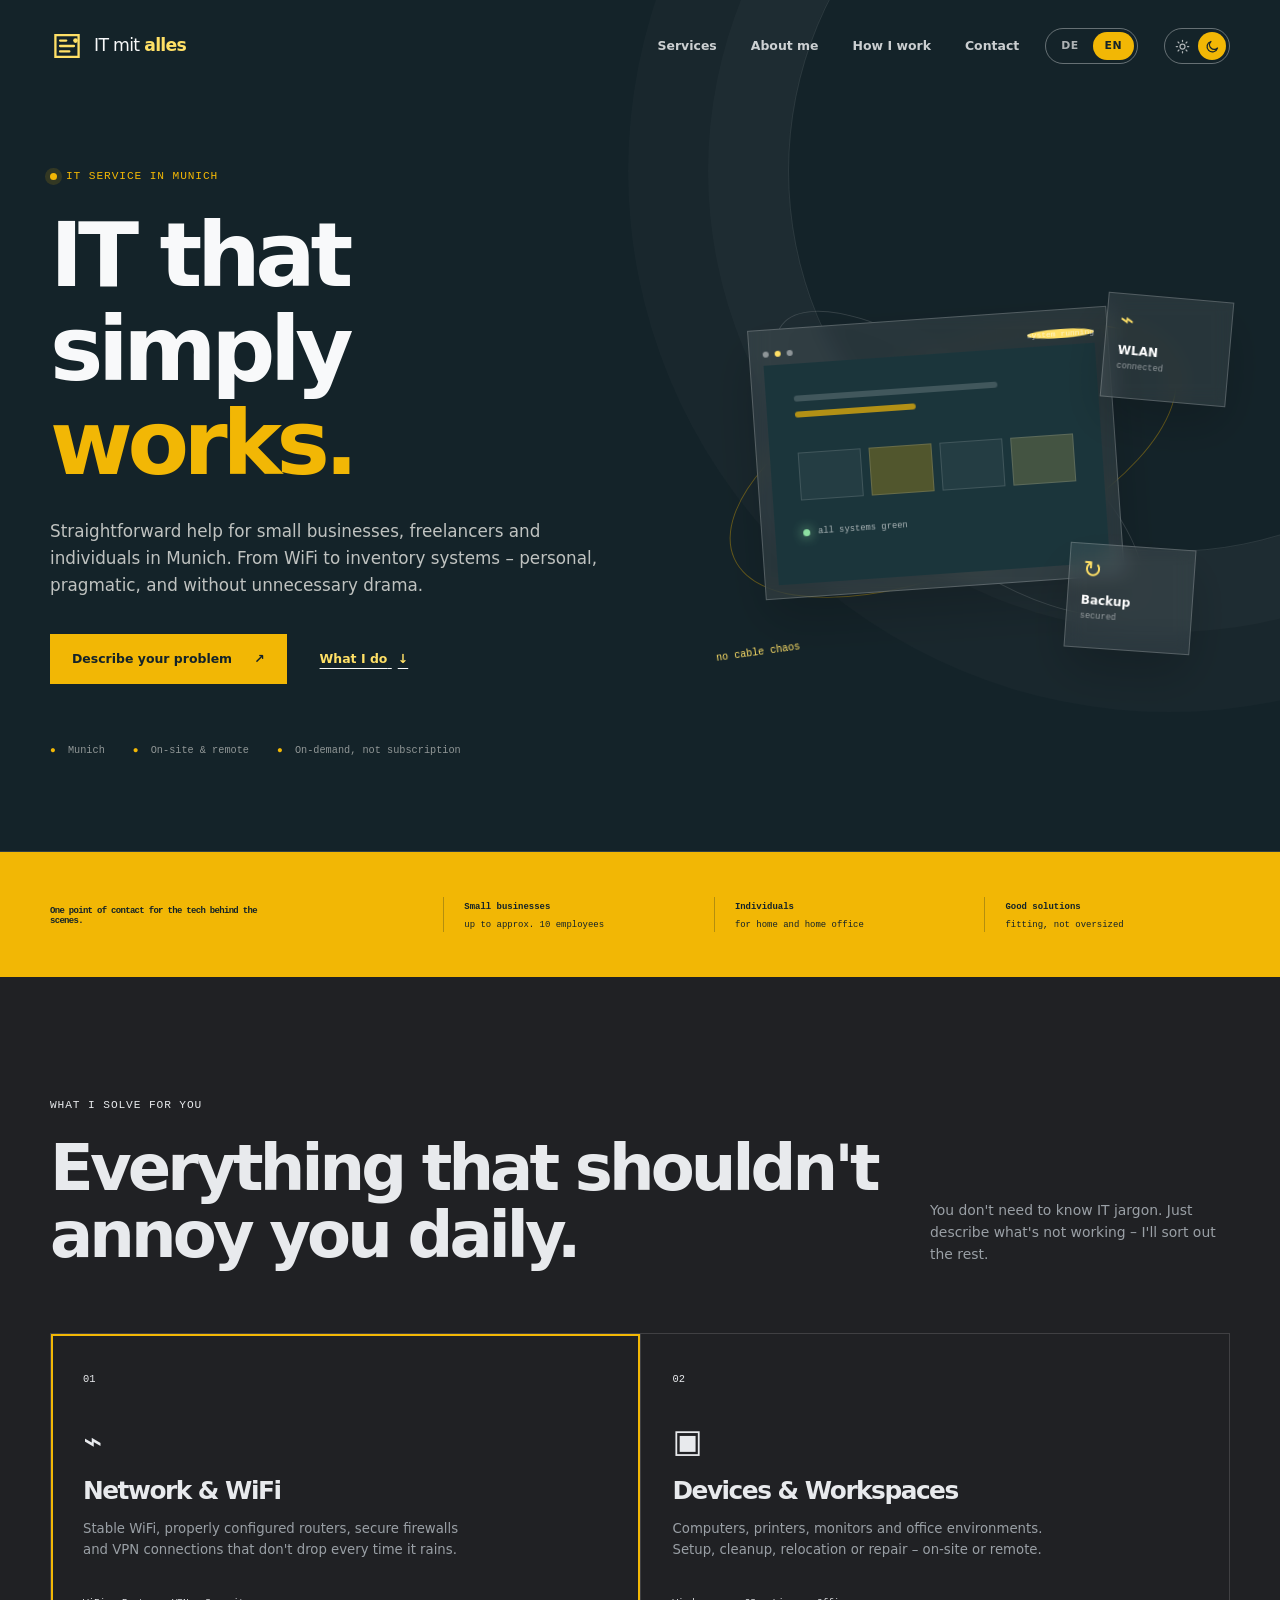
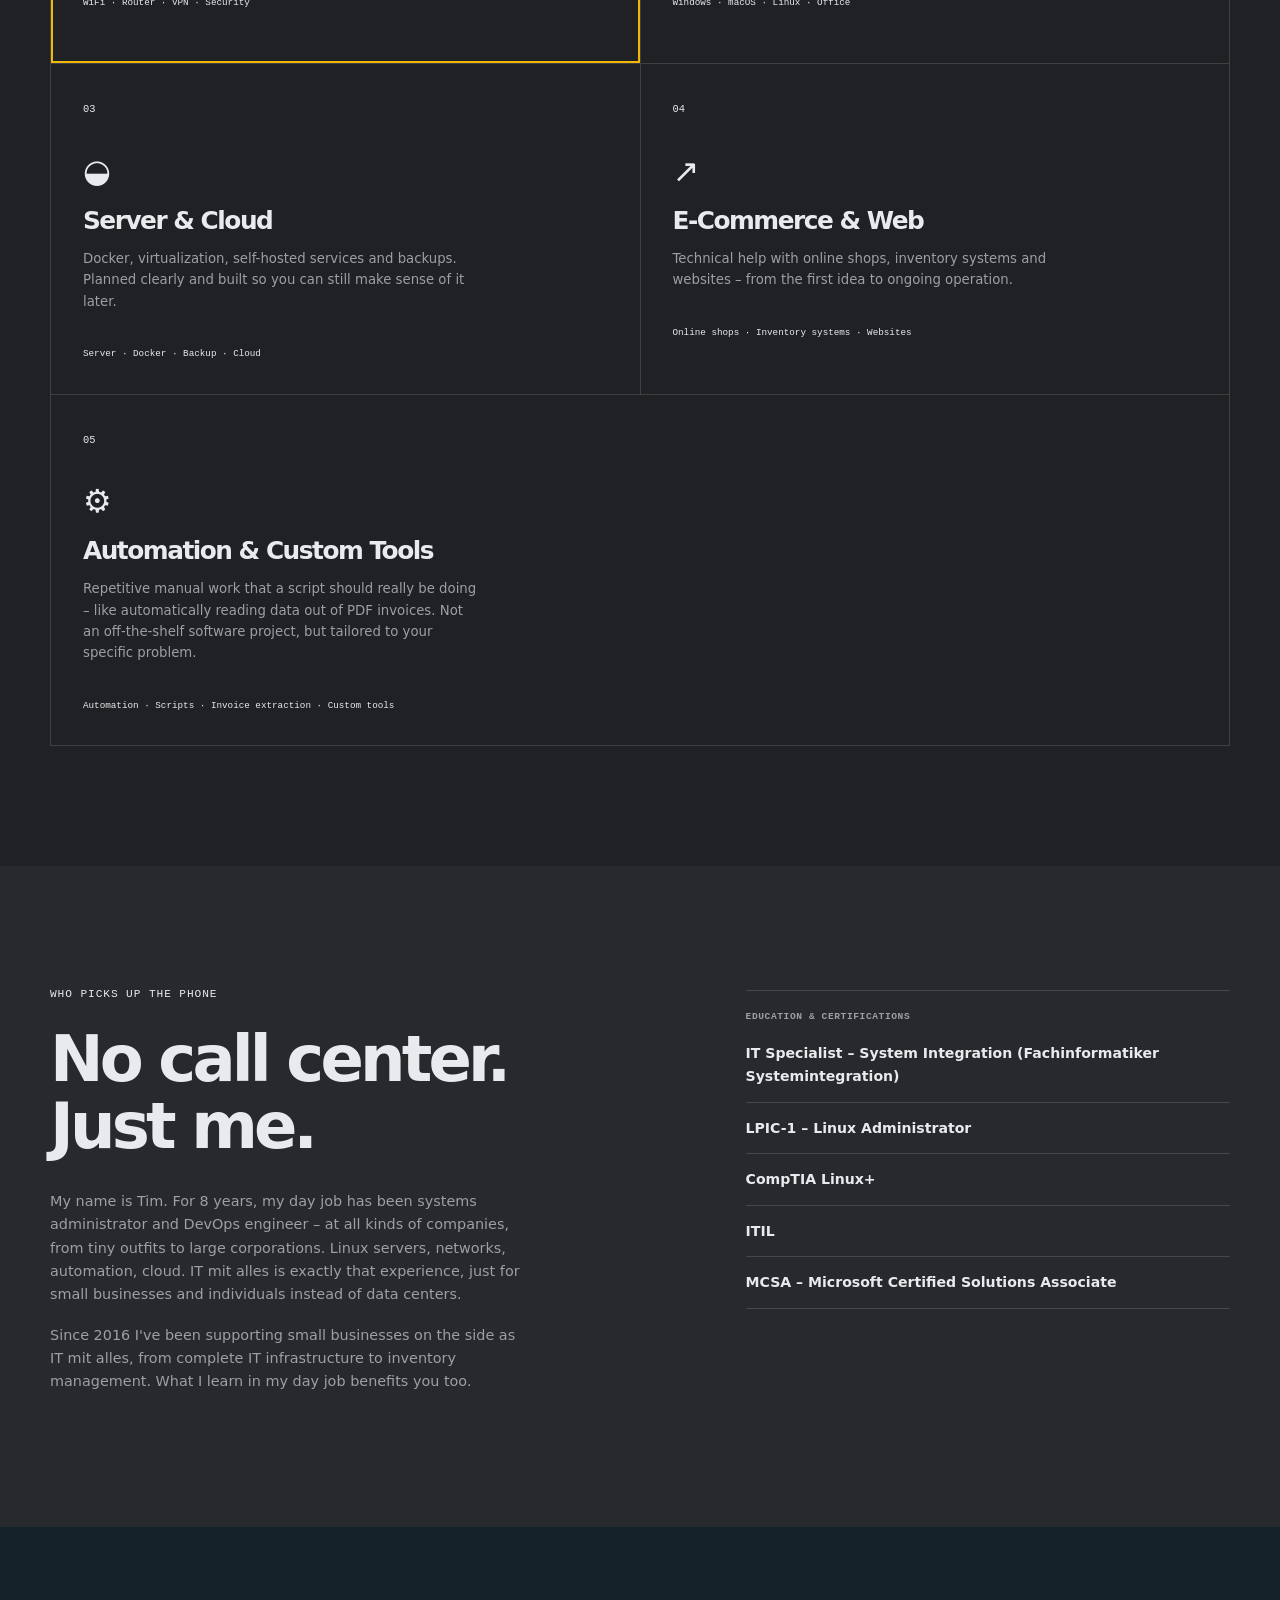
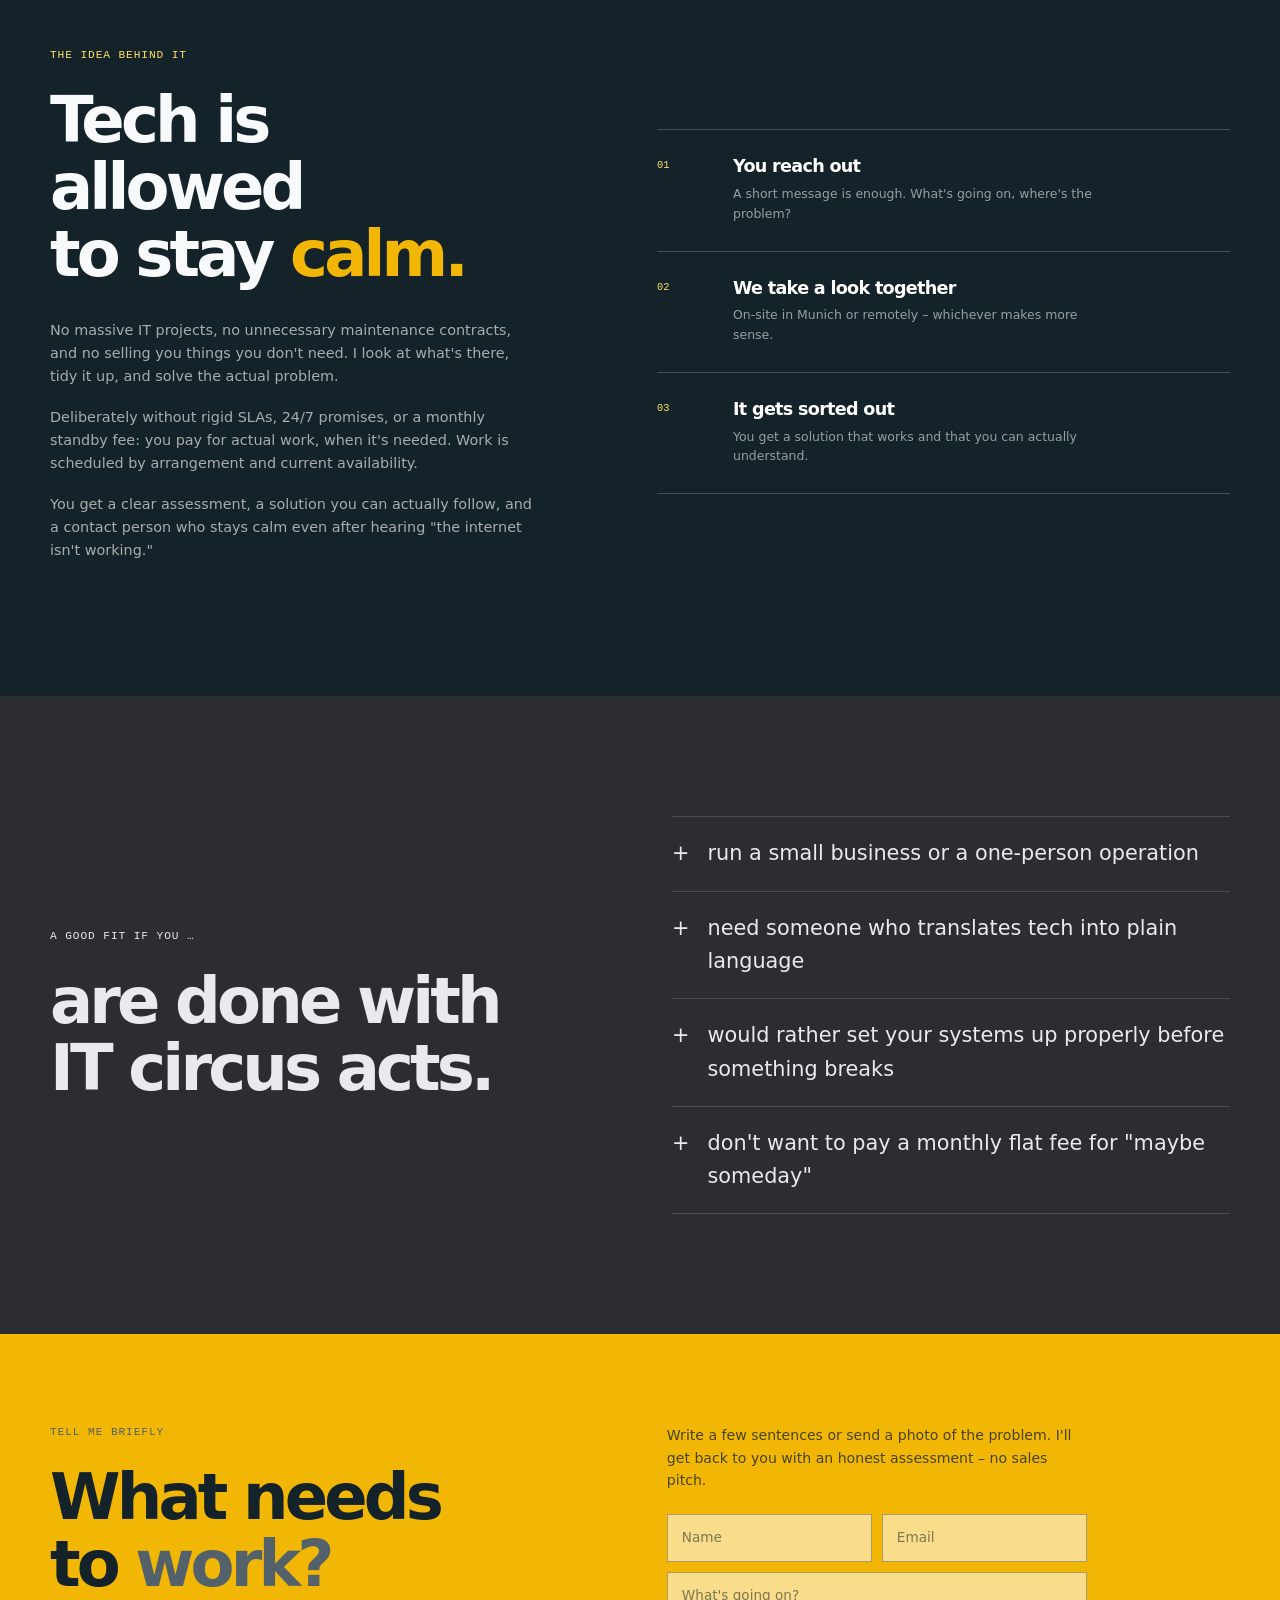
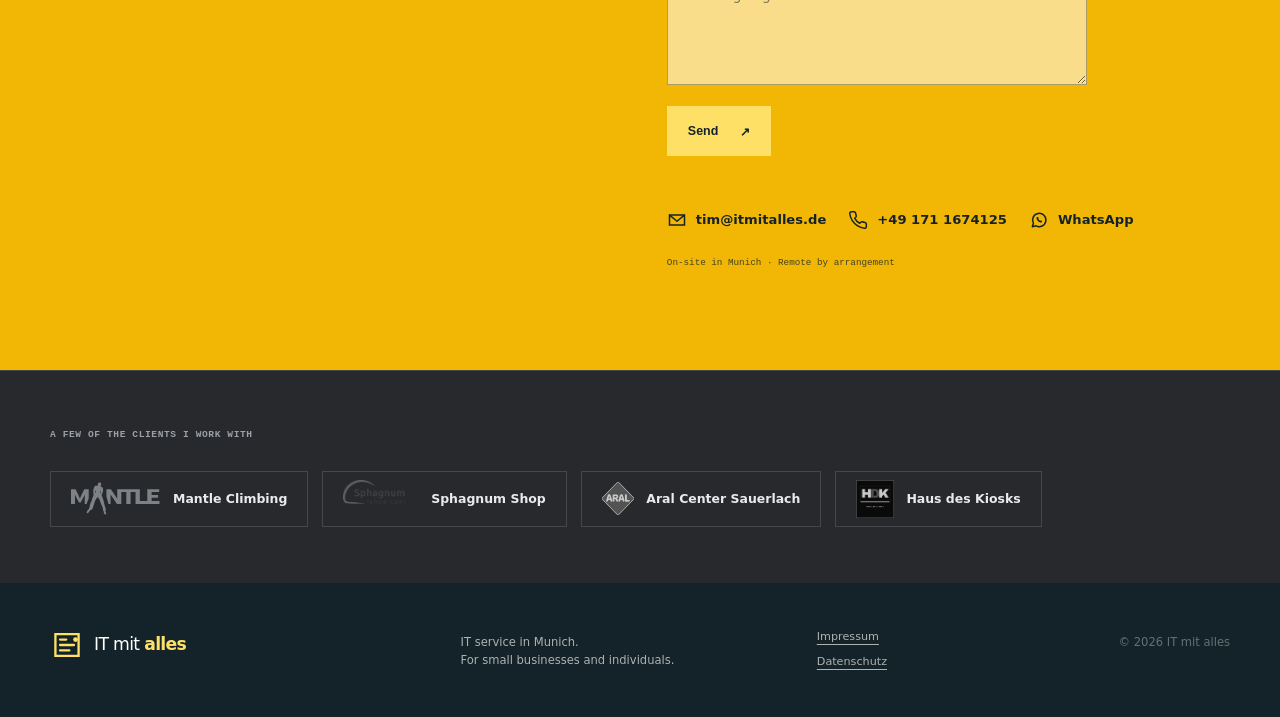
==== index.html @ 84cbd17d "Akzenttext auf hellem Grund schwarz statt gelb/gold, Dark Mode als fester Default Gold-Variante gefi" ====
<!doctype html>
<html lang="de">
  <head>
    <meta charset="utf-8">
    <meta name="viewport" content="width=device-width, initial-scale=1">
    <script>(function(){try{var s=localStorage.getItem('itmitalles-theme');var t=(s==='light'||s==='dark')?s:'dark';document.documentElement.setAttribute('data-theme',t);}catch(e){}})();</script>
    <meta name="description" content="IT mit alles: verständlicher IT-Service für kleine Firmen, Selbstständige und Privatpersonen in München.">
    <meta name="theme-color" content="#142329">
    <meta property="og:title" content="IT mit alles – IT-Service in München">
    <meta property="og:description" content="Netzwerk, Geräte, Server, Cloud und Web. Persönlich, verständlich und ohne unnötiges Abo.">
    <meta property="og:type" content="website">
    <meta property="og:url" content="https://itmitalles.de/">
    <title>IT mit alles – IT-Service in München</title>
    <link rel="stylesheet" href="styles.css">
    <link rel="icon" href="favicon.svg" type="image/svg+xml">
    <link rel="icon" href="favicon.ico" sizes="any">
    <link rel="apple-touch-icon" href="apple-touch-icon.png">
    <script type="application/ld+json" id="ld-json">
      {
        "@context": "https://schema.org",
        "@type": "ProfessionalService",
        "name": "IT mit alles",
        "url": "https://itmitalles.de/",
        "description": "IT-Service für kleine Firmen, Selbstständige und Privatpersonen in München.",
        "areaServed": ["München"],
        "serviceType": ["IT-Service", "Systemadministration", "Netzwerk und WLAN", "E-Commerce und Web", "Automatisierung und individuelle Tools"]
      }
    </script>
  </head>
  <body>
    <a class="skip-link" href="#inhalt"><span lang="de">Zum Inhalt springen</span><span lang="en">Skip to content</span></a>

    <header class="site-header">
      <div class="container nav-wrap">
        <a class="brand" href="/" data-label-de="IT mit alles Startseite" data-label-en="IT mit alles homepage" aria-label="IT mit alles Startseite">
          <span class="brand-mark" aria-hidden="true">
            <svg viewBox="0 0 44 44" role="img">
              <path d="M7 8h30v28H7z" fill="none" stroke="currentColor" stroke-width="3"/>
              <path d="M13 15h8M13 22h18M13 29h12" fill="none" stroke="currentColor" stroke-width="3" stroke-linecap="round"/>
              <circle cx="33" cy="15" r="3" fill="currentColor"/>
            </svg>
          </span>
          <span>IT mit <b>alles</b></span>
        </a>
        <div class="nav-actions">
          <nav id="main-nav" class="main-nav" data-label-de="Hauptnavigation" data-label-en="Main navigation" aria-label="Hauptnavigation">
            <a href="#leistungen"><span lang="de">Leistungen</span><span lang="en">Services</span></a>
            <a href="#ueber-mich"><span lang="de">Über mich</span><span lang="en">About me</span></a>
            <a href="#arbeitsweise"><span lang="de">Arbeitsweise</span><span lang="en">How I work</span></a>
            <a href="#kontakt"><span lang="de">Kontakt</span><span lang="en">Contact</span></a>
          </nav>
          <div class="lang-switch" role="group" aria-label="Sprache / Language">
            <button type="button" data-lang-switch="de" aria-pressed="true">DE</button>
            <button type="button" data-lang-switch="en" aria-pressed="false">EN</button>
          </div>
          <div class="theme-switch" role="group" aria-label="Darstellung / Theme">
            <button type="button" data-theme-switch="light" aria-pressed="false" data-label-de="Helles Design" data-label-en="Light theme" aria-label="Helles Design">
              <svg viewBox="0 0 24 24" fill="none" stroke="currentColor" stroke-width="2" stroke-linecap="round"><circle cx="12" cy="12" r="4"/><path d="M12 2v2M12 20v2M4.9 4.9l1.4 1.4M17.7 17.7l1.4 1.4M2 12h2M20 12h2M4.9 19.1l1.4-1.4M17.7 6.3l1.4-1.4"/></svg>
            </button>
            <button type="button" data-theme-switch="dark" aria-pressed="false" data-label-de="Dunkles Design" data-label-en="Dark theme" aria-label="Dunkles Design">
              <svg viewBox="0 0 24 24" fill="none" stroke="currentColor" stroke-width="2" stroke-linecap="round" stroke-linejoin="round"><path d="M20 14.5A8.5 8.5 0 1 1 9.5 4a7 7 0 0 0 10.5 10.5z"/></svg>
            </button>
          </div>
          <button class="menu-toggle" type="button" aria-expanded="false" aria-controls="main-nav"><span lang="de">Menü</span><span lang="en">Menu</span></button>
        </div>
      </div>
    </header>

    <main id="inhalt">
      <section class="hero">
        <div class="container hero-grid">
          <div class="hero-copy">
            <p class="eyebrow"><span class="eyebrow-dot"></span> <span lang="de">IT-Service in München</span><span lang="en">IT service in Munich</span></p>
            <h1><span lang="de">IT, die einfach <em>funktioniert.</em></span><span lang="en">IT that simply <em>works.</em></span></h1>
            <p class="hero-lead"><span lang="de">Verständliche Hilfe für kleine Firmen, Selbstständige und Privatpersonen in München. Von WLAN bis Warenwirtschaft – persönlich, pragmatisch und ohne unnötiges Theater.</span><span lang="en">Straightforward help for small businesses, freelancers and individuals in Munich. From WiFi to inventory systems – personal, pragmatic, and without unnecessary drama.</span></p>
            <div class="hero-actions">
              <a class="button button-primary" href="#kontakt"><span lang="de">Problem schildern</span><span lang="en">Describe your problem</span> <span aria-hidden="true">↗</span></a>
              <a class="text-link" href="#leistungen"><span lang="de">Was ich mache</span><span lang="en">What I do</span> <span aria-hidden="true">↓</span></a>
            </div>
            <div class="hero-notes" data-label-de="Arbeitsgebiet" data-label-en="Service area" aria-label="Arbeitsgebiet">
              <span><i>●</i> <span lang="de">München</span><span lang="en">Munich</span></span>
              <span><i>●</i> <span lang="de">Vor Ort &amp; remote</span><span lang="en">On-site &amp; remote</span></span>
              <span><i>●</i> <span lang="de">Auf Zuruf statt im Abo</span><span lang="en">On-demand, not subscription</span></span>
            </div>
          </div>
          <div class="hero-visual" data-label-de="Illustration eines aufgeräumten IT-Arbeitsplatzes" data-label-en="Illustration of a tidy IT workspace" aria-label="Illustration eines aufgeräumten IT-Arbeitsplatzes">
            <div class="orbit orbit-one"></div>
            <div class="orbit orbit-two"></div>
            <div class="visual-card visual-card-main">
              <div class="window-bar"><span></span><span></span><span></span><b><span lang="de">system läuft</span><span lang="en">system running</span></b></div>
              <div class="visual-screen">
                <div class="screen-line screen-line-long"></div>
                <div class="screen-line screen-line-short"></div>
                <div class="screen-grid"><span></span><span></span><span></span><span></span></div>
                <div class="screen-status"><i></i><span><span lang="de">alles im grünen Bereich</span><span lang="en">all systems green</span></span></div>
              </div>
            </div>
            <div class="visual-card visual-card-small card-wifi"><span class="card-icon">⌁</span><b>WLAN</b><small><span lang="de">verbunden</span><span lang="en">connected</span></small></div>
            <div class="visual-card visual-card-small card-backup"><span class="card-icon">↻</span><b>Backup</b><small><span lang="de">gesichert</span><span lang="en">secured</span></small></div>
            <div class="visual-label"><span lang="de">kein Kabelsalat</span><span lang="en">no cable chaos</span></div>
          </div>
        </div>
      </section>

      <section class="trust-strip" data-label-de="Kurzprofil" data-label-en="Quick profile" aria-label="Kurzprofil">
        <div class="container trust-grid">
          <p class="trust-intro"><span lang="de">Ein Ansprechpartner für die Technik im Hintergrund.</span><span lang="en">One point of contact for the tech behind the scenes.</span></p>
          <div><strong><span lang="de">Kleine Firmen</span><span lang="en">Small businesses</span></strong><span><span lang="de">bis ca. 10 Mitarbeitende</span><span lang="en">up to approx. 10 employees</span></span></div>
          <div><strong><span lang="de">Privatpersonen</span><span lang="en">Individuals</span></strong><span><span lang="de">für Zuhause und Homeoffice</span><span lang="en">for home and home office</span></span></div>
          <div><strong><span lang="de">Gute Lösungen</span><span lang="en">Good solutions</span></strong><span><span lang="de">passend statt überdimensioniert</span><span lang="en">fitting, not oversized</span></span></div>
        </div>
      </section>

      <section id="leistungen" class="section services-section">
        <div class="container">
          <div class="section-heading">
            <div>
              <p class="eyebrow"><span lang="de">Was ich für dich löse</span><span lang="en">What I solve for you</span></p>
              <h2><span lang="de">Alles, was im Alltag<br><em>nicht nerven soll.</em></span><span lang="en">Everything that shouldn't<br><em>annoy you daily.</em></span></h2>
            </div>
            <p><span lang="de">Du musst keine IT-Fachbegriffe kennen. Beschreib einfach, was nicht funktioniert – ich sortiere den Rest.</span><span lang="en">You don't need to know IT jargon. Just describe what's not working – I'll sort out the rest.</span></p>
          </div>
          <div class="service-grid">
            <article class="service-card service-card-featured">
              <span class="service-number">01</span>
              <div class="service-icon" aria-hidden="true">⌁</div>
              <h3><span lang="de">Netzwerk &amp; WLAN</span><span lang="en">Network &amp; WiFi</span></h3>
              <p><span lang="de">Stabiles WLAN, sauber eingerichtete Router, sichere Firewalls und VPN-Verbindungen, die nicht bei jedem Regen aussteigen.</span><span lang="en">Stable WiFi, properly configured routers, secure firewalls and VPN connections that don't drop every time it rains.</span></p>
              <span class="service-tags"><span lang="de">WLAN · Router · VPN · Sicherheit</span><span lang="en">WiFi · Router · VPN · Security</span></span>
            </article>
            <article class="service-card">
              <span class="service-number">02</span>
              <div class="service-icon" aria-hidden="true">▣</div>
              <h3><span lang="de">Geräte &amp; Arbeitsplätze</span><span lang="en">Devices &amp; Workspaces</span></h3>
              <p><span lang="de">Computer, Drucker, Monitore und Office-Umgebungen. Einrichtung, Aufräumen, Umzug oder Reparatur – vor Ort oder remote.</span><span lang="en">Computers, printers, monitors and office environments. Setup, cleanup, relocation or repair – on-site or remote.</span></p>
              <span class="service-tags">Windows · macOS · Linux · Office</span>
            </article>
            <article class="service-card">
              <span class="service-number">03</span>
              <div class="service-icon" aria-hidden="true">◒</div>
              <h3>Server &amp; Cloud</h3>
              <p><span lang="de">Docker, Virtualisierung, Self-Hosted-Dienste und Backups. Verständlich geplant und so gebaut, dass du später noch durchblickst.</span><span lang="en">Docker, virtualization, self-hosted services and backups. Planned clearly and built so you can still make sense of it later.</span></p>
              <span class="service-tags">Server · Docker · Backup · Cloud</span>
            </article>
            <article class="service-card">
              <span class="service-number">04</span>
              <div class="service-icon" aria-hidden="true">↗</div>
              <h3>E-Commerce &amp; Web</h3>
              <p><span lang="de">Technische Hilfe bei Webshops, Warenwirtschaft und Websites – von der ersten Idee bis zum laufenden Betrieb.</span><span lang="en">Technical help with online shops, inventory systems and websites – from the first idea to ongoing operation.</span></p>
              <span class="service-tags"><span lang="de">Webshops · WaWi · Websites</span><span lang="en">Online shops · Inventory systems · Websites</span></span>
            </article>
            <article class="service-card service-card-wide">
              <span class="service-number">05</span>
              <div class="service-icon" aria-hidden="true">⚙</div>
              <h3><span lang="de">Automatisierung &amp; individuelle Tools</span><span lang="en">Automation &amp; Custom Tools</span></h3>
              <p><span lang="de">Wiederkehrende Handarbeit, die eigentlich ein Skript erledigen sollte – zum Beispiel automatisches Auslesen von PDF-Rechnungen. Kein Standard-Software-Projekt, sondern maßgeschneidert auf dein konkretes Problem.</span><span lang="en">Repetitive manual work that a script should really be doing – like automatically reading data out of PDF invoices. Not an off-the-shelf software project, but tailored to your specific problem.</span></p>
              <span class="service-tags"><span lang="de">Automatisierung · Skripte · Rechnungsauslese · Individuelle Tools</span><span lang="en">Automation · Scripts · Invoice extraction · Custom tools</span></span>
            </article>
          </div>
        </div>
      </section>

      <section id="ueber-mich" class="section about-section">
        <div class="container about-grid">
          <div class="about-copy">
            <p class="eyebrow"><span lang="de">Wer hier ans Telefon geht</span><span lang="en">Who picks up the phone</span></p>
            <h2><span lang="de">Kein Callcenter.<br><em>Nur ich.</em></span><span lang="en">No call center.<br><em>Just me.</em></span></h2>
            <p><span lang="de">Mein Name ist Tim. Seit 8 Jahren arbeite ich hauptberuflich als Systemadministrator und DevOps Engineer – in unterschiedlichsten Unternehmen, von der Klitsche bis zum Konzern. Linux-Server, Netzwerke, Automatisierung, Cloud. IT mit alles ist genau diese Erfahrung, nur für kleine Firmen und Privatpersonen statt für Rechenzentren.</span><span lang="en">My name is Tim. For 8 years, my day job has been systems administrator and DevOps engineer – at all kinds of companies, from tiny outfits to large corporations. Linux servers, networks, automation, cloud. IT mit alles is exactly that experience, just for small businesses and individuals instead of data centers.</span></p>
            <p><span lang="de">Seit 2016 betreue ich nebenbei als IT mit alles kleine Unternehmen, von der kompletten IT-Infrastruktur bis zur Warenwirtschaft. Was ich im Tagesgeschäft lerne, kommt auch bei dir an.</span><span lang="en">Since 2016 I've been supporting small businesses on the side as IT mit alles, from complete IT infrastructure to inventory management. What I learn in my day job benefits you too.</span></p>
          </div>
          <div class="about-creds" data-label-de="Ausbildung und Zertifikate" data-label-en="Education and certifications" aria-label="Ausbildung und Zertifikate">
            <p class="creds-intro"><span lang="de">Ausbildung &amp; Zertifikate</span><span lang="en">Education &amp; Certifications</span></p>
            <ul class="creds-list">
              <li><span lang="de">Fachinformatiker Systemintegration</span><span lang="en">IT Specialist – System Integration (Fachinformatiker Systemintegration)</span></li>
              <li>LPIC-1 – Linux Administrator</li>
              <li>CompTIA Linux+</li>
              <li>ITIL</li>
              <li>MCSA – Microsoft Certified Solutions Associate</li>
            </ul>
          </div>
        </div>
      </section>

      <section id="arbeitsweise" class="section approach-section">
        <div class="container approach-grid">
          <div class="approach-copy">
            <p class="eyebrow eyebrow-light"><span lang="de">Die Idee dahinter</span><span lang="en">The idea behind it</span></p>
            <h2><span lang="de">Technik darf<br><em>unaufgeregt</em> sein.</span><span lang="en">Tech is allowed<br>to stay <em>calm.</em></span></h2>
            <p><span lang="de">Keine riesigen IT-Projekte, keine unnötigen Wartungsverträge und kein Verkauf von Dingen, die du nicht brauchst. Ich schaue mir an, was da ist, räume auf und löse das konkrete Problem.</span><span lang="en">No massive IT projects, no unnecessary maintenance contracts, and no selling you things you don't need. I look at what's there, tidy it up, and solve the actual problem.</span></p>
            <p><span lang="de">Bewusst ohne starre SLAs, 24/7-Versprechen oder monatliche Bereitschaftspauschale: Du zahlst für konkrete Arbeit, wenn sie gebraucht wird. Die Bearbeitung erfolgt nach Absprache und aktueller Verfügbarkeit.</span><span lang="en">Deliberately without rigid SLAs, 24/7 promises, or a monthly standby fee: you pay for actual work, when it's needed. Work is scheduled by arrangement and current availability.</span></p>
            <p><span lang="de">Du bekommst eine klare Einschätzung, eine nachvollziehbare Lösung und einen Ansprechpartner, der auch nach dem Satz „Das Internet geht nicht“ noch ruhig bleibt.</span><span lang="en">You get a clear assessment, a solution you can actually follow, and a contact person who stays calm even after hearing "the internet isn't working."</span></p>
          </div>
          <div class="steps" data-label-de="Ablauf" data-label-en="Process" aria-label="Ablauf">
            <div class="step"><span>01</span><div><h3><span lang="de">Du meldest dich</span><span lang="en">You reach out</span></h3><p><span lang="de">Kurze Nachricht genügt. Was ist los, wo drückt der Schuh?</span><span lang="en">A short message is enough. What's going on, where's the problem?</span></p></div></div>
            <div class="step"><span>02</span><div><h3><span lang="de">Wir schauen gemeinsam</span><span lang="en">We take a look together</span></h3><p><span lang="de">Vor Ort in München oder per Fernzugriff – je nachdem, was sinnvoll ist.</span><span lang="en">On-site in Munich or remotely – whichever makes more sense.</span></p></div></div>
            <div class="step"><span>03</span><div><h3><span lang="de">Es wird ordentlich</span><span lang="en">It gets sorted out</span></h3><p><span lang="de">Du bekommst eine Lösung, die funktioniert und die du verstehen kannst.</span><span lang="en">You get a solution that works and that you can actually understand.</span></p></div></div>
          </div>
        </div>
      </section>

      <section class="section fit-section">
        <div class="container fit-grid">
          <div>
            <p class="eyebrow"><span lang="de">Passt gut, wenn du …</span><span lang="en">A good fit if you …</span></p>
            <h2><span lang="de">keine Lust auf<br><em>IT-Zirkus</em> hast.</span><span lang="en">are done with<br><em>IT circus acts.</em></span></h2>
          </div>
          <div class="fit-list">
            <p><span>+</span> <span lang="de">eine kleine Firma oder ein Ein-Personen-Business führst</span><span lang="en">run a small business or a one-person operation</span></p>
            <p><span>+</span> <span lang="de">jemanden brauchst, der Technik in normale Sprache übersetzt</span><span lang="en">need someone who translates tech into plain language</span></p>
            <p><span>+</span> <span lang="de">deine Systeme lieber vernünftig einrichtest, bevor es brennt</span><span lang="en">would rather set your systems up properly before something breaks</span></p>
            <p><span>+</span> <span lang="de">keine monatliche Pauschale für „vielleicht irgendwann“ möchtest</span><span lang="en">don't want to pay a monthly flat fee for "maybe someday"</span></p>
          </div>
        </div>
      </section>

      <section id="kontakt" class="contact-section">
        <div class="container contact-box">
          <div>
            <p class="eyebrow eyebrow-light"><span lang="de">Erzähl kurz</span><span lang="en">Tell me briefly</span></p>
            <h2><span lang="de">Was soll<br><em>funktionieren?</em></span><span lang="en">What needs<br>to <em>work?</em></span></h2>
          </div>
          <div class="contact-copy">
            <p><span lang="de">Schreib ein paar Sätze oder schick ein Foto vom Problem. Ich melde mich mit einer ehrlichen Einschätzung – ohne Verkaufsshow.</span><span lang="en">Write a few sentences or send a photo of the problem. I'll get back to you with an honest assessment – no sales pitch.</span></p>

            <!-- Web3Forms: kostenloser Formular-Endpunkt für statische Seiten, kein eigener Server nötig. Access-Key auf https://web3forms.com/ anfordern (kommt per Mail an tim@itmitalles.de) und unten eintragen. -->
            <form class="contact-form" id="contact-form" action="https://api.web3forms.com/submit" method="POST" novalidate>
              <input type="hidden" name="access_key" value="YOUR_WEB3FORMS_ACCESS_KEY">
              <input type="hidden" name="subject" value="Neue Anfrage über itmitalles.de">
              <input type="hidden" name="from_name" value="Kontaktformular itmitalles.de">
              <input type="checkbox" name="botcheck" class="contact-form-honeypot" tabindex="-1" autocomplete="off">
              <div class="contact-form-row">
                <label class="sr-only" for="contact-name"><span lang="de">Name</span><span lang="en">Name</span></label>
                <input type="text" id="contact-name" name="name" required data-placeholder-de="Name" data-placeholder-en="Name" placeholder="Name">
                <label class="sr-only" for="contact-reply-to"><span lang="de">E-Mail</span><span lang="en">Email</span></label>
                <input type="email" id="contact-reply-to" name="email" required data-placeholder-de="E-Mail" data-placeholder-en="Email" placeholder="E-Mail">
              </div>
              <label class="sr-only" for="contact-message"><span lang="de">Nachricht</span><span lang="en">Message</span></label>
              <textarea id="contact-message" name="message" rows="4" required data-placeholder-de="Was ist los?" data-placeholder-en="What's going on?" placeholder="Was ist los?"></textarea>
              <button type="submit" class="button button-light"><span lang="de">Absenden</span><span lang="en">Send</span> <span aria-hidden="true">↗</span></button>
              <p class="contact-form-status" id="contact-form-status" role="status" aria-live="polite"></p>
            </form>

            <div class="contact-links">
              <a class="contact-link" id="contact-email" href="mailto:tim@itmitalles.de?subject=IT-Anfrage" data-subject-de="IT-Anfrage" data-subject-en="IT inquiry">
                <span class="contact-link-icon" aria-hidden="true">
                  <svg viewBox="0 0 24 24"><path d="M3 6h18v12H3z" fill="none" stroke="currentColor" stroke-width="1.8"/><path d="M3.5 6.5l8.5 7 8.5-7" fill="none" stroke="currentColor" stroke-width="1.8" stroke-linecap="round" stroke-linejoin="round"/></svg>
                </span>
                <span>tim@itmitalles.de</span>
              </a>
              <a class="contact-link" href="tel:+491711674125">
                <span class="contact-link-icon" aria-hidden="true">
                  <svg viewBox="0 0 24 24"><path d="M22 16.92v3a2 2 0 0 1-2.18 2 19.79 19.79 0 0 1-8.63-3.07 19.5 19.5 0 0 1-6-6 19.79 19.79 0 0 1-3.07-8.67A2 2 0 0 1 4.11 2h3a2 2 0 0 1 2 1.72c.13.96.36 1.9.7 2.81a2 2 0 0 1-.45 2.11L8.09 9.91a16 16 0 0 0 6 6l1.27-1.27a2 2 0 0 1 2.11-.45c.91.34 1.85.57 2.81.7A2 2 0 0 1 22 16.92z" fill="none" stroke="currentColor" stroke-width="1.8" stroke-linecap="round" stroke-linejoin="round"/></svg>
                </span>
                <span>+49 171 1674125</span>
              </a>
              <a class="contact-link" href="https://wa.me/491711674125" target="_blank" rel="noopener">
                <span class="contact-link-icon" aria-hidden="true">
                  <svg viewBox="0 0 24 24"><path d="M4 20l1.3-4.1A8 8 0 1 1 8.4 19z" fill="none" stroke="currentColor" stroke-width="1.8" stroke-linejoin="round"/><path d="M9 9.3c0 3 2.7 5.7 5.7 5.7.5 0 1-.6.9-1.1l-.2-.9c-.1-.4-.5-.6-.9-.5l-1 .3a4.6 4.6 0 0 1-2.3-2.3l.3-1c.1-.4-.1-.8-.5-.9l-.9-.2c-.5-.1-1.1.4-1.1.9z" fill="currentColor" stroke="none"/></svg>
                </span>
                <span>WhatsApp</span>
              </a>
            </div>

            <p class="contact-note"><span lang="de">Vor Ort in München · Remote nach Absprache</span><span lang="en">On-site in Munich · Remote by arrangement</span></p>
          </div>
        </div>
      </section>

      <section class="clients-section" aria-label="Kundenauszug">
        <div class="container clients-wrap">
          <p class="clients-label"><span lang="de">Ein Auszug aus meinem Kundenkreis</span><span lang="en">A few of the clients I work with</span></p>
          <ul class="clients-logos">
            <li><a href="https://www.mantle-climbing.de/" target="_blank" rel="noopener"><span class="logo-mask logo-mask-mantle" aria-hidden="true"></span><span>Mantle Climbing</span></a></li>
            <li><a href="https://www.sphagnum-shop.com/" target="_blank" rel="noopener"><img src="assets/logos/sphagnum.png" alt="" loading="lazy"><span>Sphagnum Shop</span></a></li>
            <li><a href="https://tankstelle.aral.de/tankstelle/19014000" target="_blank" rel="noopener"><img src="assets/logos/aral.svg" alt="" loading="lazy"><span>Aral Center Sauerlach</span></a></li>
            <li><a href="https://www.haus-des-kiosks.de/" target="_blank" rel="noopener"><img src="assets/logos/haus-des-kiosks.png" alt="" loading="lazy"><span>Haus des Kiosks</span></a></li>
          </ul>
        </div>
      </section>
    </main>

    <footer class="site-footer">
      <div class="container footer-grid">
        <div class="brand footer-brand"><span class="brand-mark" aria-hidden="true"><svg viewBox="0 0 44 44"><path d="M7 8h30v28H7z" fill="none" stroke="currentColor" stroke-width="3"/><path d="M13 15h8M13 22h18M13 29h12" fill="none" stroke="currentColor" stroke-width="3" stroke-linecap="round"/><circle cx="33" cy="15" r="3" fill="currentColor"/></svg></span><span>IT mit <b>alles</b></span></div>
        <p><span lang="de">IT-Service in München.<br>Für kleine Firmen und Privatpersonen.</span><span lang="en">IT service in Munich.<br>For small businesses and individuals.</span></p>
        <div class="footer-links"><a href="impressum.html">Impressum</a><a href="datenschutz.html">Datenschutz</a></div>
        <p class="footer-copy">© <span id="year">2026</span> IT mit alles</p>
      </div>
    </footer>
    <script src="script.js"></script>
  </body>
</html>
---- styles.css ----
:root {
  color-scheme: light;
  --ink: #142329;
  --ink-soft: #53626a;
  --paper: #e4e7e8;
  --paper-dark: #d3d7d9;
  --orange: #f2b705;
  --orange-soft: #ffe066;
  --white: #f8f9fa;
  --gray-light: #dde0e2;
  --line: rgba(20, 35, 41, .16);
  --night: #142329;
  --night-soft: #53626a;
  --max: 1180px;
}

:root[data-theme="dark"] {
  color-scheme: dark;
  --ink: #e8eaed;
  --ink-soft: #9aa0a6;
  --paper: #202124;
  --paper-dark: #2c2d30;
  --gray-light: #28292c;
  --line: rgba(255, 255, 255, .14);
}

body, .hero, .trust-strip, .clients-section, .about-section, .approach-section, .fit-section, .contact-section, .site-footer, .service-card, .contact-form input, .contact-form textarea {
  transition: background-color .25s ease, color .25s ease, border-color .25s ease;
}

* { box-sizing: border-box; }
html { scroll-behavior: smooth; }
body { margin: 0; color: var(--ink); background: var(--paper); font-family: Inter, ui-sans-serif, system-ui, -apple-system, BlinkMacSystemFont, "Segoe UI", sans-serif; line-height: 1.6; }
a { color: inherit; }
.container { width: min(calc(100% - 48px), var(--max)); margin: 0 auto; }
.skip-link { position: absolute; left: 16px; top: -60px; z-index: 20; padding: 10px 14px; background: var(--orange); color: var(--night); }
.skip-link:focus { top: 16px; }

html[lang="de"] [lang="en"] { display: none; }
html[lang="en"] [lang="de"] { display: none; }

.site-header { position: absolute; inset: 0 0 auto; z-index: 10; color: var(--white); }
.nav-wrap { min-height: 92px; display: flex; align-items: center; justify-content: space-between; }
.brand { display: inline-flex; align-items: center; gap: 10px; text-decoration: none; font-size: 1.08rem; letter-spacing: -.04em; }
.brand b { color: var(--orange-soft); font-weight: 800; }
.brand-mark { display: inline-grid; place-items: center; width: 34px; height: 34px; color: var(--orange-soft); }
.brand-mark svg { width: 100%; height: 100%; }
.nav-actions { display: flex; align-items: center; gap: 26px; }
.main-nav { display: flex; align-items: center; gap: 34px; font-size: .78rem; font-weight: 700; }
.main-nav a { opacity: .8; text-decoration: none; transition: opacity .2s ease, color .2s ease; }
.main-nav a:hover, .main-nav a:focus-visible { opacity: 1; color: var(--orange-soft); }
.menu-toggle { display: none; }

.lang-switch { display: inline-flex; align-items: center; gap: 2px; padding: 3px; border: 1px solid rgba(255,255,255,.35); border-radius: 999px; }
.lang-switch button { padding: 5px 12px; border: 0; border-radius: 999px; background: transparent; color: rgba(255,255,255,.65); font: inherit; font-size: .68rem; font-weight: 800; letter-spacing: .04em; cursor: pointer; transition: background .2s ease, color .2s ease; }
.lang-switch button:hover { color: var(--white); }
.lang-switch button[aria-pressed="true"] { background: var(--orange); color: var(--night); }
.lang-switch button[aria-pressed="true"]:hover { color: var(--night); }

.theme-switch { display: inline-flex; align-items: center; gap: 2px; padding: 3px; border: 1px solid rgba(255,255,255,.35); border-radius: 999px; }
.theme-switch button { display: grid; place-items: center; width: 28px; height: 28px; border: 0; border-radius: 999px; background: transparent; color: rgba(255,255,255,.65); cursor: pointer; transition: background .2s ease, color .2s ease; }
.theme-switch button svg { width: 15px; height: 15px; }
.theme-switch button:hover { color: var(--white); }
.theme-switch button[aria-pressed="true"] { background: var(--orange); color: var(--night); }
.theme-switch button[aria-pressed="true"]:hover { color: var(--night); }

.hero { position: relative; overflow: hidden; min-height: 720px; padding: 168px 0 94px; color: var(--white); background: var(--night); }
.hero::before { content: ''; position: absolute; width: 760px; height: 760px; right: -270px; top: -210px; border: 1px solid rgba(255,255,255,.1); border-radius: 50%; box-shadow: 0 0 0 80px rgba(255,255,255,.025), 0 0 0 160px rgba(255,255,255,.02); }
.hero::after { content: ''; position: absolute; inset: auto 0 0; height: 1px; background: rgba(255,255,255,.12); }
.hero-grid { position: relative; z-index: 1; display: grid; grid-template-columns: 1fr .9fr; gap: 68px; align-items: center; }
.hero-copy { max-width: 650px; }
.eyebrow { display: flex; align-items: center; gap: 9px; margin: 0 0 22px; color: var(--ink); font-family: 'DM Mono', monospace; font-size: .7rem; font-weight: 500; letter-spacing: .08em; text-transform: uppercase; }
.hero .eyebrow { color: var(--orange); }
.eyebrow-dot { width: 7px; height: 7px; border-radius: 50%; background: var(--orange); box-shadow: 0 0 0 5px rgba(242,183,5,.14); }
.eyebrow-light { color: var(--orange-soft); }
h1, h2, h3, p { margin-top: 0; }
h1, h2, h3 { line-height: 1.05; letter-spacing: -.06em; }
h1 { max-width: 700px; margin-bottom: 28px; font-size: clamp(3.5rem, 7vw, 6.7rem); font-weight: 700; }
h1 em, h2 em { color: var(--ink); font-style: normal; }
.hero h1 em, .approach-section h2 em { color: var(--orange); }
.hero-lead { max-width: 570px; color: rgba(255,253,248,.73); font-size: 1.05rem; }
.hero-actions { display: flex; align-items: center; gap: 27px; margin: 35px 0 58px; }
.button { display: inline-flex; align-items: center; gap: 22px; min-height: 50px; padding: 0 21px; border: 1px solid transparent; text-decoration: none; font-size: .78rem; font-weight: 800; transition: transform .2s ease, background .2s ease, border-color .2s ease; }
.button:hover, .button:focus-visible { transform: translateY(-2px); }
.button-primary { background: var(--orange); color: var(--night); }
.button-primary:hover, .button-primary:focus-visible { background: #ffc300; }
.button-light { background: var(--orange-soft); color: var(--night); }
.button-light:hover, .button-light:focus-visible { background: white; }
.text-link { color: var(--white); font-size: .78rem; font-weight: 700; text-underline-offset: 5px; }
.text-link span { margin-left: 6px; color: var(--orange-soft); }
.hero-notes { display: flex; flex-wrap: wrap; gap: 18px 28px; color: rgba(255,253,248,.53); font-family: 'DM Mono', monospace; font-size: .64rem; }
.hero-notes i { margin-right: 6px; color: var(--orange); font-style: normal; font-size: .6rem; }

.hero-visual { position: relative; min-height: 440px; }
.orbit { position: absolute; border: 1px solid rgba(242,183,5,.36); border-radius: 50%; transform: rotate(-24deg); }
.orbit-one { width: 480px; height: 210px; left: 10px; top: 113px; }
.orbit-two { width: 450px; height: 160px; left: 31px; top: 140px; border-color: rgba(255,255,255,.14); transform: rotate(38deg); }
.visual-card { position: absolute; border: 1px solid rgba(255,255,255,.2); background: rgba(255,255,255,.08); box-shadow: 0 22px 50px rgba(0,0,0,.18); backdrop-filter: blur(10px); }
.visual-card-main { width: min(100%, 360px); height: 270px; left: 53px; top: 75px; padding: 13px; transform: rotate(-4deg); }
.window-bar { display: flex; align-items: center; gap: 6px; height: 22px; color: rgba(255,255,255,.65); font-family: 'DM Mono', monospace; font-size: .5rem; }
.window-bar span { width: 6px; height: 6px; border-radius: 50%; background: rgba(255,255,255,.45); }
.window-bar span:nth-child(2) { background: var(--orange-soft); }
.window-bar b { margin-left: auto; font-weight: 400; }
.visual-screen { height: calc(100% - 22px); padding: 32px 28px; background: #1b353b; }
.screen-line { height: 6px; border-radius: 10px; background: rgba(255,255,255,.17); }
.screen-line-long { width: 74%; }.screen-line-short { width: 44%; margin-top: 10px; background: rgba(242,183,5,.7); }
.screen-grid { display: grid; grid-template-columns: repeat(4, 1fr); gap: 8px; margin-top: 35px; }
.screen-grid span { height: 48px; border: 1px solid rgba(255,255,255,.13); background: rgba(255,255,255,.04); }
.screen-grid span:nth-child(2) { background: rgba(242,183,5,.25); }.screen-grid span:nth-child(4) { background: rgba(255,224,102,.18); }
.screen-status { display: flex; align-items: center; gap: 8px; margin-top: 25px; color: rgba(255,255,255,.63); font-family: 'DM Mono', monospace; font-size: .55rem; }
.screen-status i { width: 7px; height: 7px; border-radius: 50%; background: #8de0a2; box-shadow: 0 0 12px #8de0a2; }
.visual-card-small { display: flex; flex-direction: column; width: 126px; min-height: 105px; padding: 13px; color: white; font-size: .75rem; }
.visual-card-small .card-icon { color: var(--orange-soft); font-size: 1.45rem; line-height: 1; }
.visual-card-small b { margin-top: 11px; font-weight: 700; }.visual-card-small small { color: rgba(255,255,255,.5); font-family: 'DM Mono', monospace; font-size: .54rem; }
.card-wifi { right: 0; top: 54px; transform: rotate(5deg); }.card-backup { right: 37px; bottom: 32px; transform: rotate(4deg); }
.visual-label { position: absolute; left: 13px; bottom: 22px; color: var(--orange-soft); font-family: 'DM Mono', monospace; font-size: .63rem; transform: rotate(-8deg); }

.trust-strip { background: var(--orange); color: var(--night); }
.trust-grid { display: grid; grid-template-columns: 1.5fr repeat(3, 1fr); gap: 25px; align-items: center; min-height: 125px; }
.trust-grid p { margin: 0; }.trust-intro { max-width: 220px; font-size: 1.05rem; font-weight: 800; line-height: 1.15; letter-spacing: -.04em; }
.trust-grid div { padding-left: 20px; border-left: 1px solid rgba(20,35,41,.28); }.trust-grid strong, .trust-grid span { display: block; }.trust-grid strong { font-size: .8rem; }.trust-grid span { margin-top: 3px; font-family: 'DM Mono', monospace; font-size: .56rem; }

.clients-section { padding: 56px 0; background: var(--gray-light); border-top: 1px solid var(--line); }
.clients-wrap { display: flex; flex-wrap: wrap; align-items: center; gap: 28px 40px; }
.clients-label { margin: 0; color: var(--ink-soft); font-family: 'DM Mono', monospace; font-size: .6rem; font-weight: 700; letter-spacing: .06em; text-transform: uppercase; white-space: nowrap; }
.clients-logos { display: flex; flex-wrap: wrap; align-items: center; gap: 14px; margin: 0; padding: 0; list-style: none; }
.clients-logos a { display: flex; align-items: center; gap: 12px; height: 56px; padding: 8px 20px; border: 1px solid var(--line); text-decoration: none; color: var(--ink); transition: border-color .2s ease; }
.clients-logos a:hover, .clients-logos a:focus-visible { border-color: var(--ink); }
.clients-logos img { max-width: 90px; max-height: 100%; width: auto; height: auto; object-fit: contain; filter: grayscale(1); opacity: .75; transition: filter .2s ease, opacity .2s ease; }
.clients-logos a:hover img, .clients-logos a:focus-visible img { filter: grayscale(0); opacity: 1; }
.clients-logos span { font-size: .78rem; font-weight: 600; white-space: nowrap; }
.logo-mask { display: inline-block; width: 90px; height: 34px; background-color: var(--ink-soft); opacity: .75; -webkit-mask-repeat: no-repeat; mask-repeat: no-repeat; -webkit-mask-position: left center; mask-position: left center; -webkit-mask-size: contain; mask-size: contain; transition: background-color .2s ease, opacity .2s ease; }
.logo-mask-mantle { -webkit-mask-image: url(assets/logos/mantle.svg); mask-image: url(assets/logos/mantle.svg); }
.clients-logos a:hover .logo-mask, .clients-logos a:focus-visible .logo-mask { background-color: var(--orange); opacity: 1; }

.section { padding: 120px 0; }.section-heading { display: flex; justify-content: space-between; gap: 50px; align-items: flex-end; margin-bottom: 64px; }.section-heading > p { max-width: 300px; margin-bottom: 4px; color: var(--ink-soft); font-size: .87rem; }.section-heading .eyebrow { margin-bottom: 20px; }
h2 { margin-bottom: 0; font-size: clamp(2.8rem, 5vw, 4.9rem); font-weight: 700; }.service-grid { display: grid; grid-template-columns: repeat(2, 1fr); border-top: 1px solid var(--line); border-left: 1px solid var(--line); }
.service-card { position: relative; min-height: 330px; padding: 30px 32px; border-right: 1px solid var(--line); border-bottom: 1px solid var(--line); }.service-card-featured { box-shadow: inset 0 0 0 2px var(--orange); }.service-card-wide { grid-column: 1 / -1; min-height: auto; }.service-card-wide p { max-width: 620px; }.service-number { color: var(--ink); font-family: 'DM Mono', monospace; font-size: .65rem; }.service-icon { margin: 35px 0 21px; color: var(--ink); font-size: 2rem; line-height: 1; }.service-card h3 { margin-bottom: 14px; font-size: 1.55rem; }.service-card p { max-width: 400px; color: var(--ink-soft); font-size: .83rem; }.service-tags { display: inline-block; margin-top: 22px; color: var(--ink); font-family: 'DM Mono', monospace; font-size: .58rem; }

.about-section { background: var(--gray-light); }.about-grid { display: grid; grid-template-columns: 1fr .8fr; gap: 90px; align-items: start; }.about-copy h2 { margin-bottom: 30px; }.about-copy p:not(.eyebrow) { max-width: 480px; color: var(--ink-soft); font-size: .9rem; }.about-copy p + p { margin-top: 18px; }.about-creds { margin-top: 4px; border-top: 1px solid var(--line); }.creds-intro { margin: 0; padding: 18px 0 4px; color: var(--ink-soft); font-family: 'DM Mono', monospace; font-size: .6rem; font-weight: 700; letter-spacing: .06em; text-transform: uppercase; }.creds-list { margin: 0; padding: 0; list-style: none; }.creds-list li { padding: 14px 0; border-bottom: 1px solid var(--line); font-size: .88rem; font-weight: 600; }
.approach-section { color: var(--white); background: var(--night); }.approach-grid { display: grid; grid-template-columns: .85fr 1fr; gap: 120px; align-items: center; }.approach-copy h2 { margin-bottom: 30px; }.approach-copy p:not(.eyebrow) { max-width: 490px; color: rgba(255,253,248,.63); font-size: .9rem; }.approach-copy p + p { margin-top: 18px; }.steps { border-top: 1px solid rgba(255,255,255,.2); }.step { display: grid; grid-template-columns: 58px 1fr; gap: 18px; padding: 27px 0; border-bottom: 1px solid rgba(255,255,255,.2); }.step > span { color: var(--orange-soft); font-family: 'DM Mono', monospace; font-size: .65rem; }.step h3 { margin: 0 0 8px; color: white; font-size: 1.1rem; letter-spacing: -.04em; }.step p { max-width: 380px; margin: 0; color: rgba(255,255,255,.56); font-size: .78rem; }

.fit-section { background: var(--paper-dark); }.fit-grid { display: grid; grid-template-columns: .9fr 1fr; gap: 120px; align-items: center; }.fit-list { border-top: 1px solid var(--line); }.fit-list p { display: flex; gap: 18px; align-items: baseline; margin: 0; padding: 20px 0; border-bottom: 1px solid var(--line); font-size: .86rem; }.fit-list span { color: var(--ink); font-size: 1.3rem; font-weight: 500; }
.contact-section { padding: 90px 0; background: var(--orange); }.contact-box { display: grid; grid-template-columns: .9fr 1fr; gap: 110px; align-items: start; }.contact-box h2 { color: var(--night); }.contact-box h2 em { color: var(--night-soft); }.contact-box .eyebrow-light { color: var(--night-soft); }.contact-copy p { max-width: 420px; color: rgba(20,35,41,.78); font-size: .88rem; }.contact-copy .button { margin: 4px 0 0; border: 0; cursor: pointer; }.contact-note { margin-top: 26px; font-family: 'DM Mono', monospace; font-size: .58rem !important; }

.sr-only { position: absolute; width: 1px; height: 1px; padding: 0; margin: -1px; overflow: hidden; clip: rect(0,0,0,0); white-space: nowrap; border: 0; }
.contact-form-honeypot { position: absolute; left: -9999px; width: 1px; height: 1px; opacity: 0; }
.contact-form { max-width: 420px; margin: 22px 0 0; }
.contact-form-row { display: grid; grid-template-columns: 1fr 1fr; gap: 10px; }
.contact-form input[type="text"], .contact-form input[type="email"], .contact-form textarea { width: 100%; margin-bottom: 10px; padding: 12px 14px; border: 1px solid rgba(20,35,41,.35); background: rgba(255,253,248,.55); color: var(--night); font: inherit; font-size: .85rem; resize: vertical; }
.contact-form input[type="text"]::placeholder, .contact-form input[type="email"]::placeholder, .contact-form textarea::placeholder { color: rgba(20,35,41,.55); }
.contact-form input[type="text"]:focus-visible, .contact-form input[type="email"]:focus-visible, .contact-form textarea:focus-visible { background: var(--white); }
.contact-form-status { min-height: 1.2em; margin: 10px 0 0; font-family: 'DM Mono', monospace; font-size: .62rem; }
.contact-form-status[data-state="error"] { color: #7a1f1f; }

.contact-links { display: flex; flex-wrap: wrap; gap: 10px 22px; margin: 26px 0 0; }
.contact-link { display: inline-flex; align-items: center; gap: 9px; color: var(--night); font-size: .82rem; font-weight: 700; text-decoration: none; }
.contact-link:hover, .contact-link:focus-visible { text-decoration: underline; text-underline-offset: 4px; }
.contact-link-icon { display: inline-grid; place-items: center; width: 20px; height: 20px; color: var(--night); }
.contact-link-icon svg { width: 100%; height: 100%; }
.site-footer { padding: 45px 0; color: rgba(255,253,248,.65); background: var(--night); }.footer-grid { display: grid; grid-template-columns: 1.4fr 1.2fr 1fr auto; gap: 30px; align-items: start; }.footer-brand { color: white; }.footer-grid p { margin: 5px 0 0; font-size: .72rem; }.footer-links { display: flex; flex-direction: column; gap: 7px; font-size: .7rem; }.footer-links a { text-underline-offset: 4px; }.footer-copy { color: rgba(255,255,255,.35); text-align: right; }
.legal-page { min-height: 100vh; padding: 150px 0 90px; }.legal-card { max-width: 780px; }.legal-card h1 { margin-bottom: 35px; font-size: clamp(3rem, 7vw, 5.5rem); }.legal-card p { max-width: 680px; color: var(--ink-soft); font-size: .9rem; }.legal-card .text-link { color: var(--ink); }.legal-placeholder { margin: 0 0 38px; padding: 25px 28px; border-left: 4px solid var(--orange); background: var(--gray-light); }.legal-placeholder strong { display: block; margin-bottom: 13px; color: var(--orange); font-family: 'DM Mono', monospace; font-size: .7rem; letter-spacing: .06em; text-transform: uppercase; }.legal-placeholder p:last-child { margin-bottom: 0; }
body:has(.legal-page) .site-header { position: absolute; background: var(--night); }

@media (max-width: 850px) {
  .container { width: min(calc(100% - 36px), var(--max)); }.hero { min-height: auto; padding-top: 140px; }.hero-grid, .approach-grid, .fit-grid, .contact-box, .about-grid { grid-template-columns: 1fr; gap: 60px; }.hero-visual { max-width: 520px; width: 100%; margin: 0 auto; }.trust-grid { grid-template-columns: repeat(2, 1fr); padding: 27px 0; }.trust-intro { grid-column: 1 / -1; max-width: 100%; }.trust-grid div:nth-child(3) { border-left: 0; padding-left: 0; }.clients-wrap { flex-direction: column; align-items: flex-start; gap: 18px; }.section { padding: 85px 0; }.section-heading { display: block; margin-bottom: 42px; }.section-heading > p { margin-top: 24px; }.approach-grid { gap: 45px; }.contact-box { gap: 32px; }.footer-grid { grid-template-columns: 1fr 1fr; }.footer-copy { text-align: left; }
}
@media (max-width: 600px) {
  .container { width: min(calc(100% - 30px), var(--max)); }.nav-wrap { min-height: 74px; }.nav-actions { gap: 12px; }.lang-switch button { padding: 5px 9px; }.theme-switch button { width: 25px; height: 25px; }.menu-toggle { display: block; border: 1px solid rgba(255,255,255,.4); padding: 8px 11px; color: white; background: transparent; font: inherit; font-size: .7rem; }.main-nav { display: none; position: absolute; top: 62px; left: 15px; right: 15px; flex-direction: column; align-items: stretch; gap: 0; padding: 8px 15px; background: var(--night); border: 1px solid rgba(255,255,255,.18); }.main-nav.is-open { display: flex; }.main-nav a { padding: 13px 0; border-bottom: 1px solid rgba(255,255,255,.1); }.main-nav a:last-child { border-bottom: 0; }.hero { padding-top: 125px; padding-bottom: 55px; }.hero h1 { font-size: clamp(3.15rem, 16vw, 5rem); }.hero-lead { font-size: .92rem; }.hero-actions { align-items: flex-start; flex-direction: column; gap: 18px; margin: 30px 0 43px; }.hero-notes { flex-direction: column; gap: 8px; }.hero-visual { min-height: 330px; transform: scale(.82); transform-origin: top left; width: 122%; margin-bottom: -55px; }.visual-card-main { left: 15px; }.card-wifi { right: -10px; }.card-backup { right: 18px; }.trust-grid { grid-template-columns: 1fr 1fr; gap: 21px 12px; }.trust-grid div { padding-left: 12px; }.trust-grid strong { font-size: .7rem; }.trust-grid span { font-size: .5rem; }.service-grid { grid-template-columns: 1fr; }.service-card { min-height: 290px; padding: 25px; }.service-icon { margin-top: 27px; }.section-heading h2, .fit-grid h2, .contact-box h2, .approach-copy h2 { font-size: 3rem; }.fit-grid { gap: 38px; }.contact-section { padding: 72px 0; }.contact-form-row { grid-template-columns: 1fr; }.footer-grid { grid-template-columns: 1fr; gap: 20px; }.footer-copy { margin-top: 8px !important; }
}

:focus-visible { outline: 3px solid var(--orange-soft); outline-offset: 4px; }
@media (prefers-reduced-motion: reduce) { html { scroll-behavior: auto; } *, *::before, *::after { transition-duration: .01ms !important; animation-duration: .01ms !important; } }
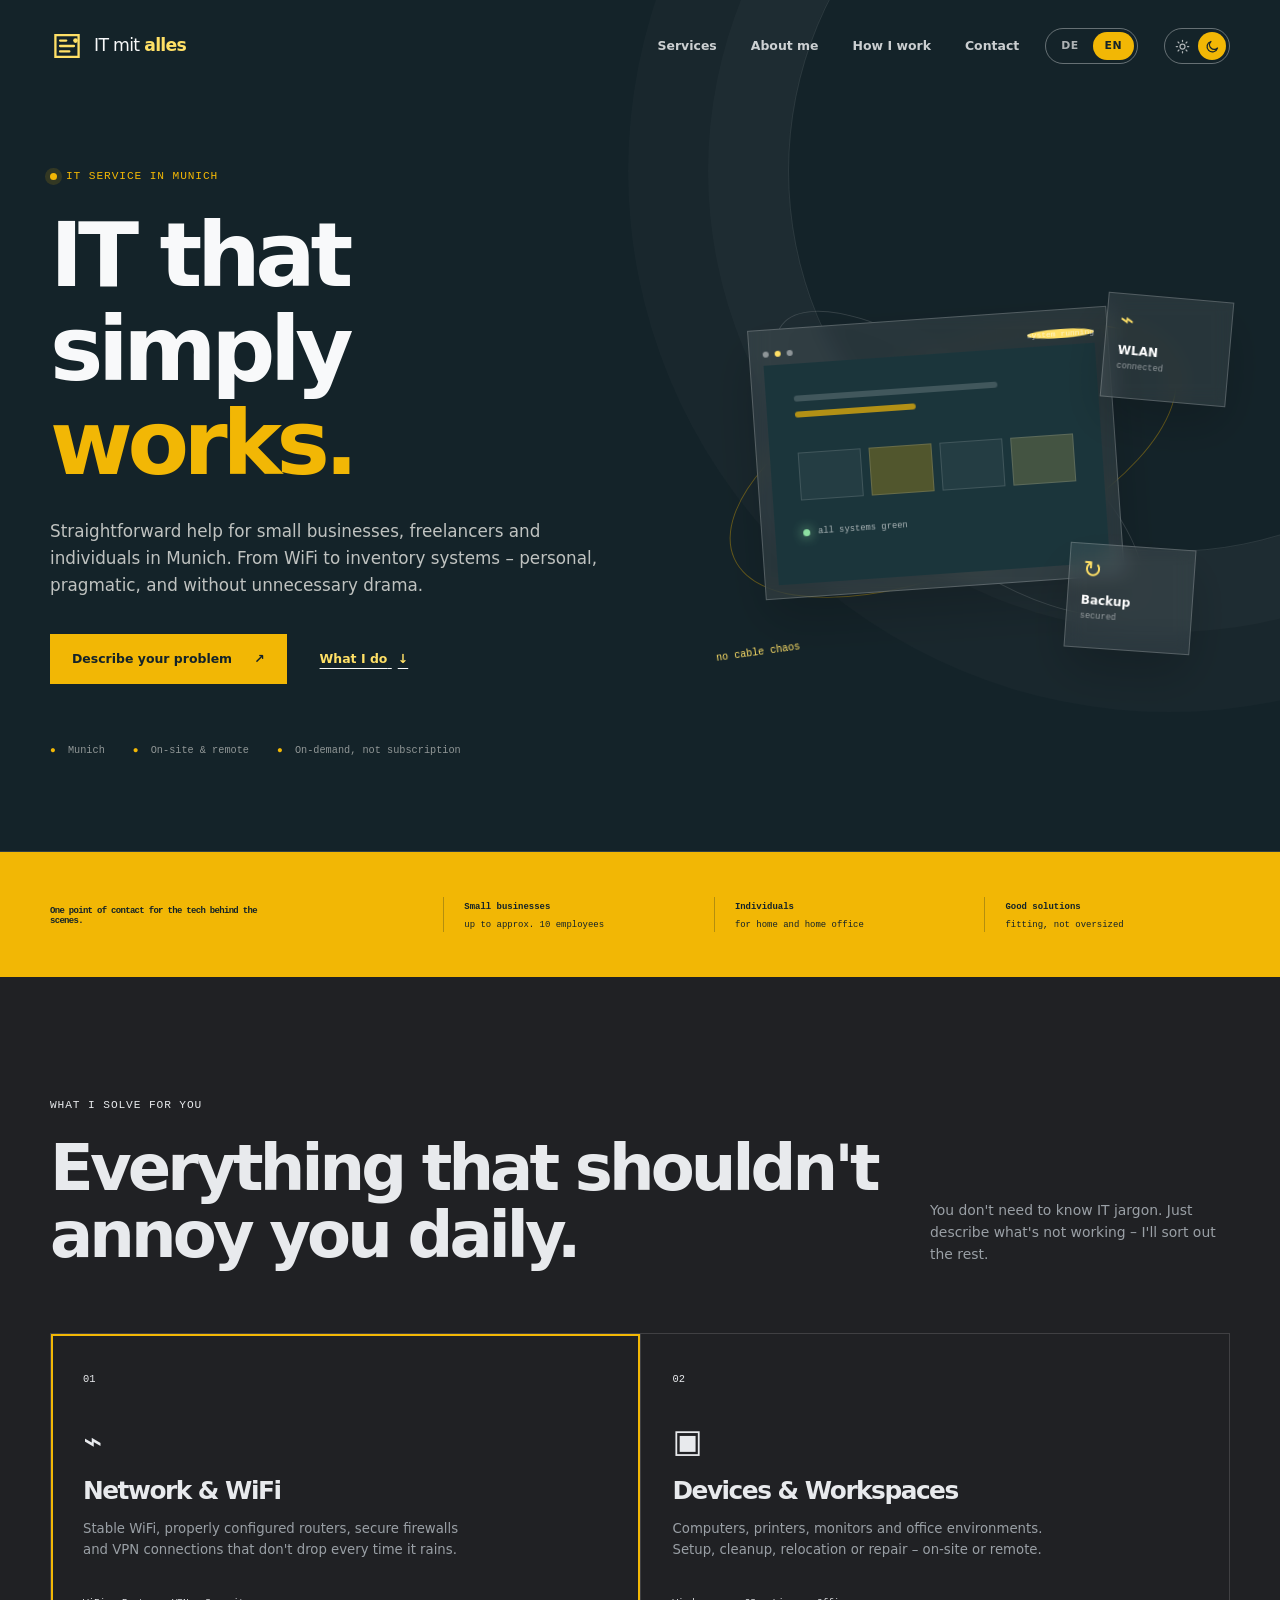
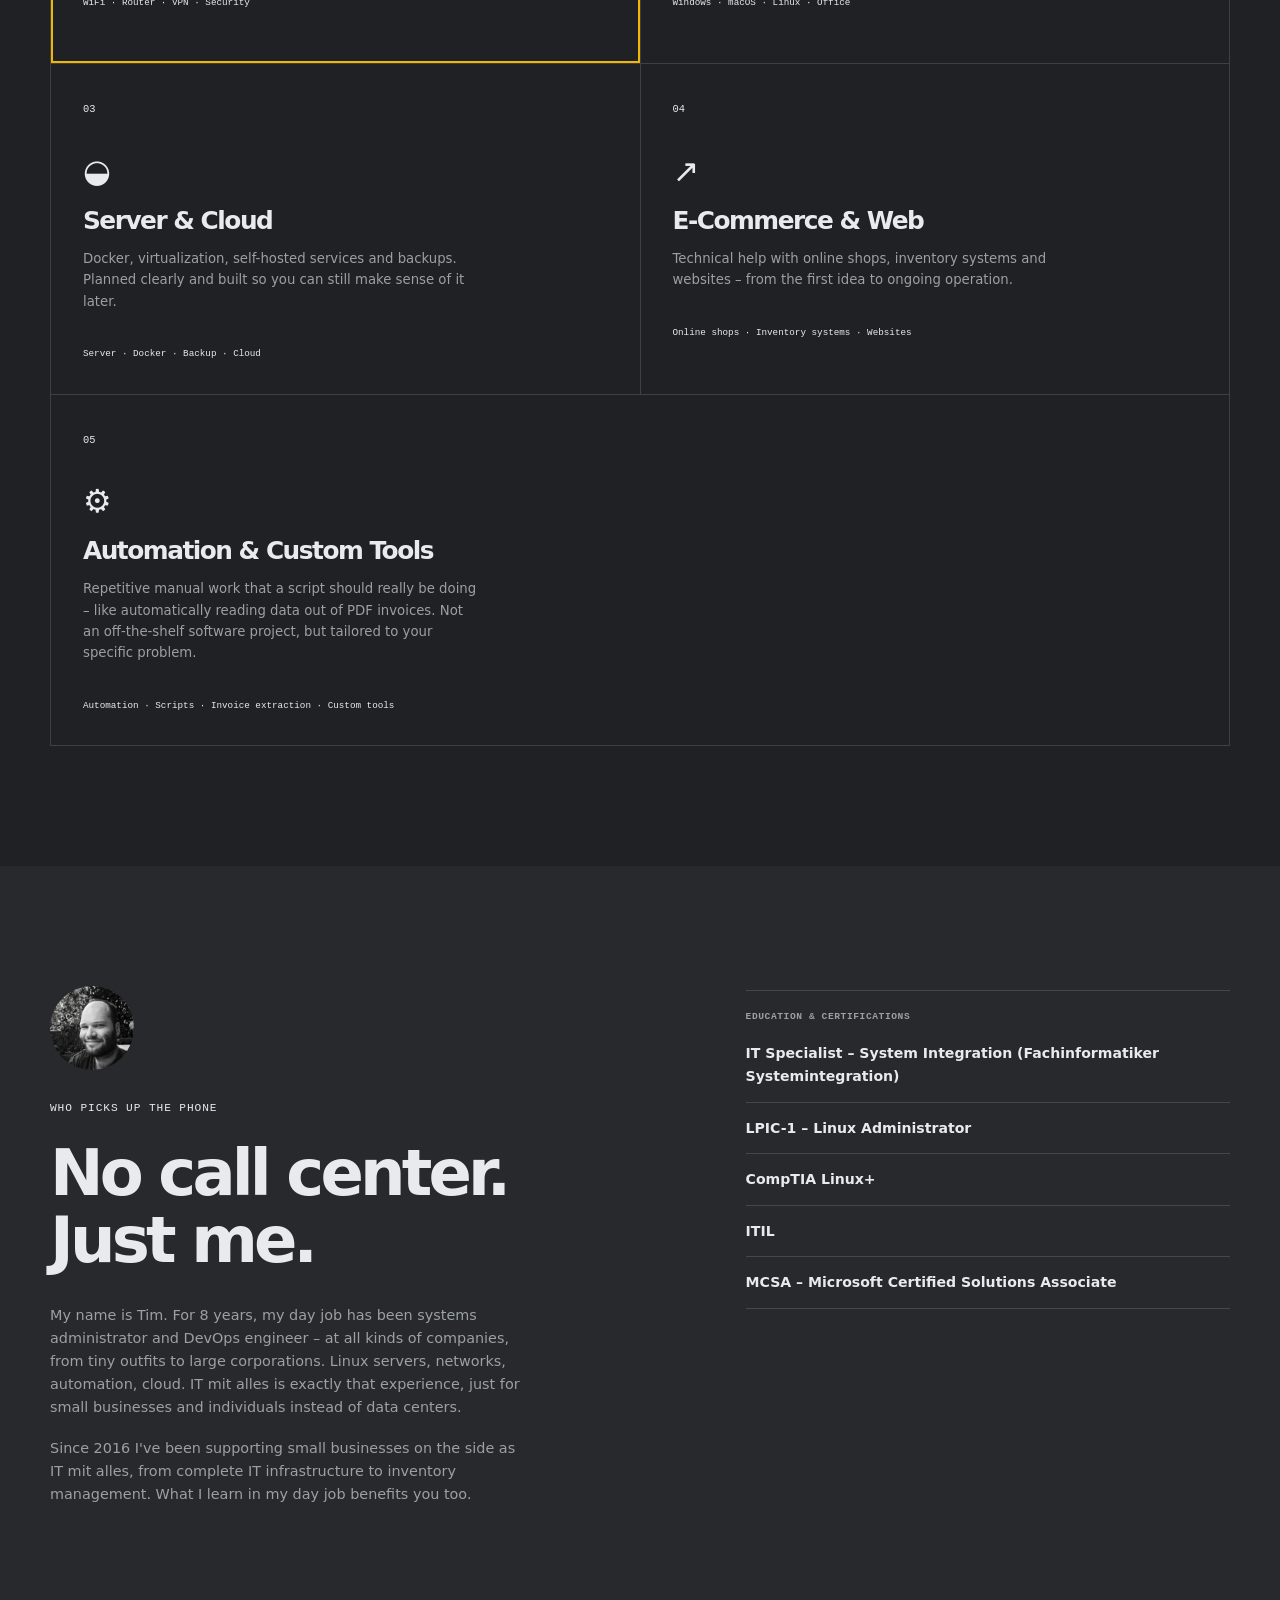
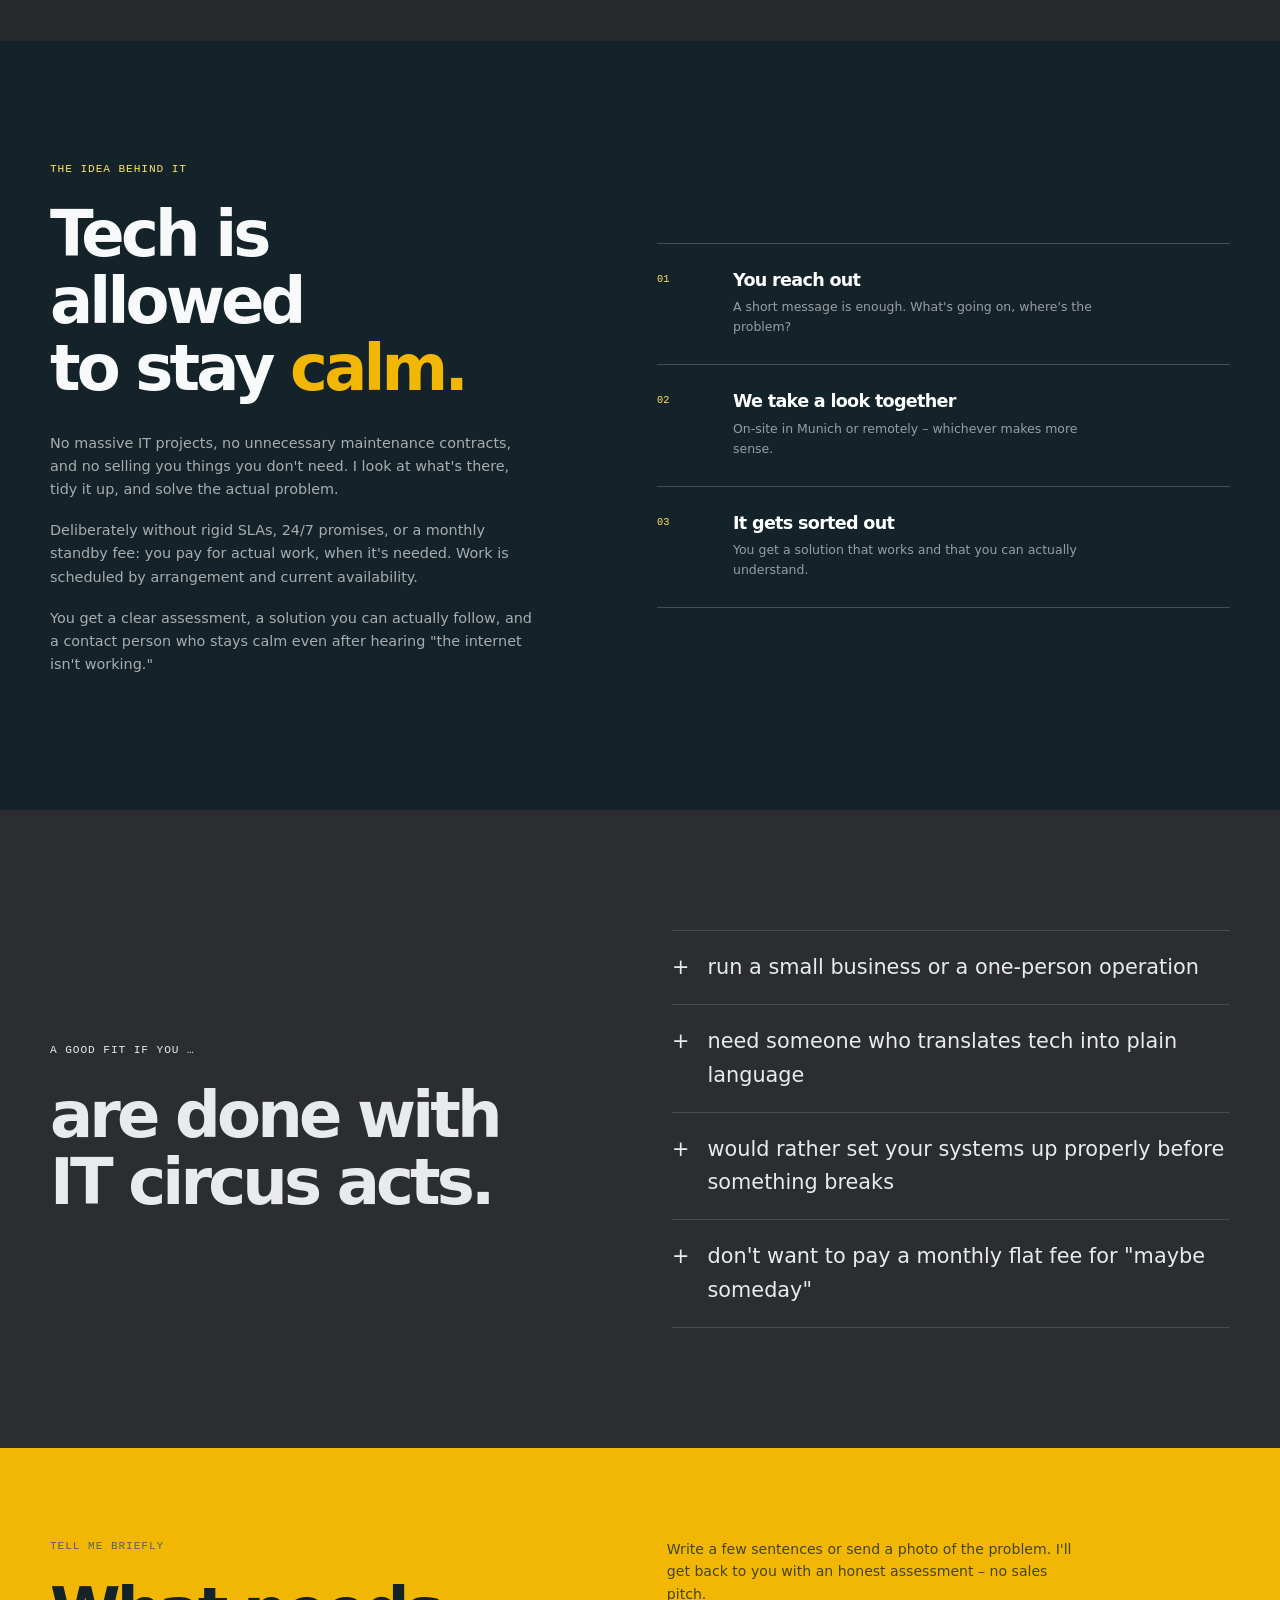
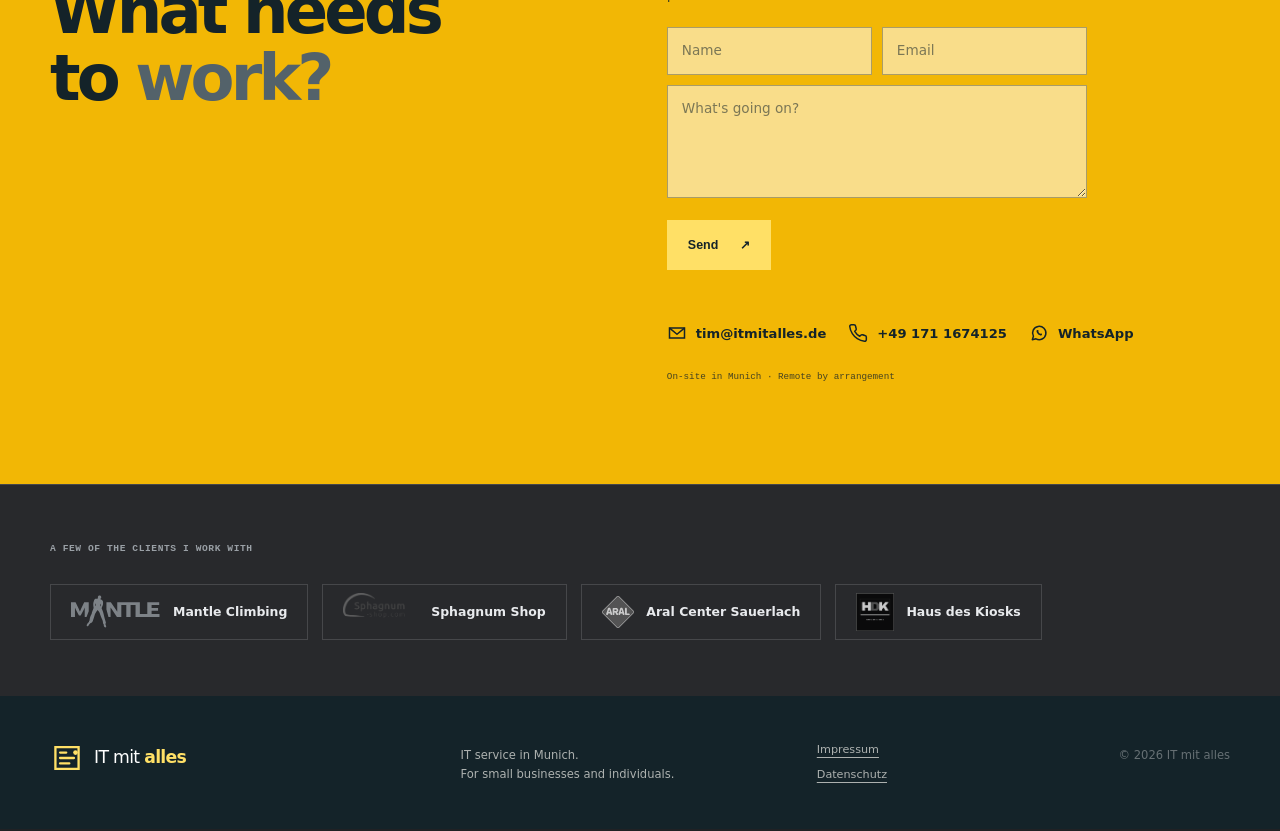
==== commit e4ea3d60: "Profilbild im Über-mich-Bereich ergänzen" ====
--- a/index.html
+++ b/index.html
@@ -163,6 +163,7 @@
       <section id="ueber-mich" class="section about-section">
         <div class="container about-grid">
           <div class="about-copy">
+            <img class="about-photo" src="assets/profile/tim.jpg" width="140" height="140" alt="Tim, Gründer von IT mit alles" loading="lazy">
             <p class="eyebrow"><span lang="de">Wer hier ans Telefon geht</span><span lang="en">Who picks up the phone</span></p>
             <h2><span lang="de">Kein Callcenter.<br><em>Nur ich.</em></span><span lang="en">No call center.<br><em>Just me.</em></span></h2>
             <p><span lang="de">Mein Name ist Tim. Seit 8 Jahren arbeite ich hauptberuflich als Systemadministrator und DevOps Engineer – in unterschiedlichsten Unternehmen, von der Klitsche bis zum Konzern. Linux-Server, Netzwerke, Automatisierung, Cloud. IT mit alles ist genau diese Erfahrung, nur für kleine Firmen und Privatpersonen statt für Rechenzentren.</span><span lang="en">My name is Tim. For 8 years, my day job has been systems administrator and DevOps engineer – at all kinds of companies, from tiny outfits to large corporations. Linux servers, networks, automation, cloud. IT mit alles is exactly that experience, just for small businesses and individuals instead of data centers.</span></p>
--- a/styles.css
+++ b/styles.css
@@ -137,7 +137,7 @@
 h2 { margin-bottom: 0; font-size: clamp(2.8rem, 5vw, 4.9rem); font-weight: 700; }.service-grid { display: grid; grid-template-columns: repeat(2, 1fr); border-top: 1px solid var(--line); border-left: 1px solid var(--line); }
 .service-card { position: relative; min-height: 330px; padding: 30px 32px; border-right: 1px solid var(--line); border-bottom: 1px solid var(--line); }.service-card-featured { box-shadow: inset 0 0 0 2px var(--orange); }.service-card-wide { grid-column: 1 / -1; min-height: auto; }.service-card-wide p { max-width: 620px; }.service-number { color: var(--ink); font-family: 'DM Mono', monospace; font-size: .65rem; }.service-icon { margin: 35px 0 21px; color: var(--ink); font-size: 2rem; line-height: 1; }.service-card h3 { margin-bottom: 14px; font-size: 1.55rem; }.service-card p { max-width: 400px; color: var(--ink-soft); font-size: .83rem; }.service-tags { display: inline-block; margin-top: 22px; color: var(--ink); font-family: 'DM Mono', monospace; font-size: .58rem; }
 
-.about-section { background: var(--gray-light); }.about-grid { display: grid; grid-template-columns: 1fr .8fr; gap: 90px; align-items: start; }.about-copy h2 { margin-bottom: 30px; }.about-copy p:not(.eyebrow) { max-width: 480px; color: var(--ink-soft); font-size: .9rem; }.about-copy p + p { margin-top: 18px; }.about-creds { margin-top: 4px; border-top: 1px solid var(--line); }.creds-intro { margin: 0; padding: 18px 0 4px; color: var(--ink-soft); font-family: 'DM Mono', monospace; font-size: .6rem; font-weight: 700; letter-spacing: .06em; text-transform: uppercase; }.creds-list { margin: 0; padding: 0; list-style: none; }.creds-list li { padding: 14px 0; border-bottom: 1px solid var(--line); font-size: .88rem; font-weight: 600; }
+.about-section { background: var(--gray-light); }.about-grid { display: grid; grid-template-columns: 1fr .8fr; gap: 90px; align-items: start; }.about-photo { width: 84px; height: 84px; border-radius: 50%; object-fit: cover; margin-bottom: 22px; }.about-copy h2 { margin-bottom: 30px; }.about-copy p:not(.eyebrow) { max-width: 480px; color: var(--ink-soft); font-size: .9rem; }.about-copy p + p { margin-top: 18px; }.about-creds { margin-top: 4px; border-top: 1px solid var(--line); }.creds-intro { margin: 0; padding: 18px 0 4px; color: var(--ink-soft); font-family: 'DM Mono', monospace; font-size: .6rem; font-weight: 700; letter-spacing: .06em; text-transform: uppercase; }.creds-list { margin: 0; padding: 0; list-style: none; }.creds-list li { padding: 14px 0; border-bottom: 1px solid var(--line); font-size: .88rem; font-weight: 600; }
 .approach-section { color: var(--white); background: var(--night); }.approach-grid { display: grid; grid-template-columns: .85fr 1fr; gap: 120px; align-items: center; }.approach-copy h2 { margin-bottom: 30px; }.approach-copy p:not(.eyebrow) { max-width: 490px; color: rgba(255,253,248,.63); font-size: .9rem; }.approach-copy p + p { margin-top: 18px; }.steps { border-top: 1px solid rgba(255,255,255,.2); }.step { display: grid; grid-template-columns: 58px 1fr; gap: 18px; padding: 27px 0; border-bottom: 1px solid rgba(255,255,255,.2); }.step > span { color: var(--orange-soft); font-family: 'DM Mono', monospace; font-size: .65rem; }.step h3 { margin: 0 0 8px; color: white; font-size: 1.1rem; letter-spacing: -.04em; }.step p { max-width: 380px; margin: 0; color: rgba(255,255,255,.56); font-size: .78rem; }
 
 .fit-section { background: var(--paper-dark); }.fit-grid { display: grid; grid-template-columns: .9fr 1fr; gap: 120px; align-items: center; }.fit-list { border-top: 1px solid var(--line); }.fit-list p { display: flex; gap: 18px; align-items: baseline; margin: 0; padding: 20px 0; border-bottom: 1px solid var(--line); font-size: .86rem; }.fit-list span { color: var(--ink); font-size: 1.3rem; font-weight: 500; }
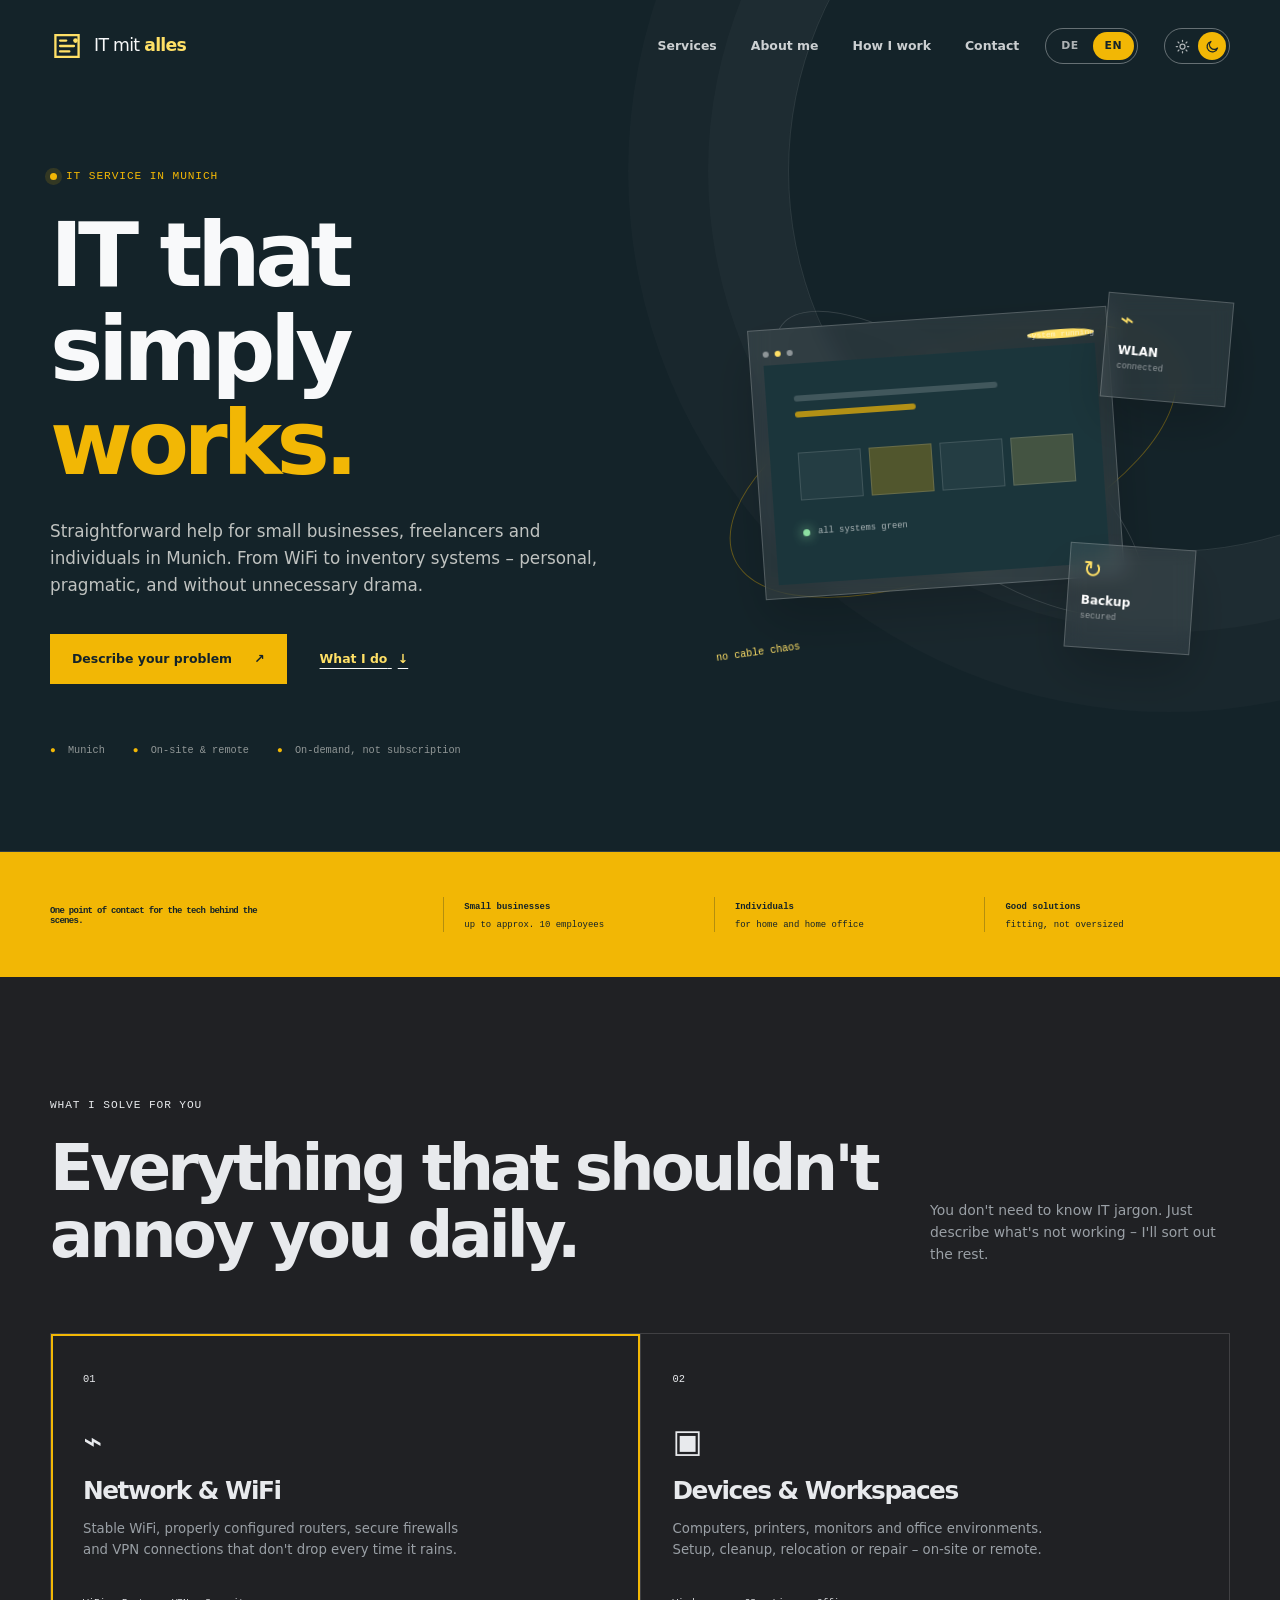
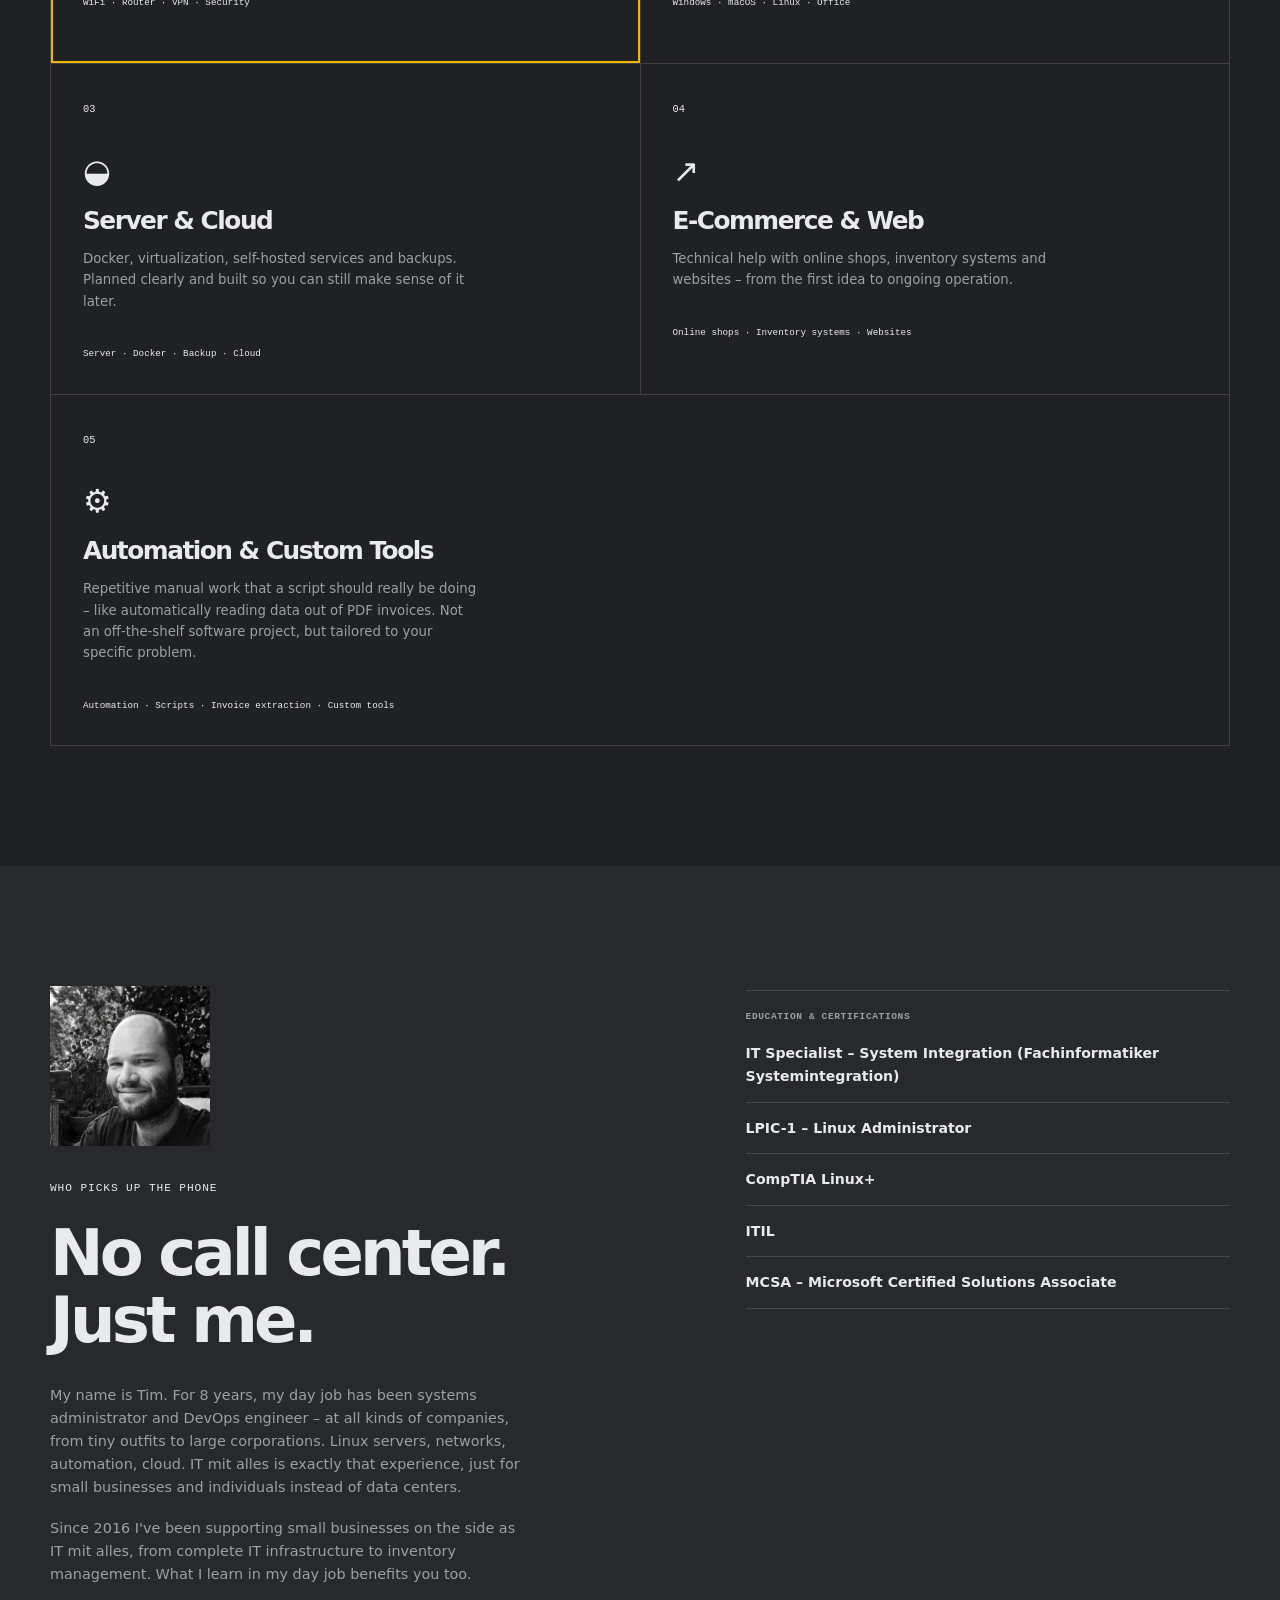
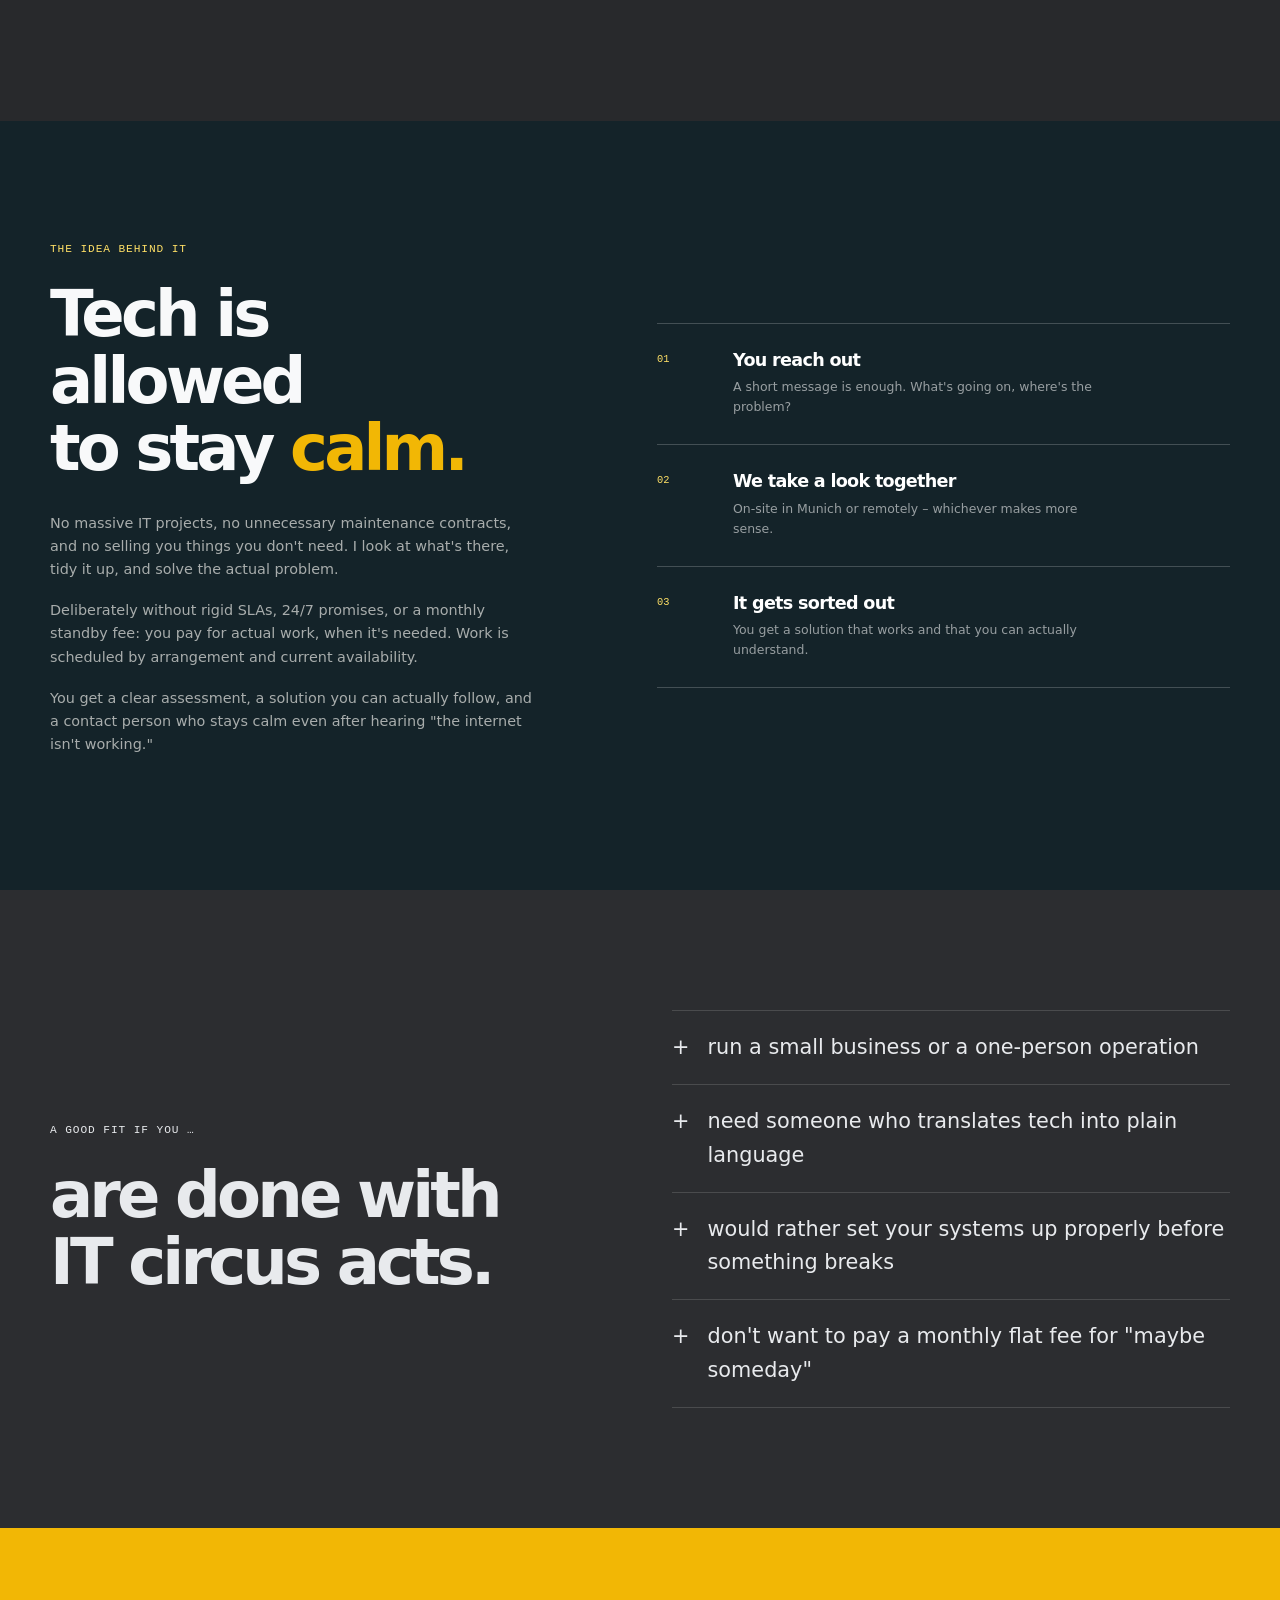
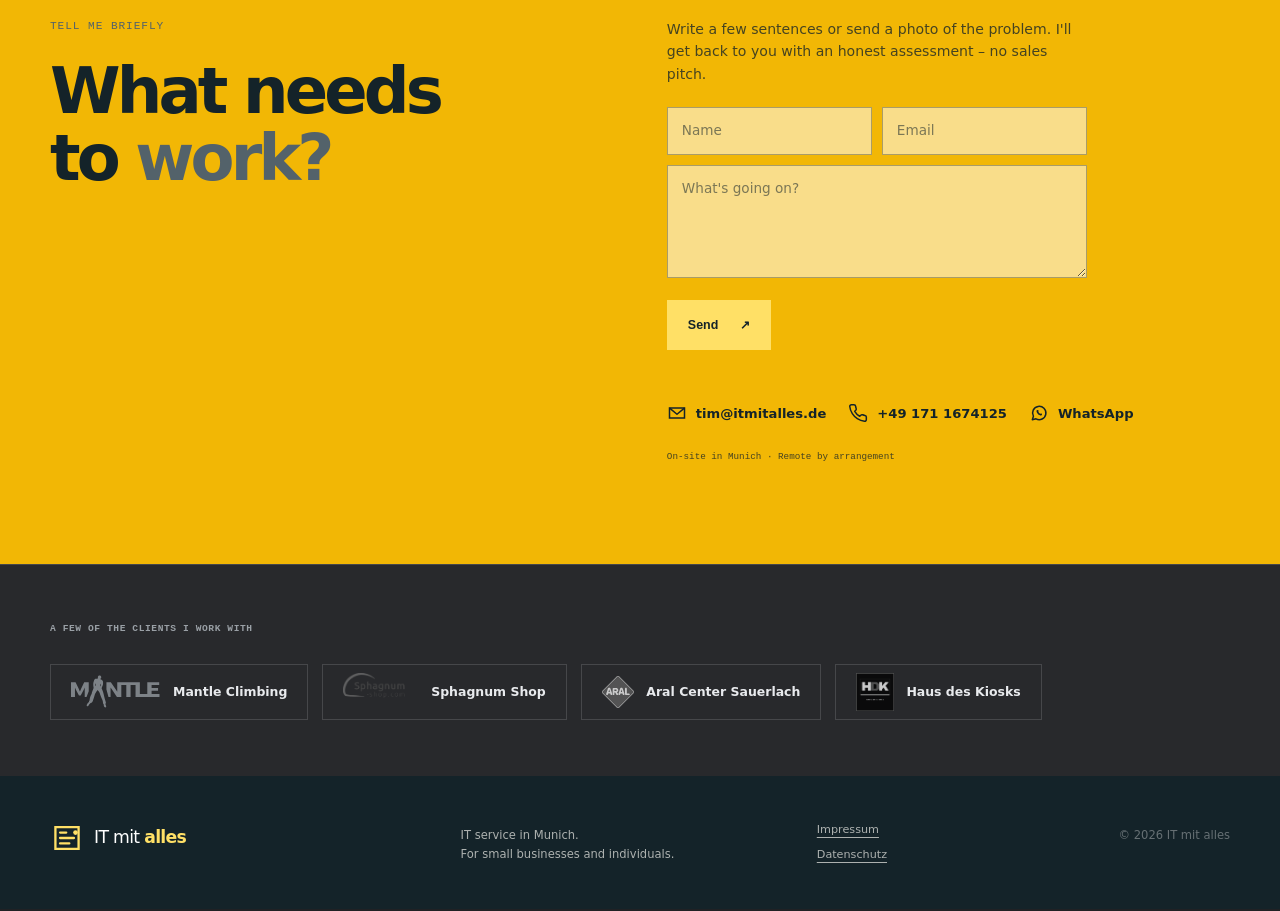
==== commit 9fc9a479: "Profilbild größer und eckig statt rund" ====
--- a/index.html
+++ b/index.html
@@ -163,7 +163,7 @@
       <section id="ueber-mich" class="section about-section">
         <div class="container about-grid">
           <div class="about-copy">
-            <img class="about-photo" src="assets/profile/tim.jpg" width="140" height="140" alt="Tim, Gründer von IT mit alles" loading="lazy">
+            <img class="about-photo" src="assets/profile/tim.jpg" width="160" height="160" alt="Tim, Gründer von IT mit alles" loading="lazy">
             <p class="eyebrow"><span lang="de">Wer hier ans Telefon geht</span><span lang="en">Who picks up the phone</span></p>
             <h2><span lang="de">Kein Callcenter.<br><em>Nur ich.</em></span><span lang="en">No call center.<br><em>Just me.</em></span></h2>
             <p><span lang="de">Mein Name ist Tim. Seit 8 Jahren arbeite ich hauptberuflich als Systemadministrator und DevOps Engineer – in unterschiedlichsten Unternehmen, von der Klitsche bis zum Konzern. Linux-Server, Netzwerke, Automatisierung, Cloud. IT mit alles ist genau diese Erfahrung, nur für kleine Firmen und Privatpersonen statt für Rechenzentren.</span><span lang="en">My name is Tim. For 8 years, my day job has been systems administrator and DevOps engineer – at all kinds of companies, from tiny outfits to large corporations. Linux servers, networks, automation, cloud. IT mit alles is exactly that experience, just for small businesses and individuals instead of data centers.</span></p>
--- a/styles.css
+++ b/styles.css
@@ -137,7 +137,7 @@
 h2 { margin-bottom: 0; font-size: clamp(2.8rem, 5vw, 4.9rem); font-weight: 700; }.service-grid { display: grid; grid-template-columns: repeat(2, 1fr); border-top: 1px solid var(--line); border-left: 1px solid var(--line); }
 .service-card { position: relative; min-height: 330px; padding: 30px 32px; border-right: 1px solid var(--line); border-bottom: 1px solid var(--line); }.service-card-featured { box-shadow: inset 0 0 0 2px var(--orange); }.service-card-wide { grid-column: 1 / -1; min-height: auto; }.service-card-wide p { max-width: 620px; }.service-number { color: var(--ink); font-family: 'DM Mono', monospace; font-size: .65rem; }.service-icon { margin: 35px 0 21px; color: var(--ink); font-size: 2rem; line-height: 1; }.service-card h3 { margin-bottom: 14px; font-size: 1.55rem; }.service-card p { max-width: 400px; color: var(--ink-soft); font-size: .83rem; }.service-tags { display: inline-block; margin-top: 22px; color: var(--ink); font-family: 'DM Mono', monospace; font-size: .58rem; }
 
-.about-section { background: var(--gray-light); }.about-grid { display: grid; grid-template-columns: 1fr .8fr; gap: 90px; align-items: start; }.about-photo { width: 84px; height: 84px; border-radius: 50%; object-fit: cover; margin-bottom: 22px; }.about-copy h2 { margin-bottom: 30px; }.about-copy p:not(.eyebrow) { max-width: 480px; color: var(--ink-soft); font-size: .9rem; }.about-copy p + p { margin-top: 18px; }.about-creds { margin-top: 4px; border-top: 1px solid var(--line); }.creds-intro { margin: 0; padding: 18px 0 4px; color: var(--ink-soft); font-family: 'DM Mono', monospace; font-size: .6rem; font-weight: 700; letter-spacing: .06em; text-transform: uppercase; }.creds-list { margin: 0; padding: 0; list-style: none; }.creds-list li { padding: 14px 0; border-bottom: 1px solid var(--line); font-size: .88rem; font-weight: 600; }
+.about-section { background: var(--gray-light); }.about-grid { display: grid; grid-template-columns: 1fr .8fr; gap: 90px; align-items: start; }.about-photo { width: 160px; height: 160px; object-fit: cover; margin-bottom: 26px; }.about-copy h2 { margin-bottom: 30px; }.about-copy p:not(.eyebrow) { max-width: 480px; color: var(--ink-soft); font-size: .9rem; }.about-copy p + p { margin-top: 18px; }.about-creds { margin-top: 4px; border-top: 1px solid var(--line); }.creds-intro { margin: 0; padding: 18px 0 4px; color: var(--ink-soft); font-family: 'DM Mono', monospace; font-size: .6rem; font-weight: 700; letter-spacing: .06em; text-transform: uppercase; }.creds-list { margin: 0; padding: 0; list-style: none; }.creds-list li { padding: 14px 0; border-bottom: 1px solid var(--line); font-size: .88rem; font-weight: 600; }
 .approach-section { color: var(--white); background: var(--night); }.approach-grid { display: grid; grid-template-columns: .85fr 1fr; gap: 120px; align-items: center; }.approach-copy h2 { margin-bottom: 30px; }.approach-copy p:not(.eyebrow) { max-width: 490px; color: rgba(255,253,248,.63); font-size: .9rem; }.approach-copy p + p { margin-top: 18px; }.steps { border-top: 1px solid rgba(255,255,255,.2); }.step { display: grid; grid-template-columns: 58px 1fr; gap: 18px; padding: 27px 0; border-bottom: 1px solid rgba(255,255,255,.2); }.step > span { color: var(--orange-soft); font-family: 'DM Mono', monospace; font-size: .65rem; }.step h3 { margin: 0 0 8px; color: white; font-size: 1.1rem; letter-spacing: -.04em; }.step p { max-width: 380px; margin: 0; color: rgba(255,255,255,.56); font-size: .78rem; }
 
 .fit-section { background: var(--paper-dark); }.fit-grid { display: grid; grid-template-columns: .9fr 1fr; gap: 120px; align-items: center; }.fit-list { border-top: 1px solid var(--line); }.fit-list p { display: flex; gap: 18px; align-items: baseline; margin: 0; padding: 20px 0; border-bottom: 1px solid var(--line); font-size: .86rem; }.fit-list span { color: var(--ink); font-size: 1.3rem; font-weight: 500; }
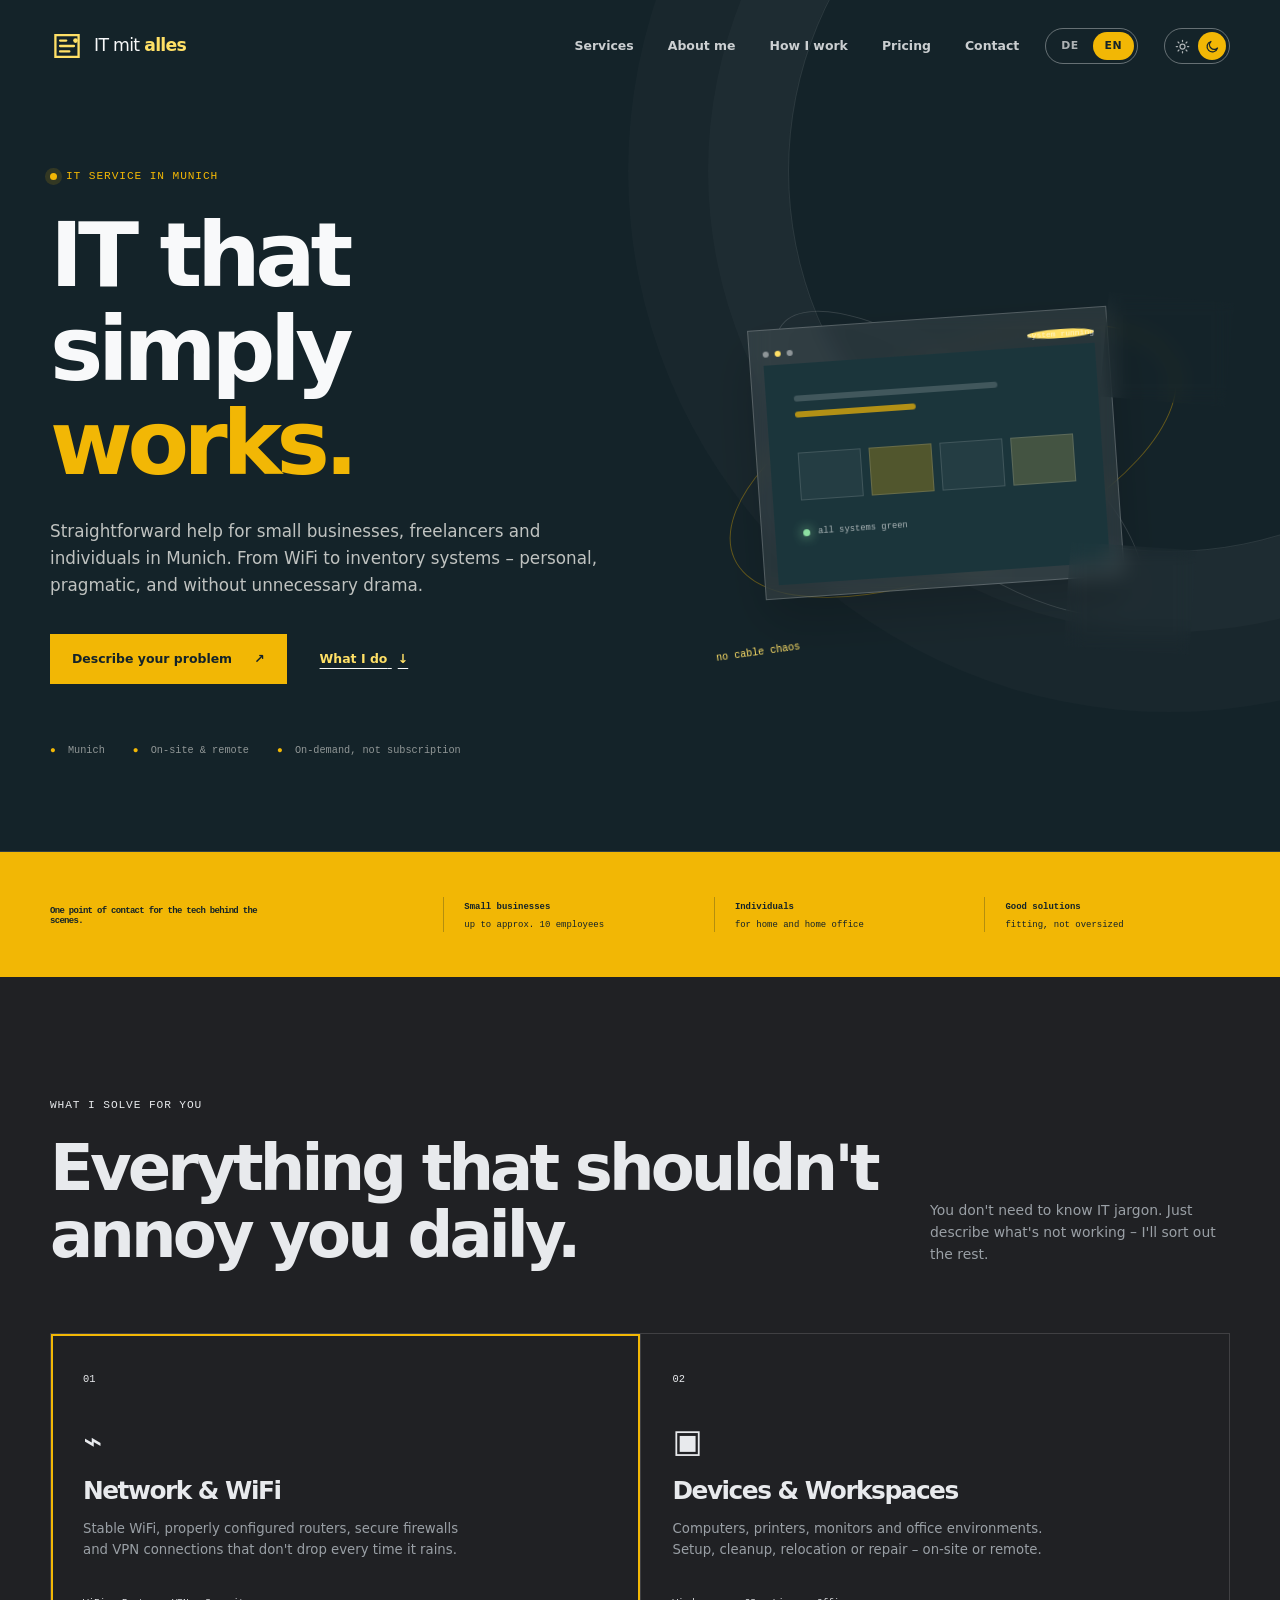
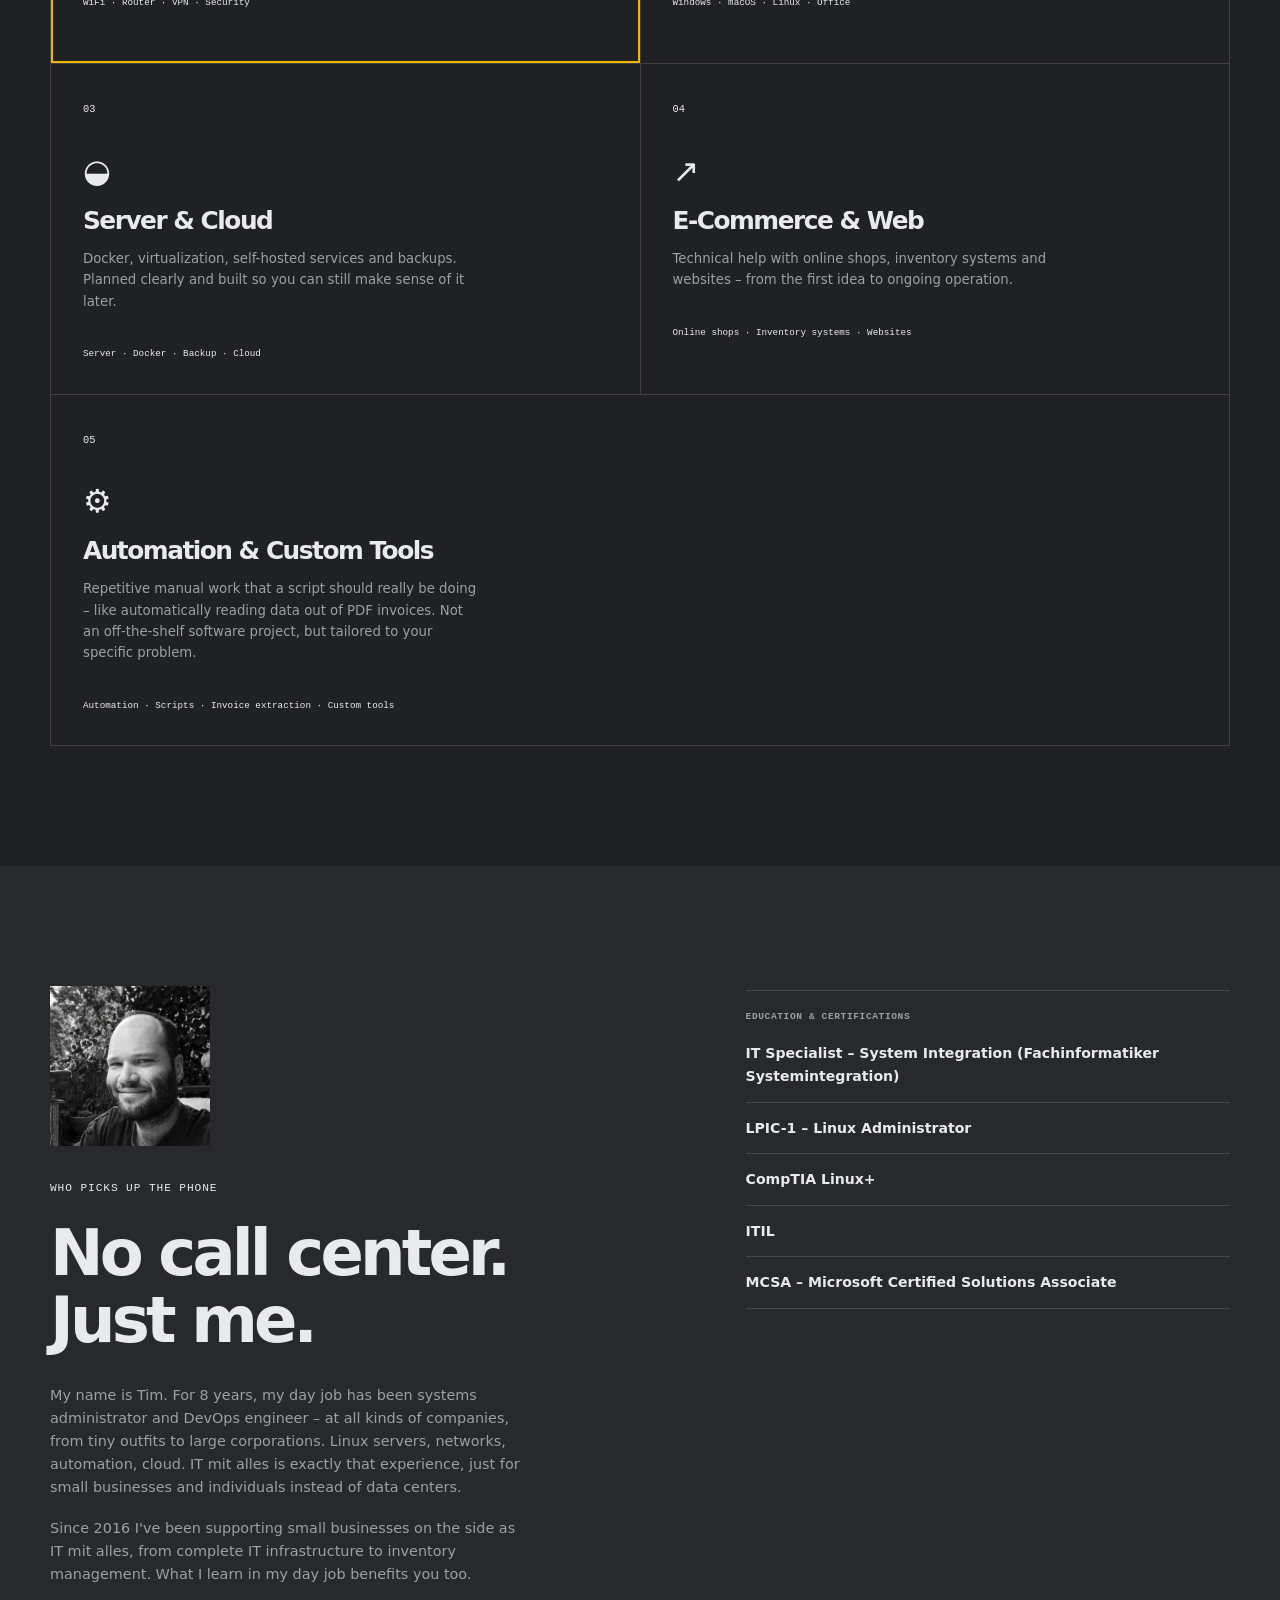
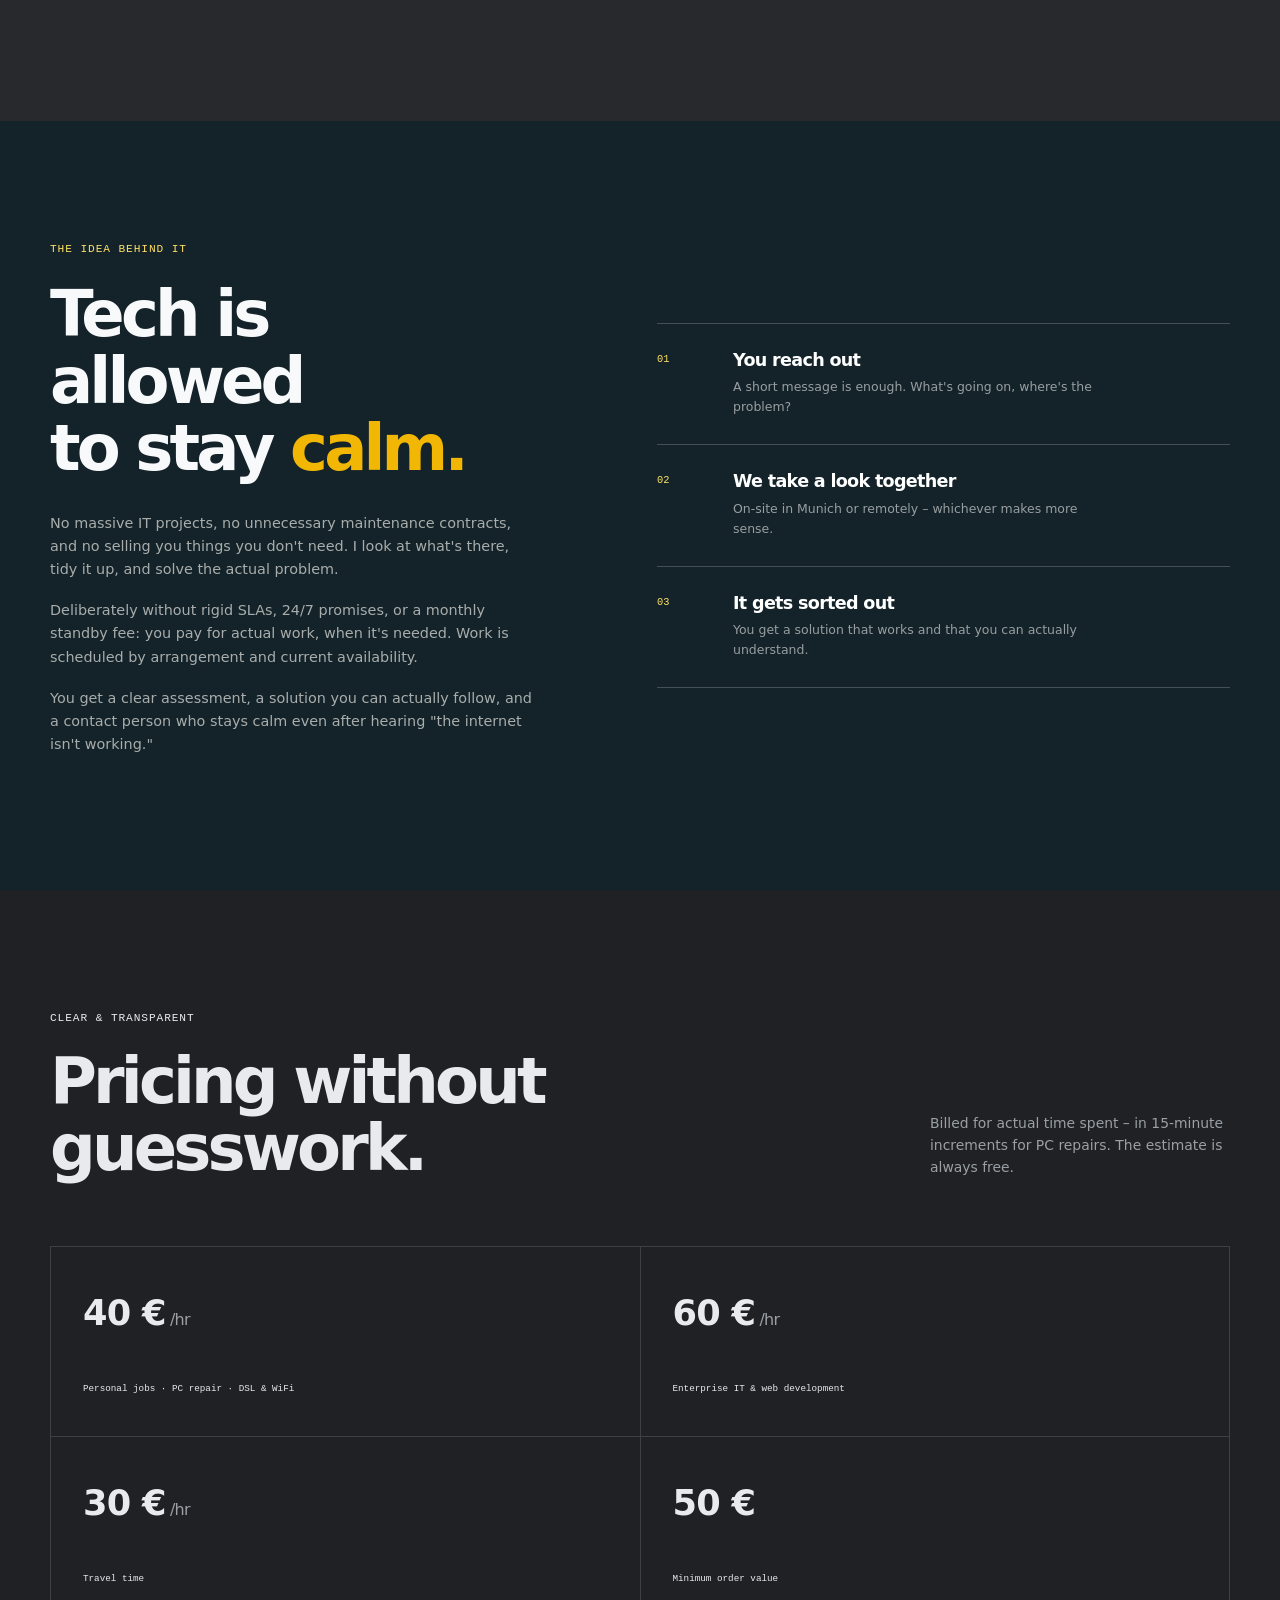
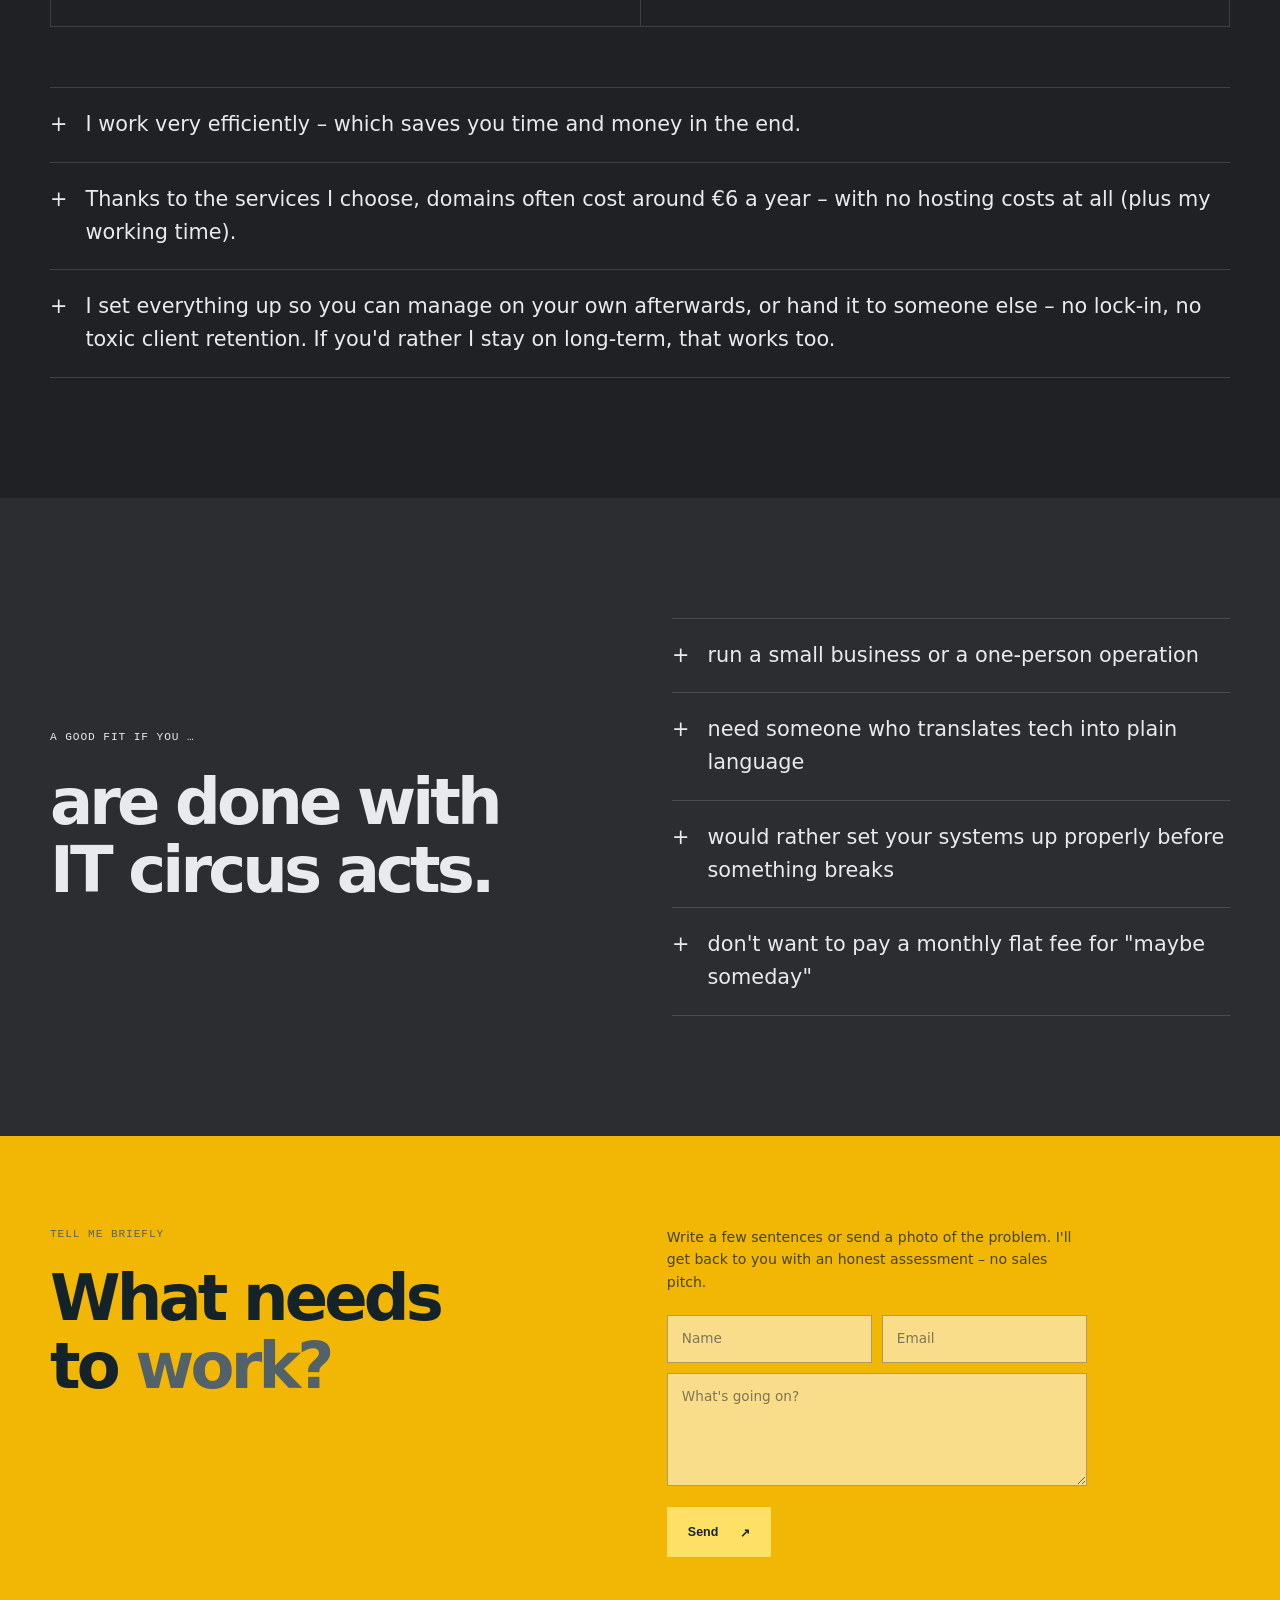
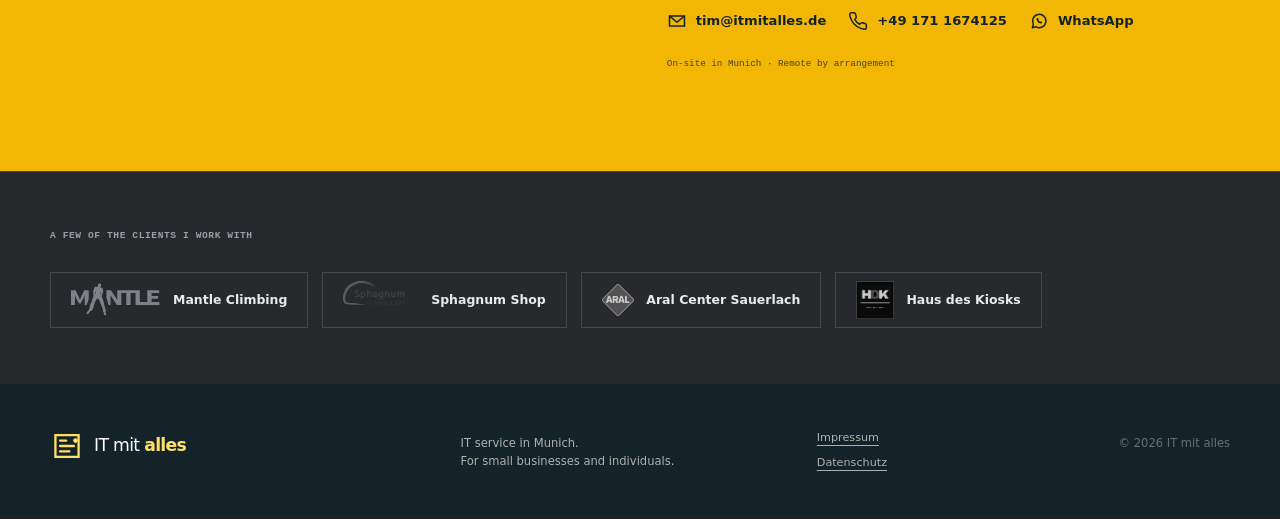
==== commit ca499161: "Preise-Sektion ergänzen: Stundensätze, Anfahrt, Mindestauftragswert, Domainkosten und Kein-Lock-in-V" ====
--- a/index.html
+++ b/index.html
@@ -47,6 +47,7 @@
             <a href="#leistungen"><span lang="de">Leistungen</span><span lang="en">Services</span></a>
             <a href="#ueber-mich"><span lang="de">Über mich</span><span lang="en">About me</span></a>
             <a href="#arbeitsweise"><span lang="de">Arbeitsweise</span><span lang="en">How I work</span></a>
+            <a href="#preise"><span lang="de">Preise</span><span lang="en">Pricing</span></a>
             <a href="#kontakt"><span lang="de">Kontakt</span><span lang="en">Contact</span></a>
           </nav>
           <div class="lang-switch" role="group" aria-label="Sprache / Language">
@@ -195,6 +196,41 @@
             <div class="step"><span>01</span><div><h3><span lang="de">Du meldest dich</span><span lang="en">You reach out</span></h3><p><span lang="de">Kurze Nachricht genügt. Was ist los, wo drückt der Schuh?</span><span lang="en">A short message is enough. What's going on, where's the problem?</span></p></div></div>
             <div class="step"><span>02</span><div><h3><span lang="de">Wir schauen gemeinsam</span><span lang="en">We take a look together</span></h3><p><span lang="de">Vor Ort in München oder per Fernzugriff – je nachdem, was sinnvoll ist.</span><span lang="en">On-site in Munich or remotely – whichever makes more sense.</span></p></div></div>
             <div class="step"><span>03</span><div><h3><span lang="de">Es wird ordentlich</span><span lang="en">It gets sorted out</span></h3><p><span lang="de">Du bekommst eine Lösung, die funktioniert und die du verstehen kannst.</span><span lang="en">You get a solution that works and that you can actually understand.</span></p></div></div>
+          </div>
+        </div>
+      </section>
+
+      <section id="preise" class="section pricing-section">
+        <div class="container">
+          <div class="section-heading">
+            <div>
+              <p class="eyebrow"><span lang="de">Klar &amp; transparent</span><span lang="en">Clear &amp; transparent</span></p>
+              <h2><span lang="de">Preise ohne<br><em>Rätselraten.</em></span><span lang="en">Pricing without<br><em>guesswork.</em></span></h2>
+            </div>
+            <p><span lang="de">Abrechnung nach tatsächlichem Aufwand – bei PC-Reparaturen in Viertelstunden-Schritten. Der Kostenvoranschlag ist immer kostenlos.</span><span lang="en">Billed for actual time spent – in 15-minute increments for PC repairs. The estimate is always free.</span></p>
+          </div>
+          <div class="service-grid pricing-grid">
+            <article class="service-card">
+              <span class="price-amount">40&nbsp;€<small><span lang="de">/Std.</span><span lang="en">/hr</span></small></span>
+              <span class="service-tags"><span lang="de">Privatsachen · PC-Reparatur · DSL &amp; WLAN</span><span lang="en">Personal jobs · PC repair · DSL &amp; WiFi</span></span>
+            </article>
+            <article class="service-card">
+              <span class="price-amount">60&nbsp;€<small><span lang="de">/Std.</span><span lang="en">/hr</span></small></span>
+              <span class="service-tags"><span lang="de">Enterprise-IT &amp; Webentwicklung</span><span lang="en">Enterprise IT &amp; web development</span></span>
+            </article>
+            <article class="service-card">
+              <span class="price-amount">30&nbsp;€<small><span lang="de">/Std.</span><span lang="en">/hr</span></small></span>
+              <span class="service-tags"><span lang="de">Anfahrt</span><span lang="en">Travel time</span></span>
+            </article>
+            <article class="service-card">
+              <span class="price-amount">50&nbsp;€</span>
+              <span class="service-tags"><span lang="de">Mindestauftragswert</span><span lang="en">Minimum order value</span></span>
+            </article>
+          </div>
+          <div class="fit-list pricing-notes">
+            <p><span>+</span> <span lang="de">Ich arbeite sehr zügig – das spart dir am Ende Zeit und Geld.</span><span lang="en">I work very efficiently – which saves you time and money in the end.</span></p>
+            <p><span>+</span> <span lang="de">Durch meine Auswahl an Diensten realisiere ich Domains oft für rund 6&nbsp;€ im Jahr – ganz ohne Hostingkosten (zzgl. Arbeitszeit).</span><span lang="en">Thanks to the services I choose, domains often cost around €6 a year – with no hosting costs at all (plus my working time).</span></p>
+            <p><span>+</span> <span lang="de">Ich baue alles so, dass du danach allein zurechtkommst oder jemand anderes übernehmen kann – kein Lock-in, keine toxische Kundenbindung. Auf Wunsch betreue ich aber auch langfristig weiter.</span><span lang="en">I set everything up so you can manage on your own afterwards, or hand it to someone else – no lock-in, no toxic client retention. If you'd rather I stay on long-term, that works too.</span></p>
           </div>
         </div>
       </section>
--- a/styles.css
+++ b/styles.css
@@ -140,6 +140,7 @@
 .about-section { background: var(--gray-light); }.about-grid { display: grid; grid-template-columns: 1fr .8fr; gap: 90px; align-items: start; }.about-photo { width: 160px; height: 160px; object-fit: cover; margin-bottom: 26px; }.about-copy h2 { margin-bottom: 30px; }.about-copy p:not(.eyebrow) { max-width: 480px; color: var(--ink-soft); font-size: .9rem; }.about-copy p + p { margin-top: 18px; }.about-creds { margin-top: 4px; border-top: 1px solid var(--line); }.creds-intro { margin: 0; padding: 18px 0 4px; color: var(--ink-soft); font-family: 'DM Mono', monospace; font-size: .6rem; font-weight: 700; letter-spacing: .06em; text-transform: uppercase; }.creds-list { margin: 0; padding: 0; list-style: none; }.creds-list li { padding: 14px 0; border-bottom: 1px solid var(--line); font-size: .88rem; font-weight: 600; }
 .approach-section { color: var(--white); background: var(--night); }.approach-grid { display: grid; grid-template-columns: .85fr 1fr; gap: 120px; align-items: center; }.approach-copy h2 { margin-bottom: 30px; }.approach-copy p:not(.eyebrow) { max-width: 490px; color: rgba(255,253,248,.63); font-size: .9rem; }.approach-copy p + p { margin-top: 18px; }.steps { border-top: 1px solid rgba(255,255,255,.2); }.step { display: grid; grid-template-columns: 58px 1fr; gap: 18px; padding: 27px 0; border-bottom: 1px solid rgba(255,255,255,.2); }.step > span { color: var(--orange-soft); font-family: 'DM Mono', monospace; font-size: .65rem; }.step h3 { margin: 0 0 8px; color: white; font-size: 1.1rem; letter-spacing: -.04em; }.step p { max-width: 380px; margin: 0; color: rgba(255,255,255,.56); font-size: .78rem; }
 
+.pricing-grid .service-card { min-height: 190px; }.price-amount { display: block; margin: 8px 0 18px; color: var(--ink); font-size: 2.2rem; font-weight: 800; letter-spacing: -.02em; }.price-amount small { margin-left: 4px; color: var(--ink-soft); font-size: 1rem; font-weight: 500; }.pricing-notes { margin-top: 60px; }
 .fit-section { background: var(--paper-dark); }.fit-grid { display: grid; grid-template-columns: .9fr 1fr; gap: 120px; align-items: center; }.fit-list { border-top: 1px solid var(--line); }.fit-list p { display: flex; gap: 18px; align-items: baseline; margin: 0; padding: 20px 0; border-bottom: 1px solid var(--line); font-size: .86rem; }.fit-list span { color: var(--ink); font-size: 1.3rem; font-weight: 500; }
 .contact-section { padding: 90px 0; background: var(--orange); }.contact-box { display: grid; grid-template-columns: .9fr 1fr; gap: 110px; align-items: start; }.contact-box h2 { color: var(--night); }.contact-box h2 em { color: var(--night-soft); }.contact-box .eyebrow-light { color: var(--night-soft); }.contact-copy p { max-width: 420px; color: rgba(20,35,41,.78); font-size: .88rem; }.contact-copy .button { margin: 4px 0 0; border: 0; cursor: pointer; }.contact-note { margin-top: 26px; font-family: 'DM Mono', monospace; font-size: .58rem !important; }
 
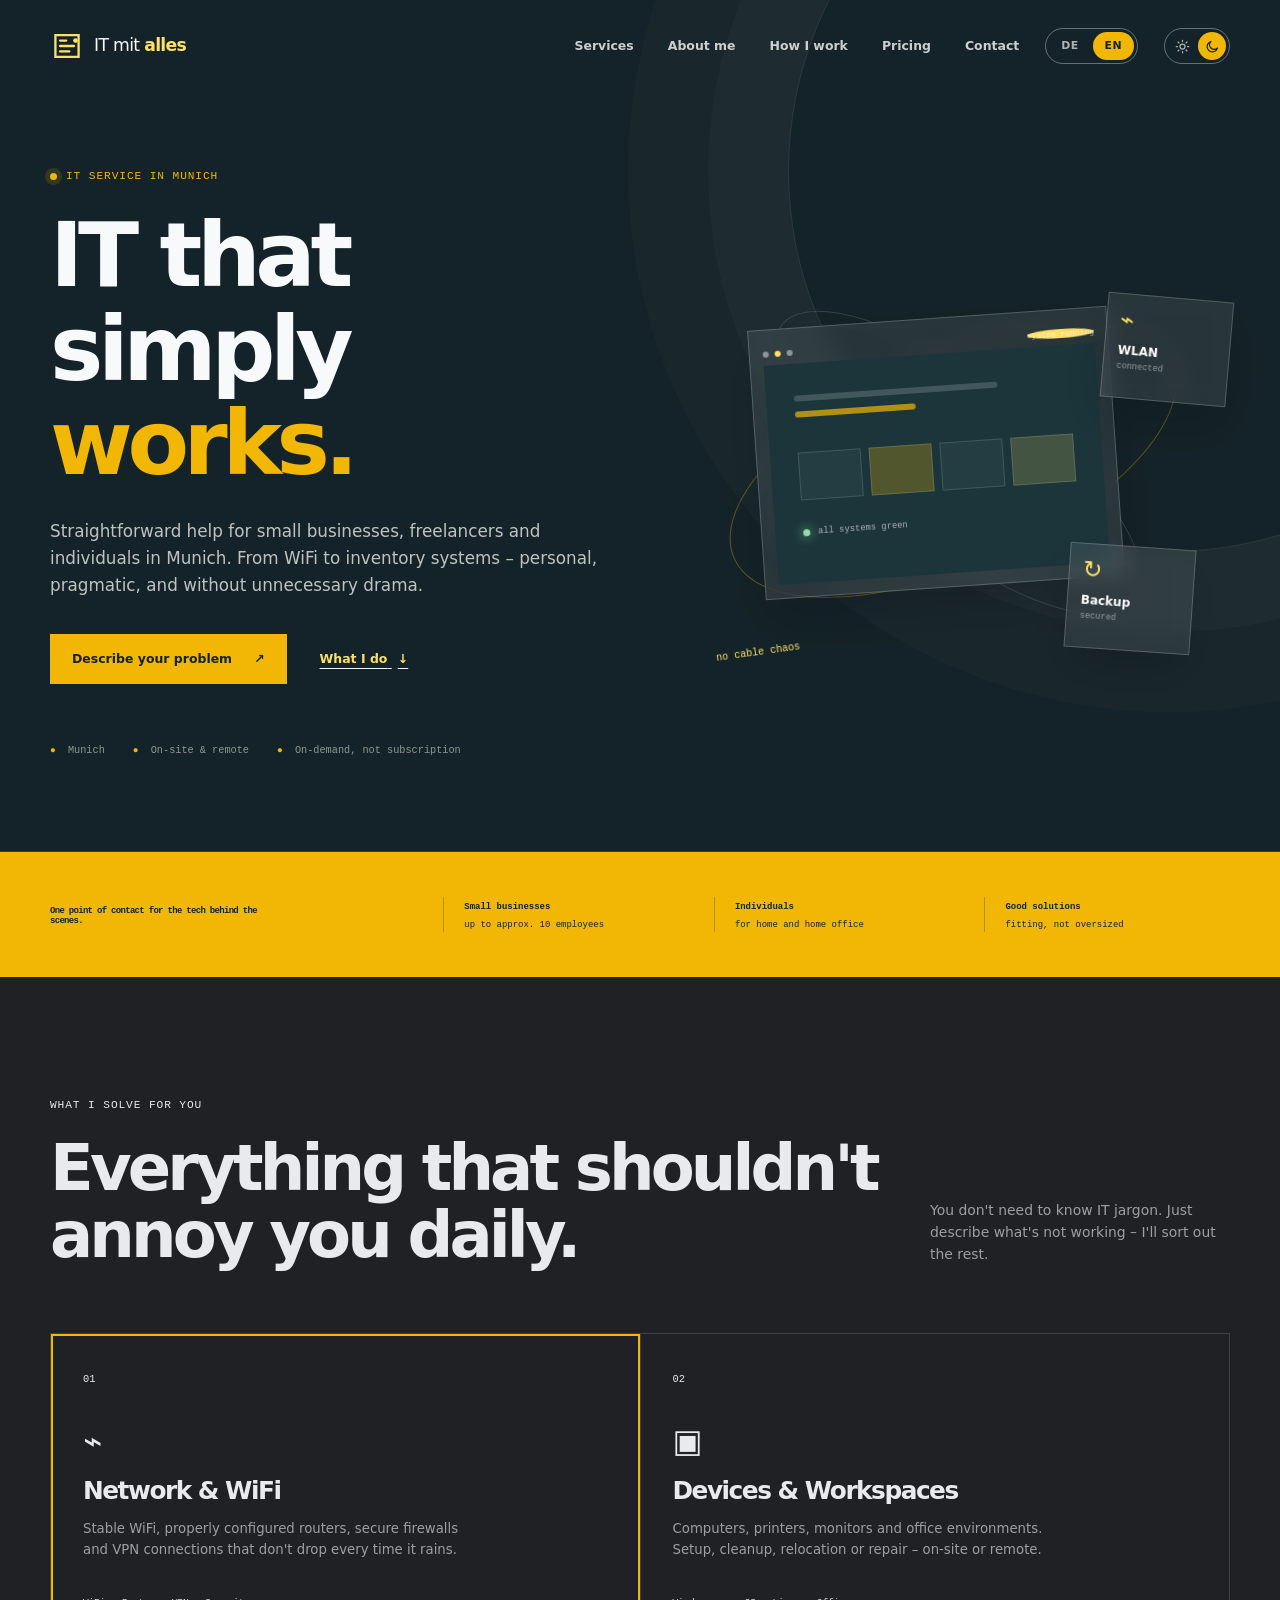
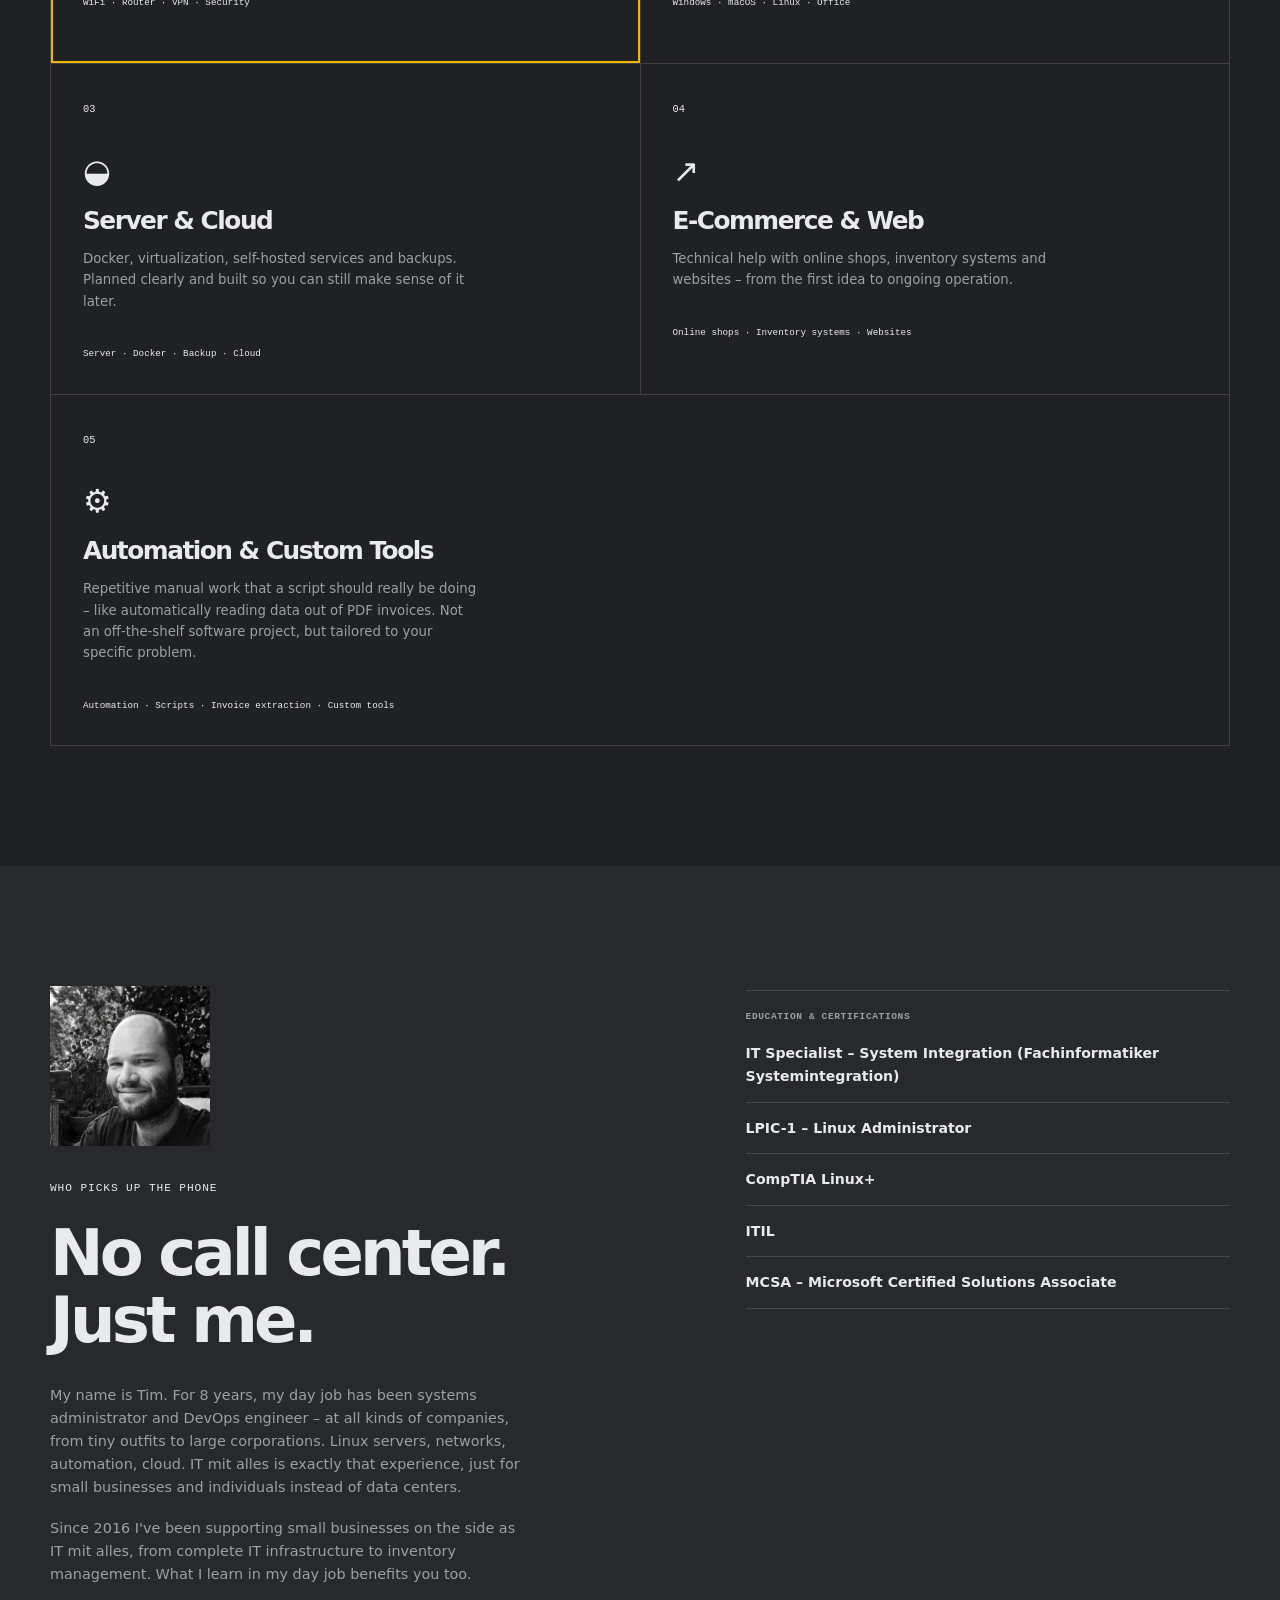
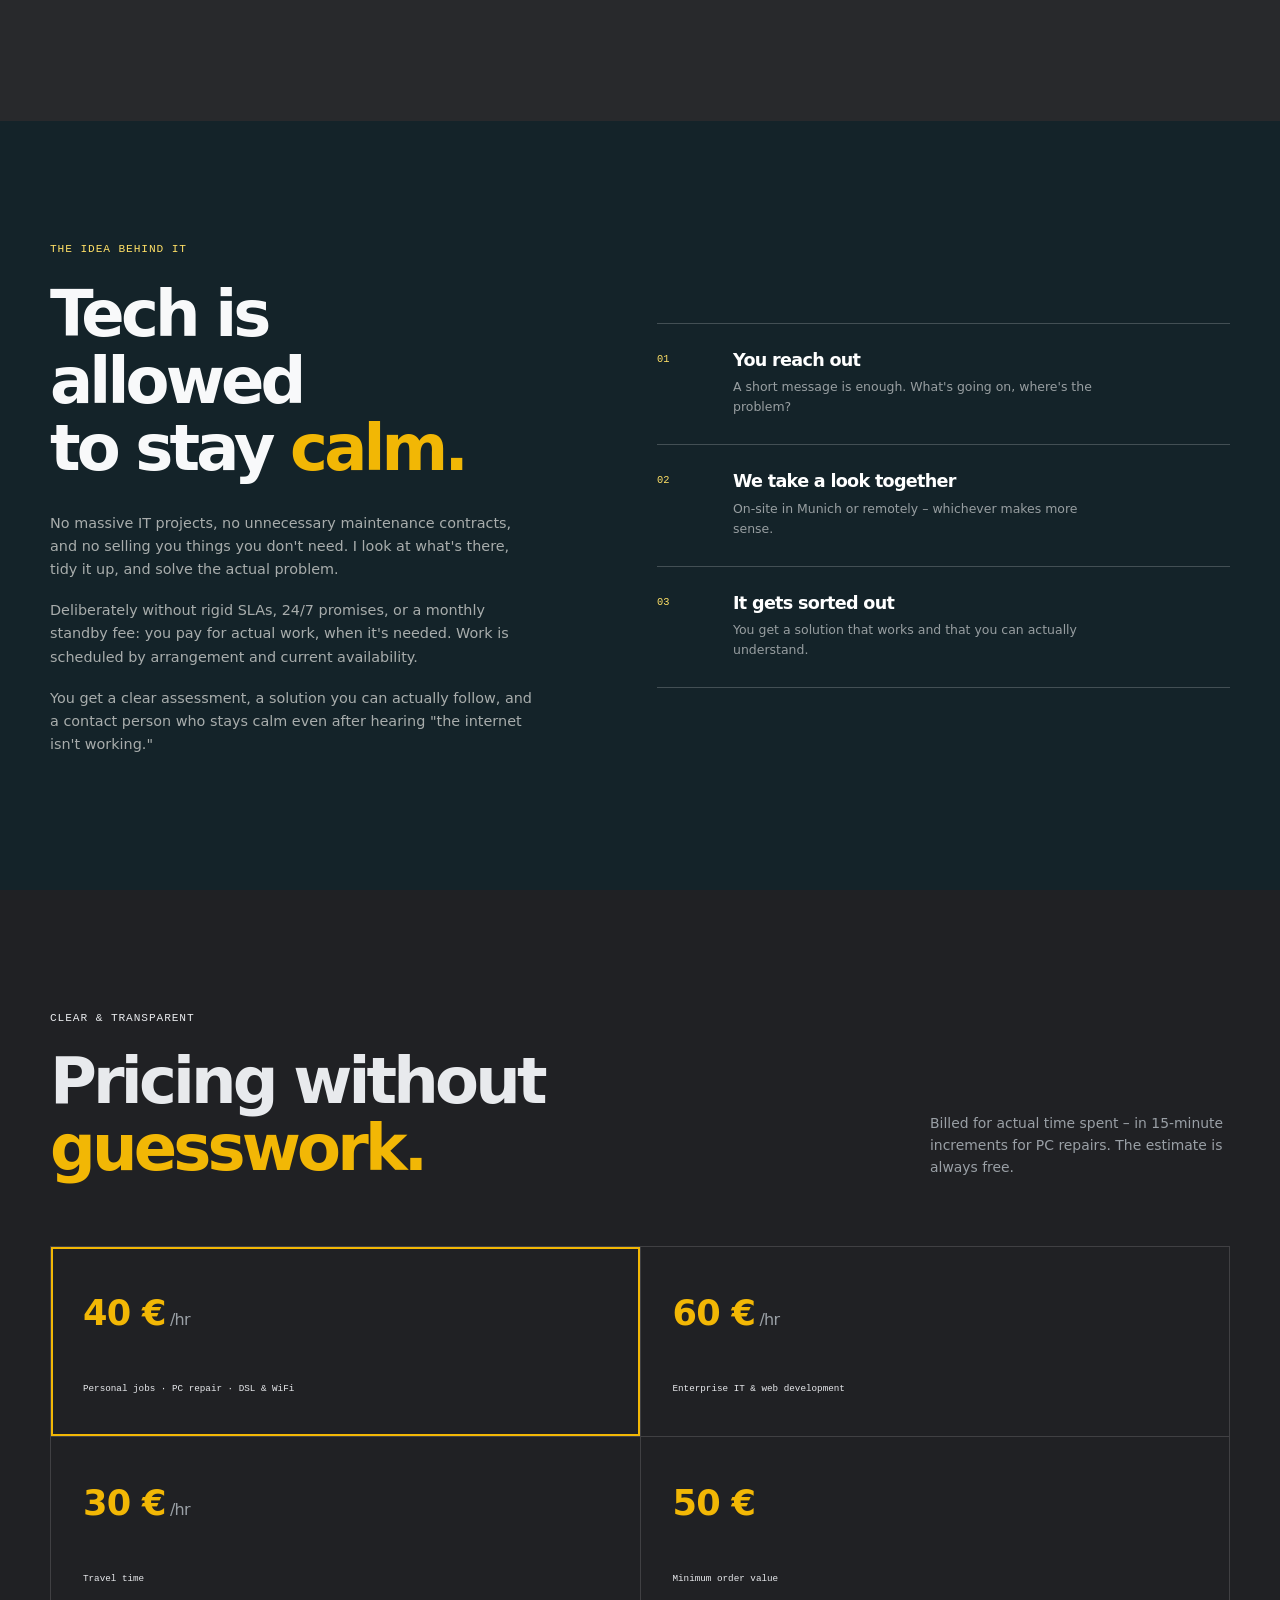
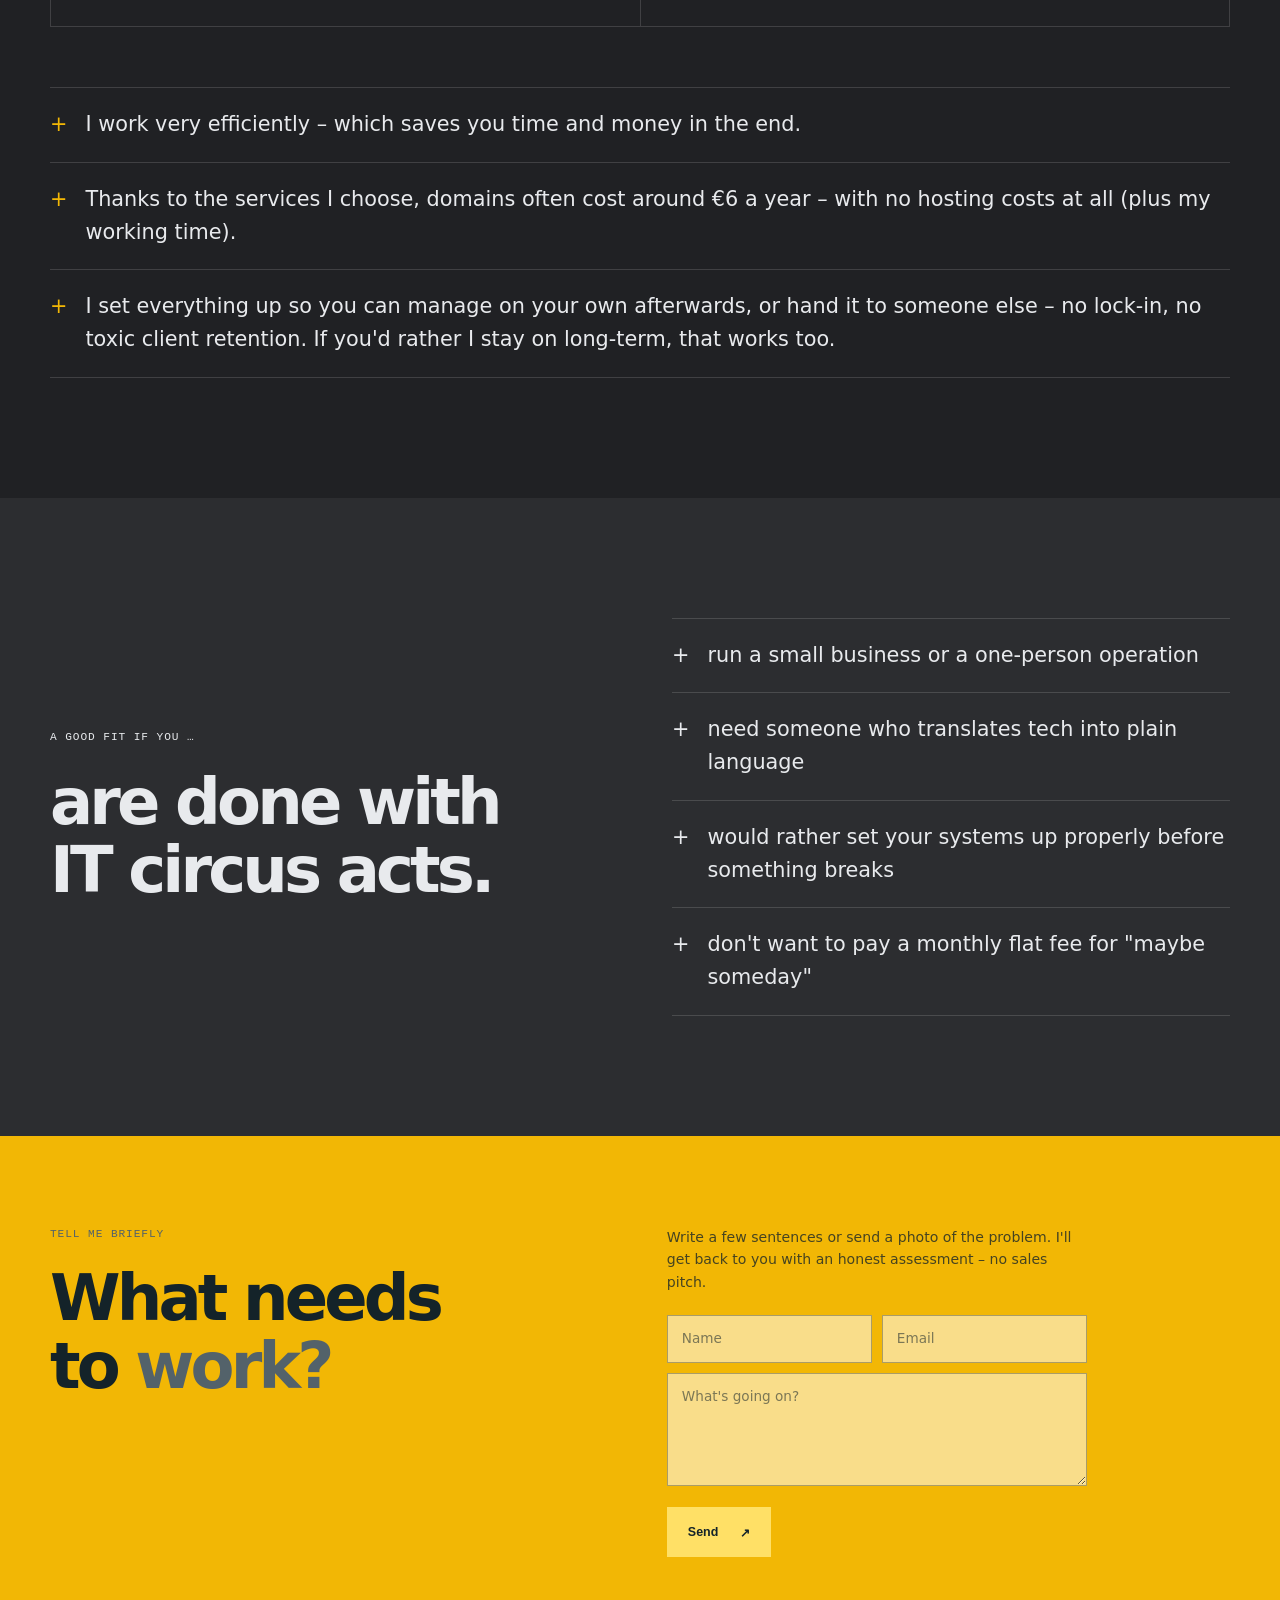
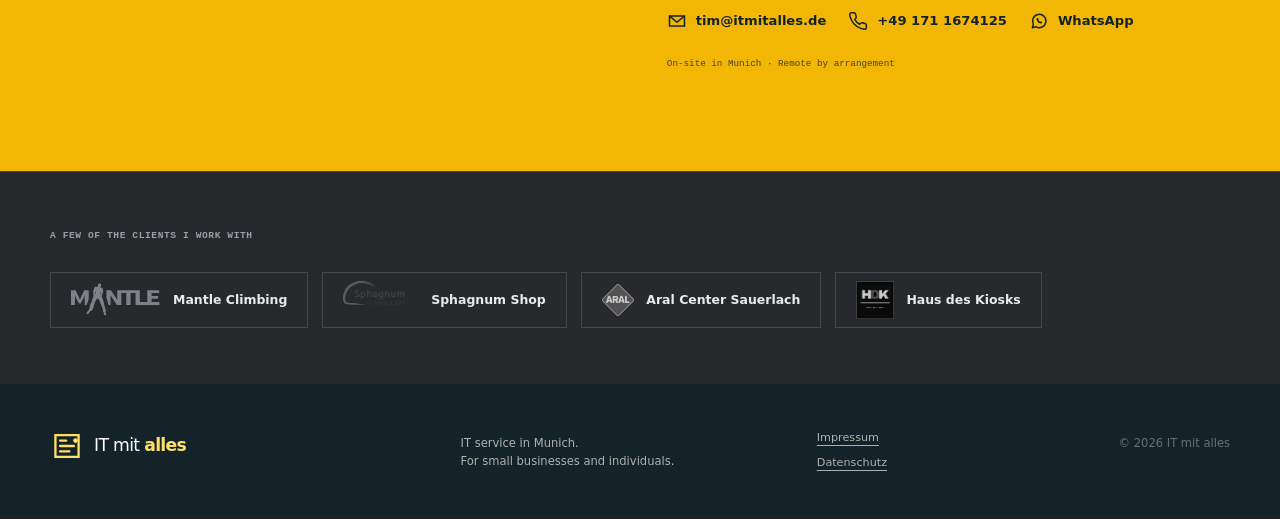
==== commit 44070d1d: "Preise-Sektion: Akzentfarbe Orange für Preise, Überschrift und erste Karte" ====
--- a/index.html
+++ b/index.html
@@ -210,7 +210,7 @@
             <p><span lang="de">Abrechnung nach tatsächlichem Aufwand – bei PC-Reparaturen in Viertelstunden-Schritten. Der Kostenvoranschlag ist immer kostenlos.</span><span lang="en">Billed for actual time spent – in 15-minute increments for PC repairs. The estimate is always free.</span></p>
           </div>
           <div class="service-grid pricing-grid">
-            <article class="service-card">
+            <article class="service-card service-card-featured">
               <span class="price-amount">40&nbsp;€<small><span lang="de">/Std.</span><span lang="en">/hr</span></small></span>
               <span class="service-tags"><span lang="de">Privatsachen · PC-Reparatur · DSL &amp; WLAN</span><span lang="en">Personal jobs · PC repair · DSL &amp; WiFi</span></span>
             </article>
--- a/styles.css
+++ b/styles.css
@@ -140,7 +140,7 @@
 .about-section { background: var(--gray-light); }.about-grid { display: grid; grid-template-columns: 1fr .8fr; gap: 90px; align-items: start; }.about-photo { width: 160px; height: 160px; object-fit: cover; margin-bottom: 26px; }.about-copy h2 { margin-bottom: 30px; }.about-copy p:not(.eyebrow) { max-width: 480px; color: var(--ink-soft); font-size: .9rem; }.about-copy p + p { margin-top: 18px; }.about-creds { margin-top: 4px; border-top: 1px solid var(--line); }.creds-intro { margin: 0; padding: 18px 0 4px; color: var(--ink-soft); font-family: 'DM Mono', monospace; font-size: .6rem; font-weight: 700; letter-spacing: .06em; text-transform: uppercase; }.creds-list { margin: 0; padding: 0; list-style: none; }.creds-list li { padding: 14px 0; border-bottom: 1px solid var(--line); font-size: .88rem; font-weight: 600; }
 .approach-section { color: var(--white); background: var(--night); }.approach-grid { display: grid; grid-template-columns: .85fr 1fr; gap: 120px; align-items: center; }.approach-copy h2 { margin-bottom: 30px; }.approach-copy p:not(.eyebrow) { max-width: 490px; color: rgba(255,253,248,.63); font-size: .9rem; }.approach-copy p + p { margin-top: 18px; }.steps { border-top: 1px solid rgba(255,255,255,.2); }.step { display: grid; grid-template-columns: 58px 1fr; gap: 18px; padding: 27px 0; border-bottom: 1px solid rgba(255,255,255,.2); }.step > span { color: var(--orange-soft); font-family: 'DM Mono', monospace; font-size: .65rem; }.step h3 { margin: 0 0 8px; color: white; font-size: 1.1rem; letter-spacing: -.04em; }.step p { max-width: 380px; margin: 0; color: rgba(255,255,255,.56); font-size: .78rem; }
 
-.pricing-grid .service-card { min-height: 190px; }.price-amount { display: block; margin: 8px 0 18px; color: var(--ink); font-size: 2.2rem; font-weight: 800; letter-spacing: -.02em; }.price-amount small { margin-left: 4px; color: var(--ink-soft); font-size: 1rem; font-weight: 500; }.pricing-notes { margin-top: 60px; }
+.pricing-section h2 em { color: var(--orange); }.pricing-grid .service-card { min-height: 190px; }.price-amount { display: block; margin: 8px 0 18px; color: var(--orange); font-size: 2.2rem; font-weight: 800; letter-spacing: -.02em; }.price-amount small { margin-left: 4px; color: var(--ink-soft); font-size: 1rem; font-weight: 500; }.pricing-notes { margin-top: 60px; }.pricing-notes span:first-child { color: var(--orange); }
 .fit-section { background: var(--paper-dark); }.fit-grid { display: grid; grid-template-columns: .9fr 1fr; gap: 120px; align-items: center; }.fit-list { border-top: 1px solid var(--line); }.fit-list p { display: flex; gap: 18px; align-items: baseline; margin: 0; padding: 20px 0; border-bottom: 1px solid var(--line); font-size: .86rem; }.fit-list span { color: var(--ink); font-size: 1.3rem; font-weight: 500; }
 .contact-section { padding: 90px 0; background: var(--orange); }.contact-box { display: grid; grid-template-columns: .9fr 1fr; gap: 110px; align-items: start; }.contact-box h2 { color: var(--night); }.contact-box h2 em { color: var(--night-soft); }.contact-box .eyebrow-light { color: var(--night-soft); }.contact-copy p { max-width: 420px; color: rgba(20,35,41,.78); font-size: .88rem; }.contact-copy .button { margin: 4px 0 0; border: 0; cursor: pointer; }.contact-note { margin-top: 26px; font-family: 'DM Mono', monospace; font-size: .58rem !important; }
 
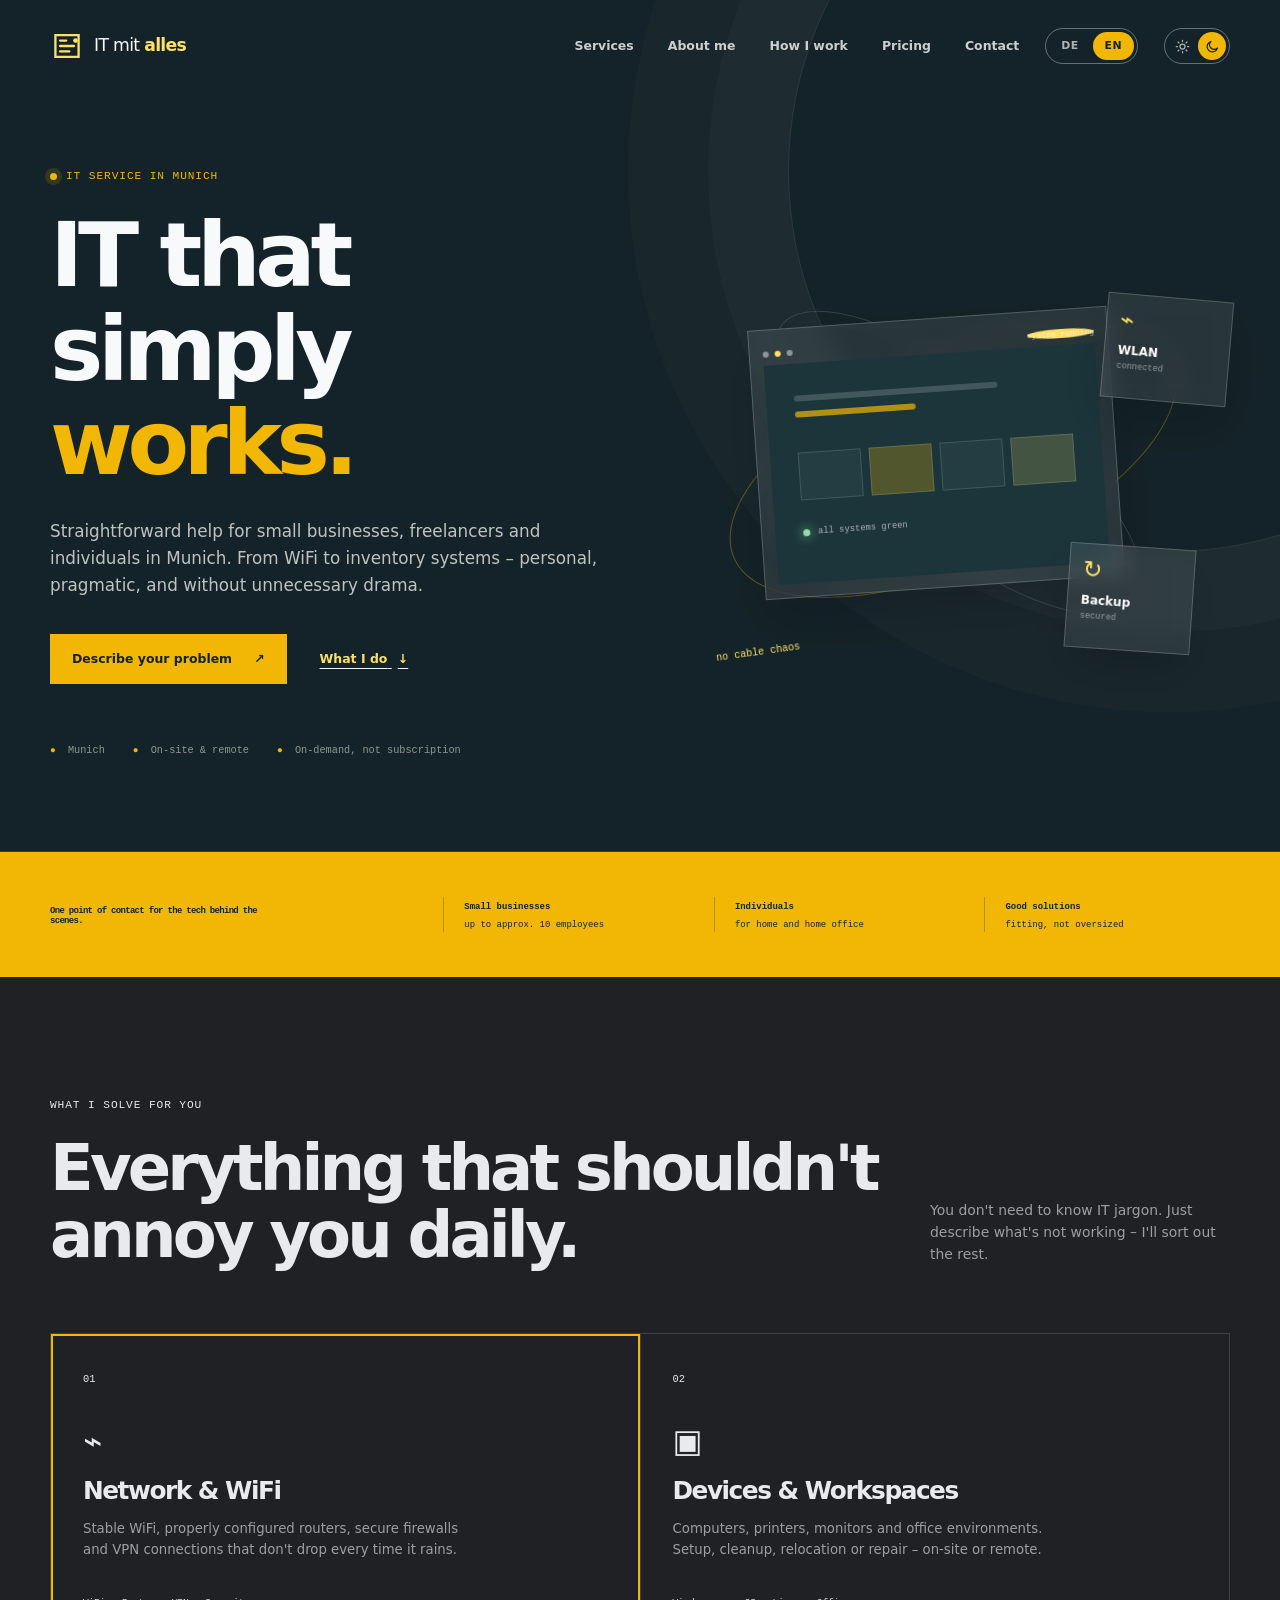
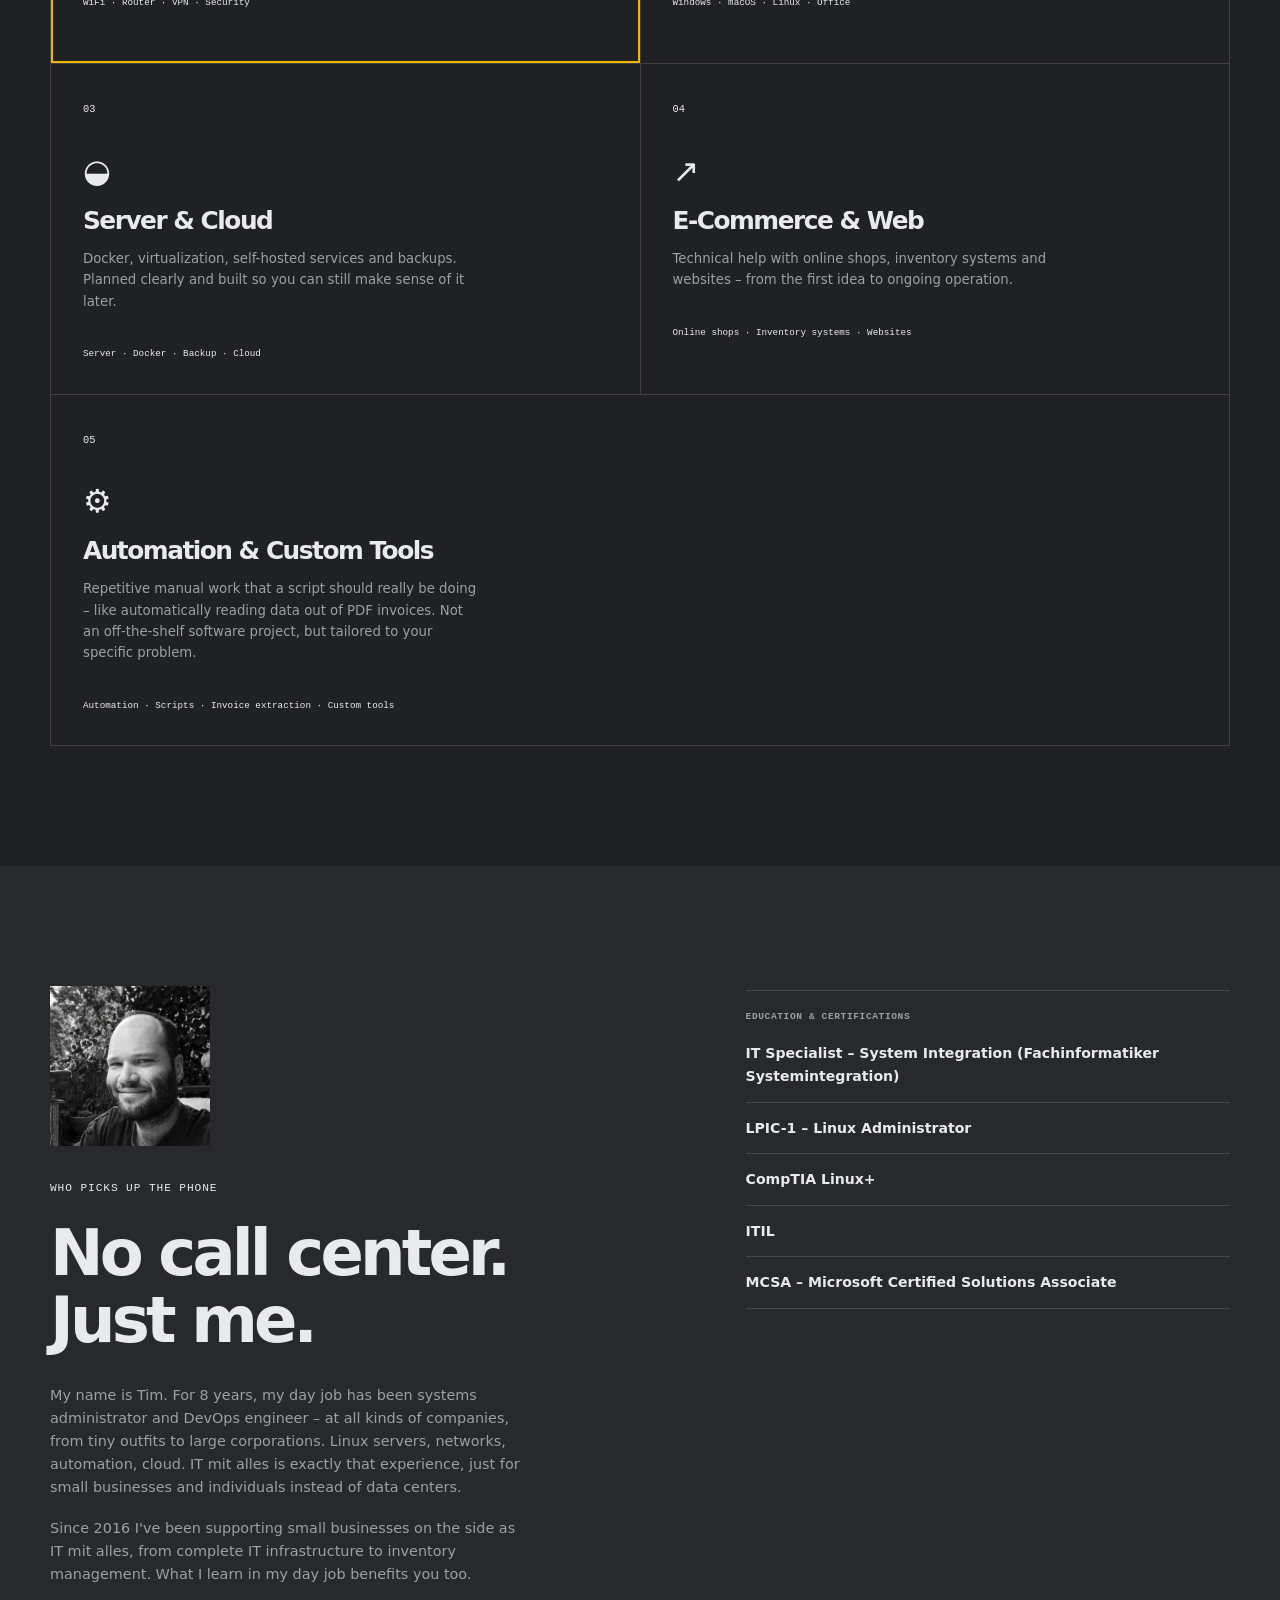
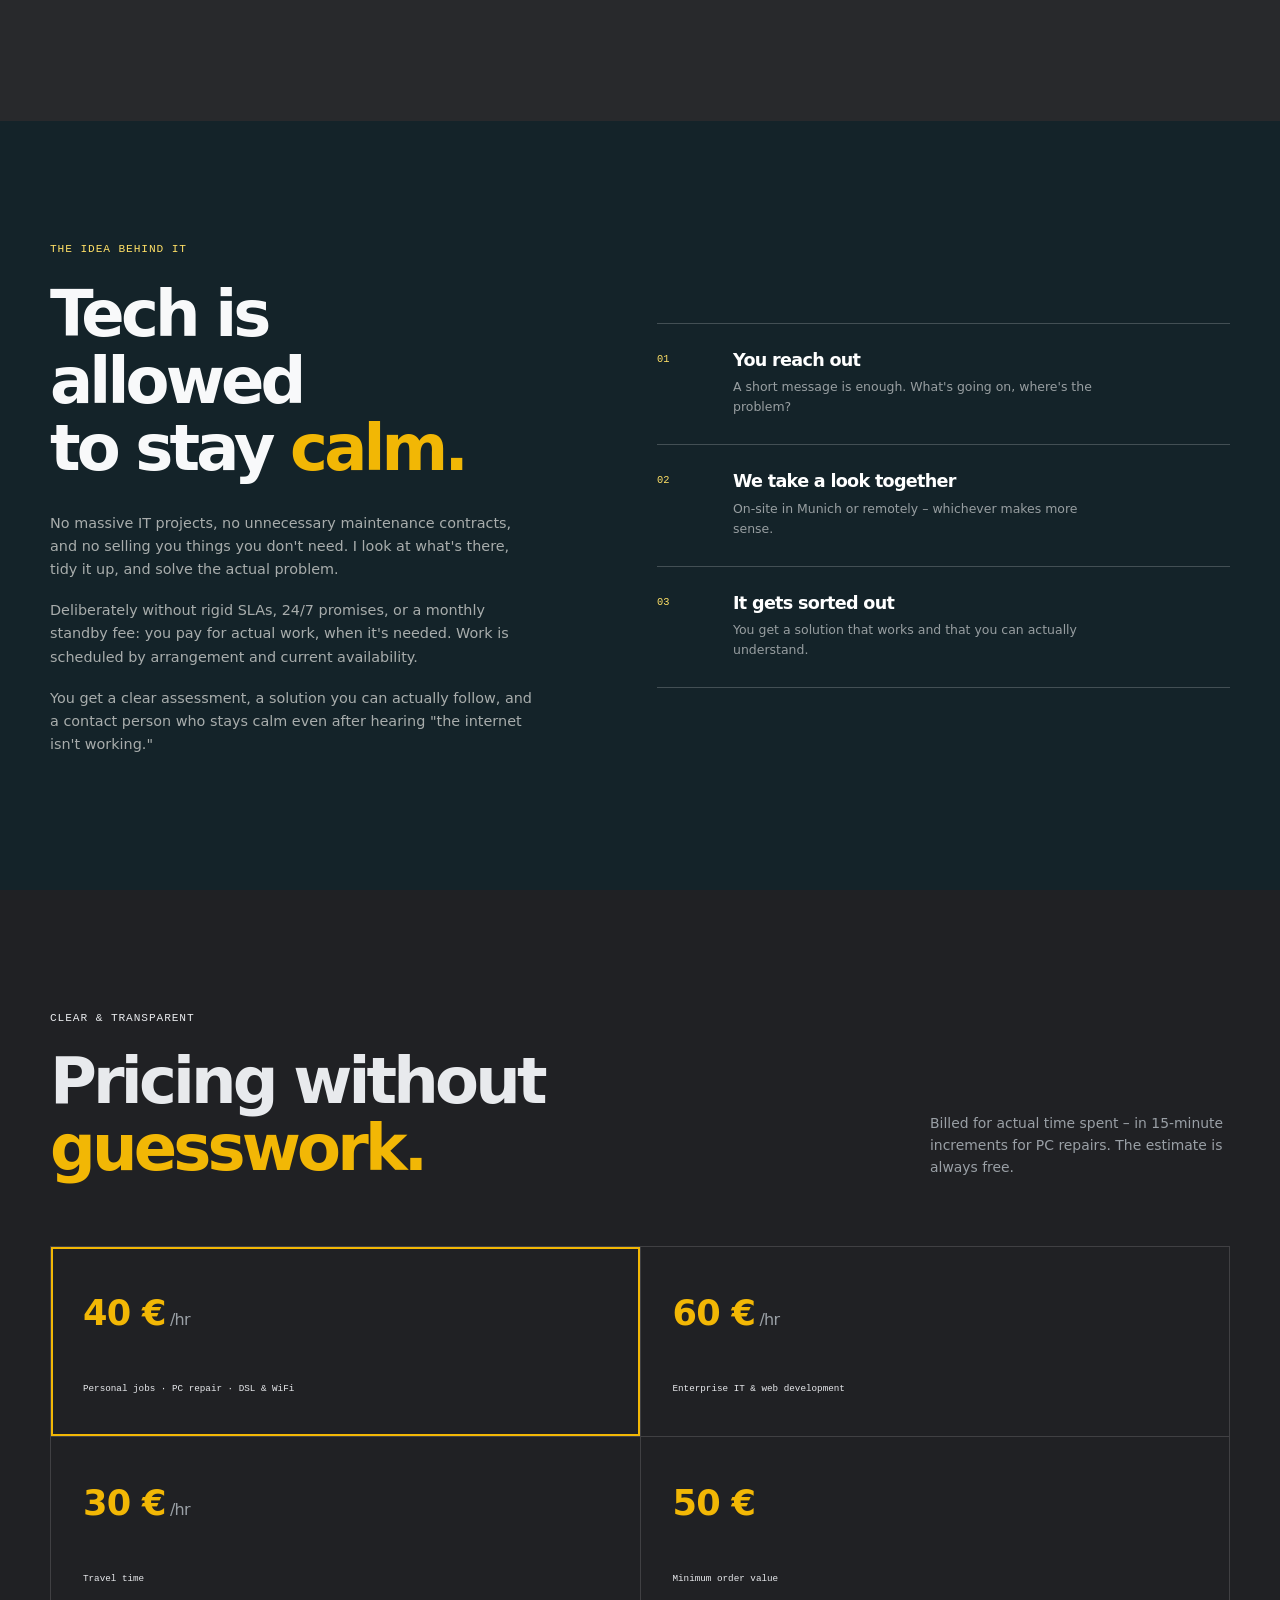
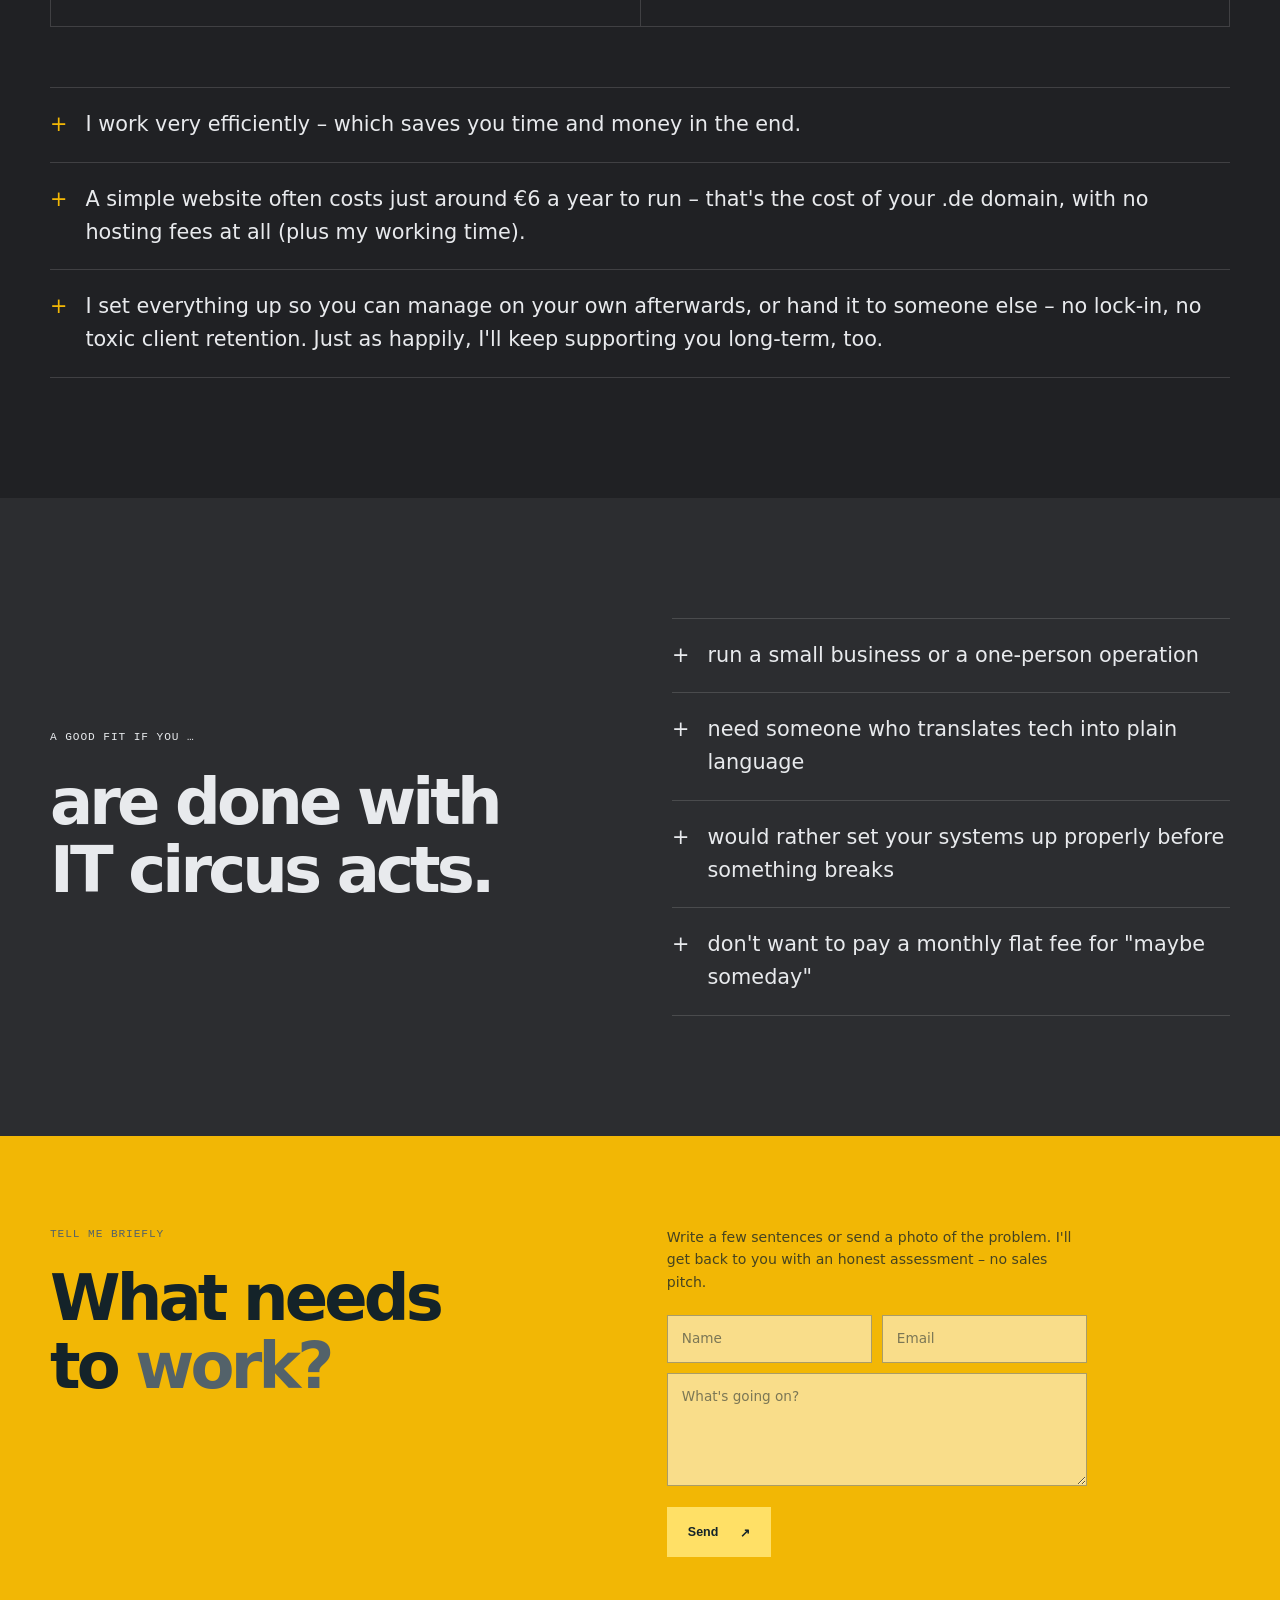
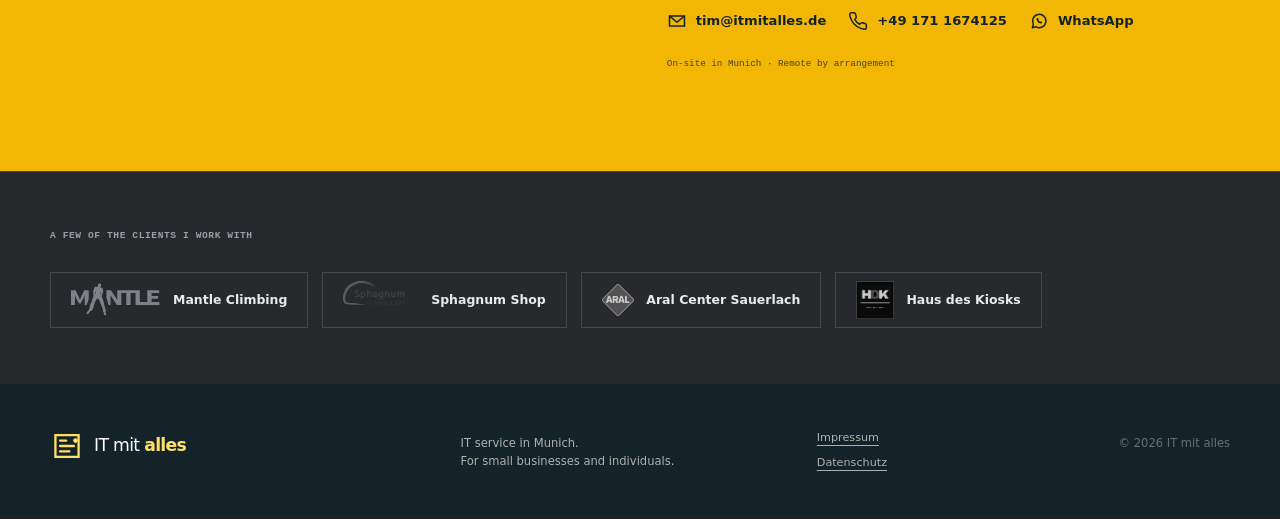
==== commit 22531f30: "Preise-Notes: Website statt Domain-Jargon erklären, Langzeitbetreuung als echtes Angebot statt Kür f" ====
--- a/index.html
+++ b/index.html
@@ -229,8 +229,8 @@
           </div>
           <div class="fit-list pricing-notes">
             <p><span>+</span> <span lang="de">Ich arbeite sehr zügig – das spart dir am Ende Zeit und Geld.</span><span lang="en">I work very efficiently – which saves you time and money in the end.</span></p>
-            <p><span>+</span> <span lang="de">Durch meine Auswahl an Diensten realisiere ich Domains oft für rund 6&nbsp;€ im Jahr – ganz ohne Hostingkosten (zzgl. Arbeitszeit).</span><span lang="en">Thanks to the services I choose, domains often cost around €6 a year – with no hosting costs at all (plus my working time).</span></p>
-            <p><span>+</span> <span lang="de">Ich baue alles so, dass du danach allein zurechtkommst oder jemand anderes übernehmen kann – kein Lock-in, keine toxische Kundenbindung. Auf Wunsch betreue ich aber auch langfristig weiter.</span><span lang="en">I set everything up so you can manage on your own afterwards, or hand it to someone else – no lock-in, no toxic client retention. If you'd rather I stay on long-term, that works too.</span></p>
+            <p><span>+</span> <span lang="de">Eine einfache Website realisiere ich oft für nur rund 6&nbsp;€ im Jahr – das sind die Kosten für deine .de-Domain, ganz ohne Hostingkosten (zzgl. Arbeitszeit).</span><span lang="en">A simple website often costs just around €6 a year to run – that's the cost of your .de domain, with no hosting fees at all (plus my working time).</span></p>
+            <p><span>+</span> <span lang="de">Ich baue alles so, dass du danach allein zurechtkommst oder jemand anderes übernehmen kann – kein Lock-in, keine toxische Kundenbindung. Genauso gerne betreue ich dich aber auch langfristig weiter.</span><span lang="en">I set everything up so you can manage on your own afterwards, or hand it to someone else – no lock-in, no toxic client retention. Just as happily, I'll keep supporting you long-term, too.</span></p>
           </div>
         </div>
       </section>
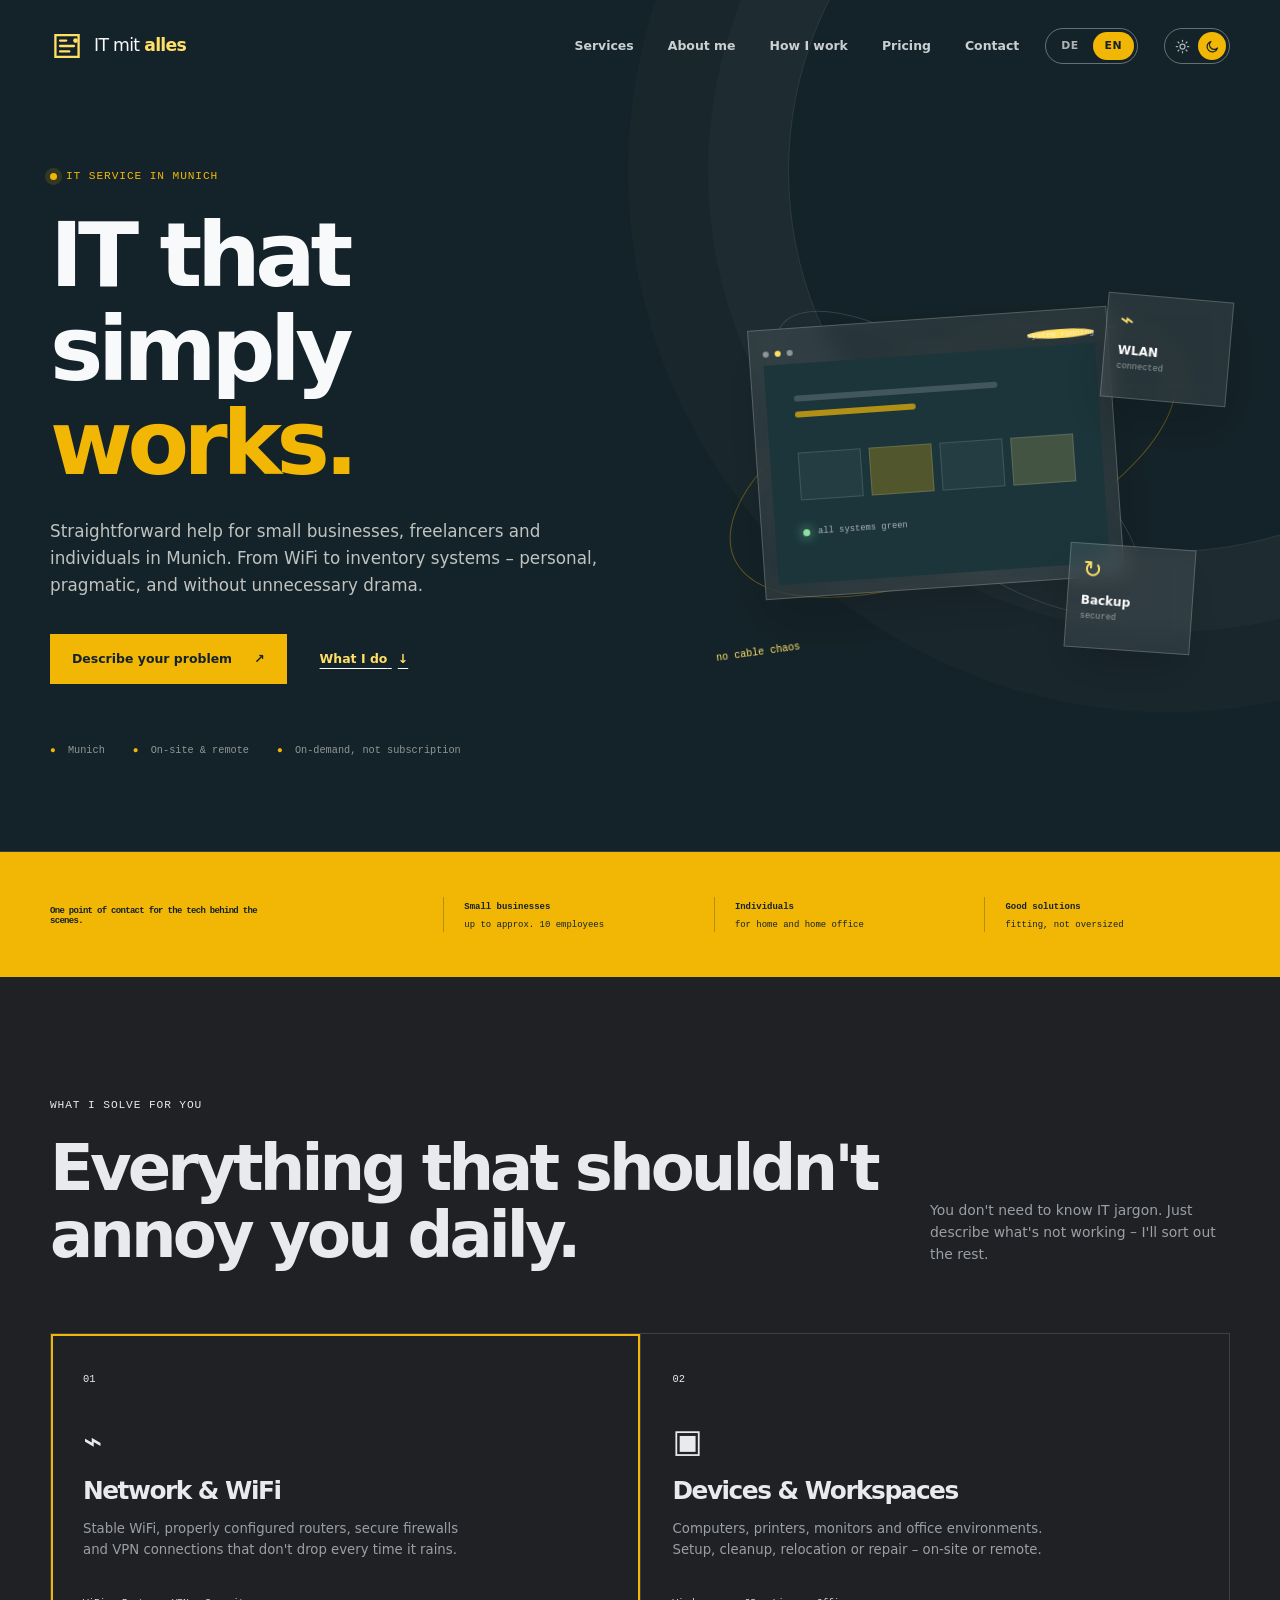
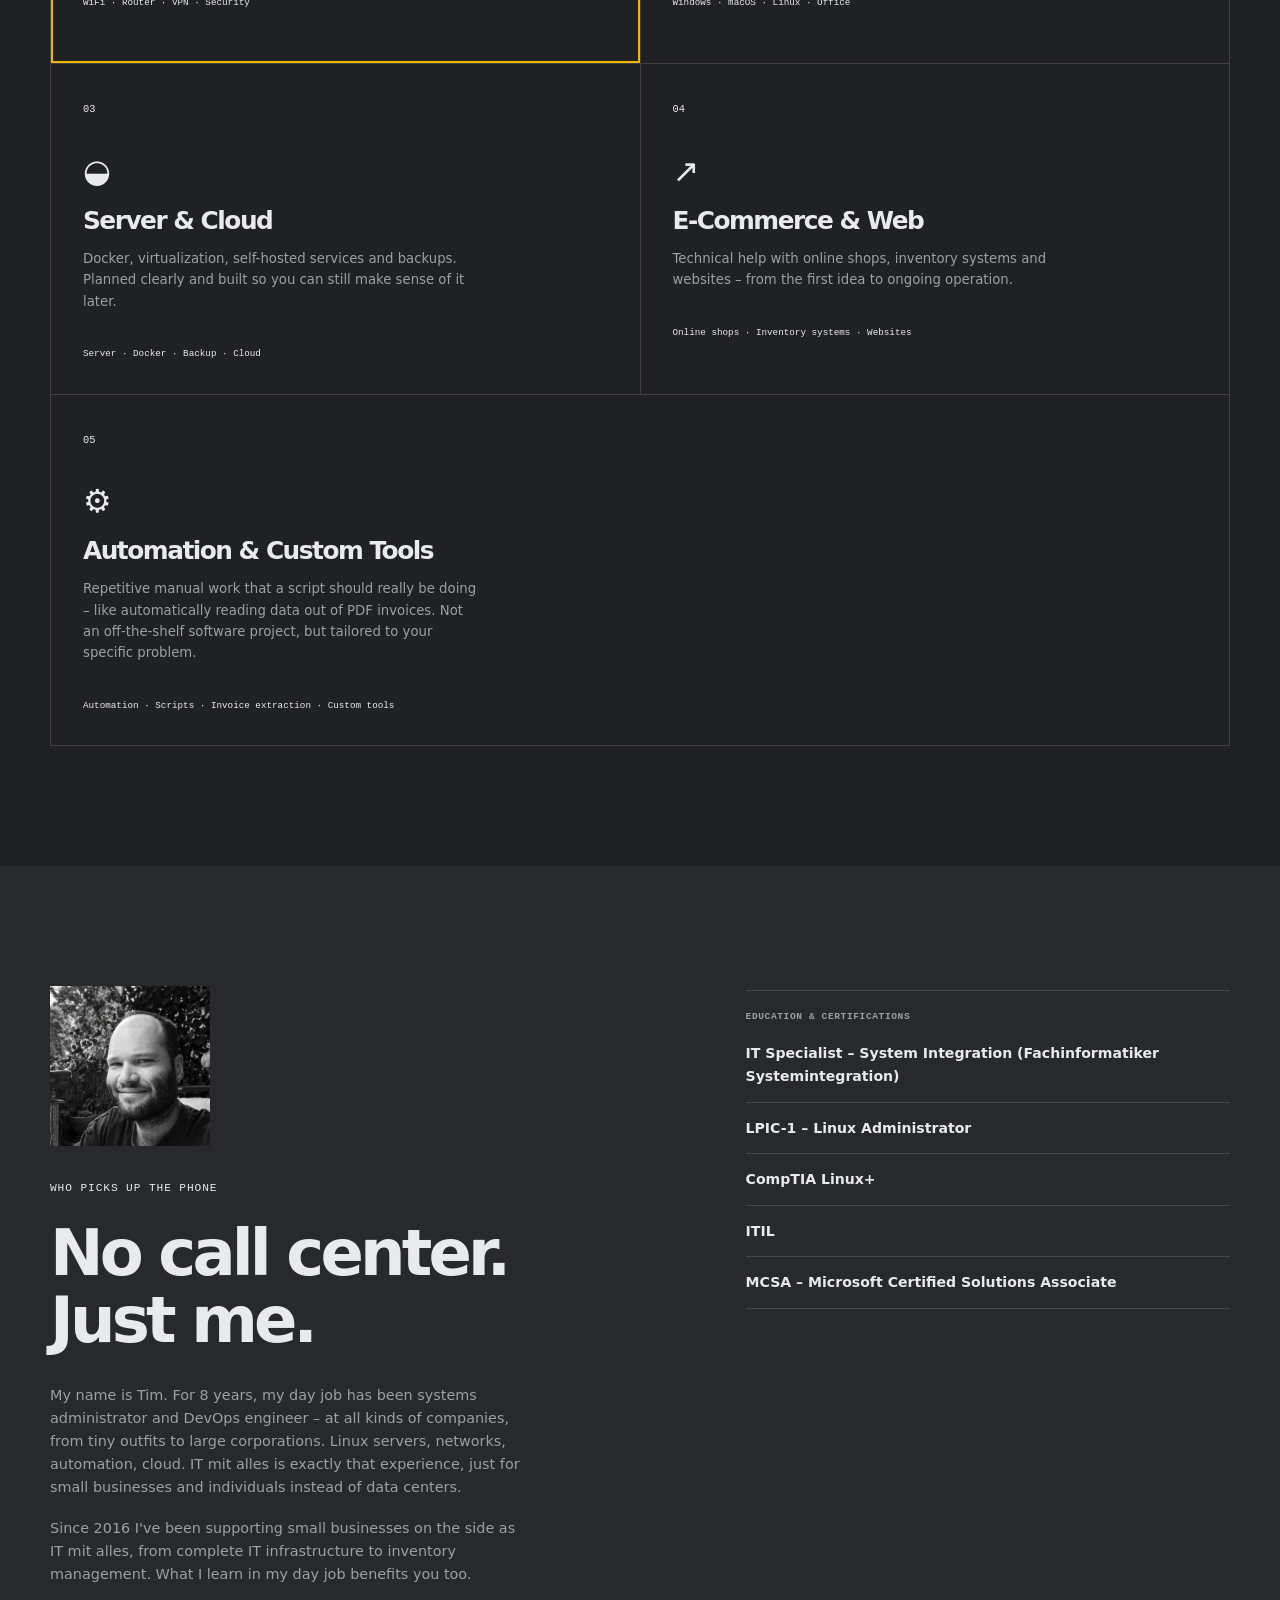
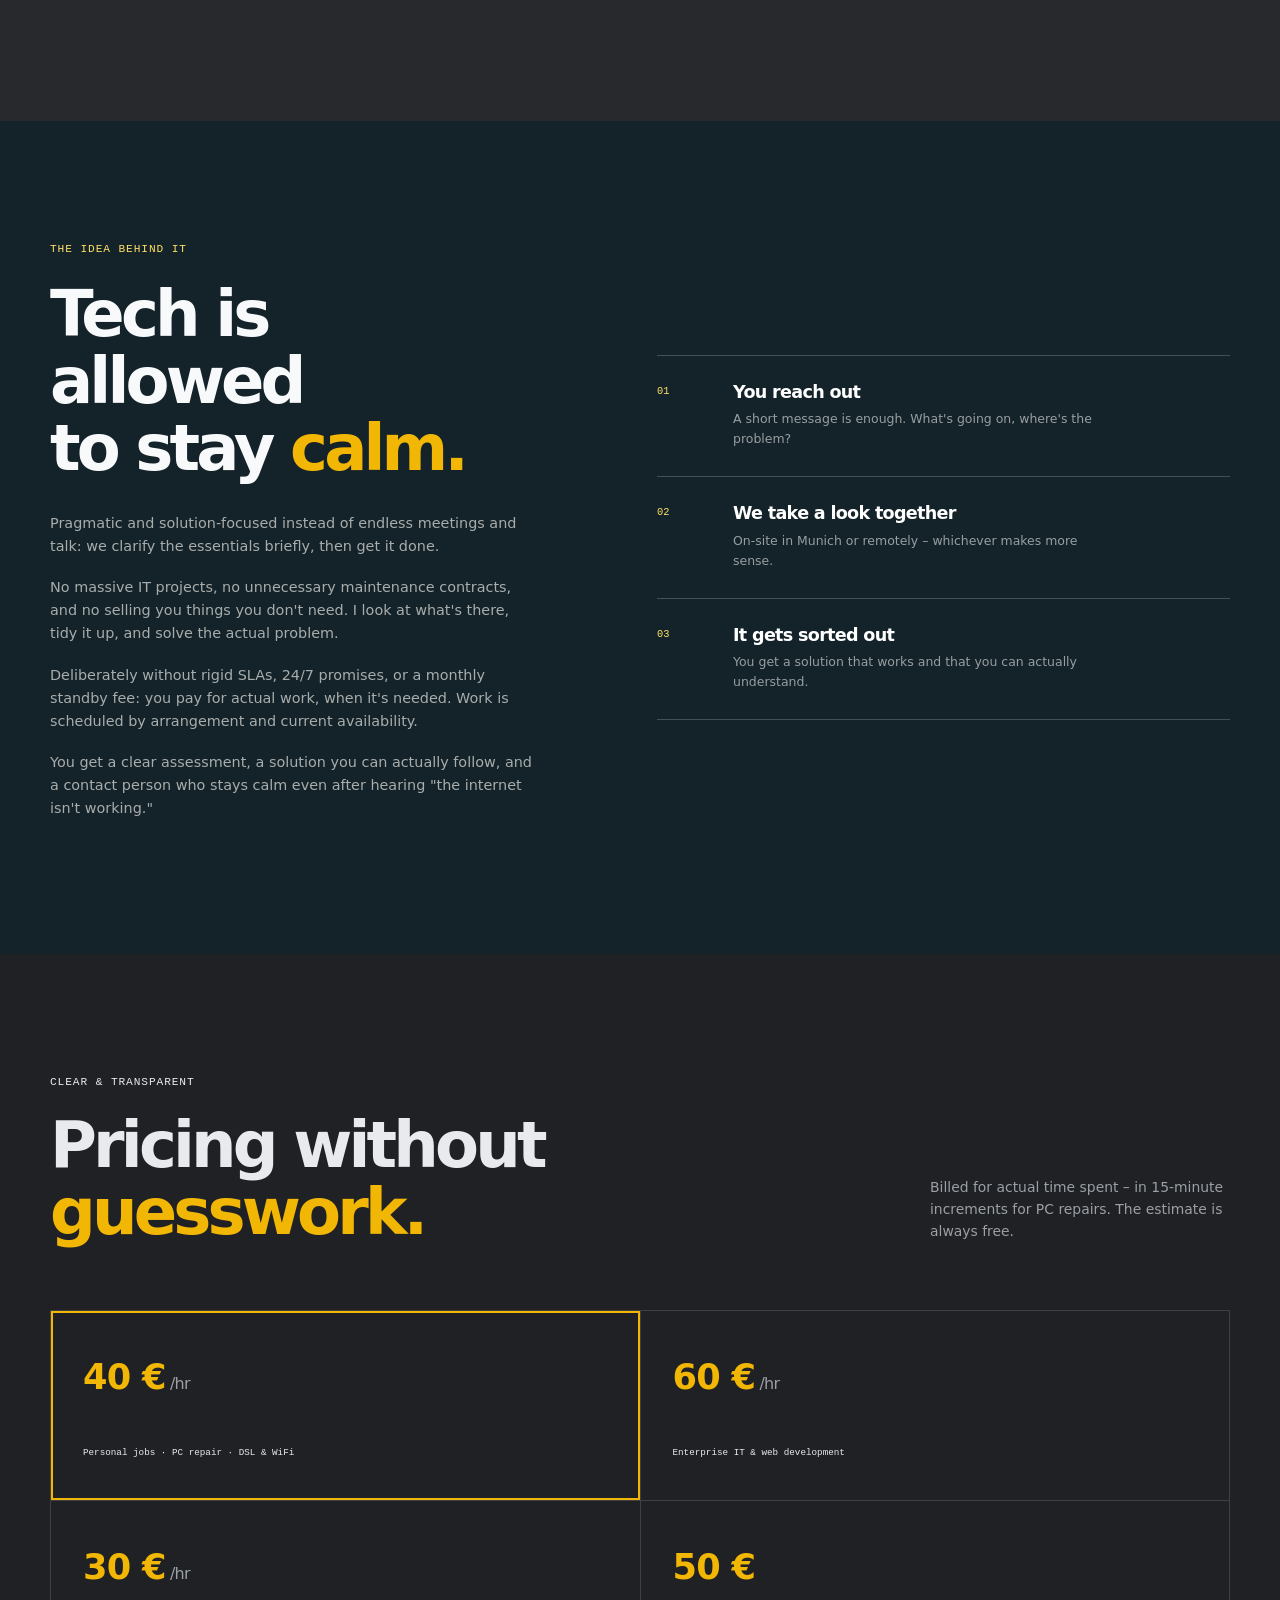
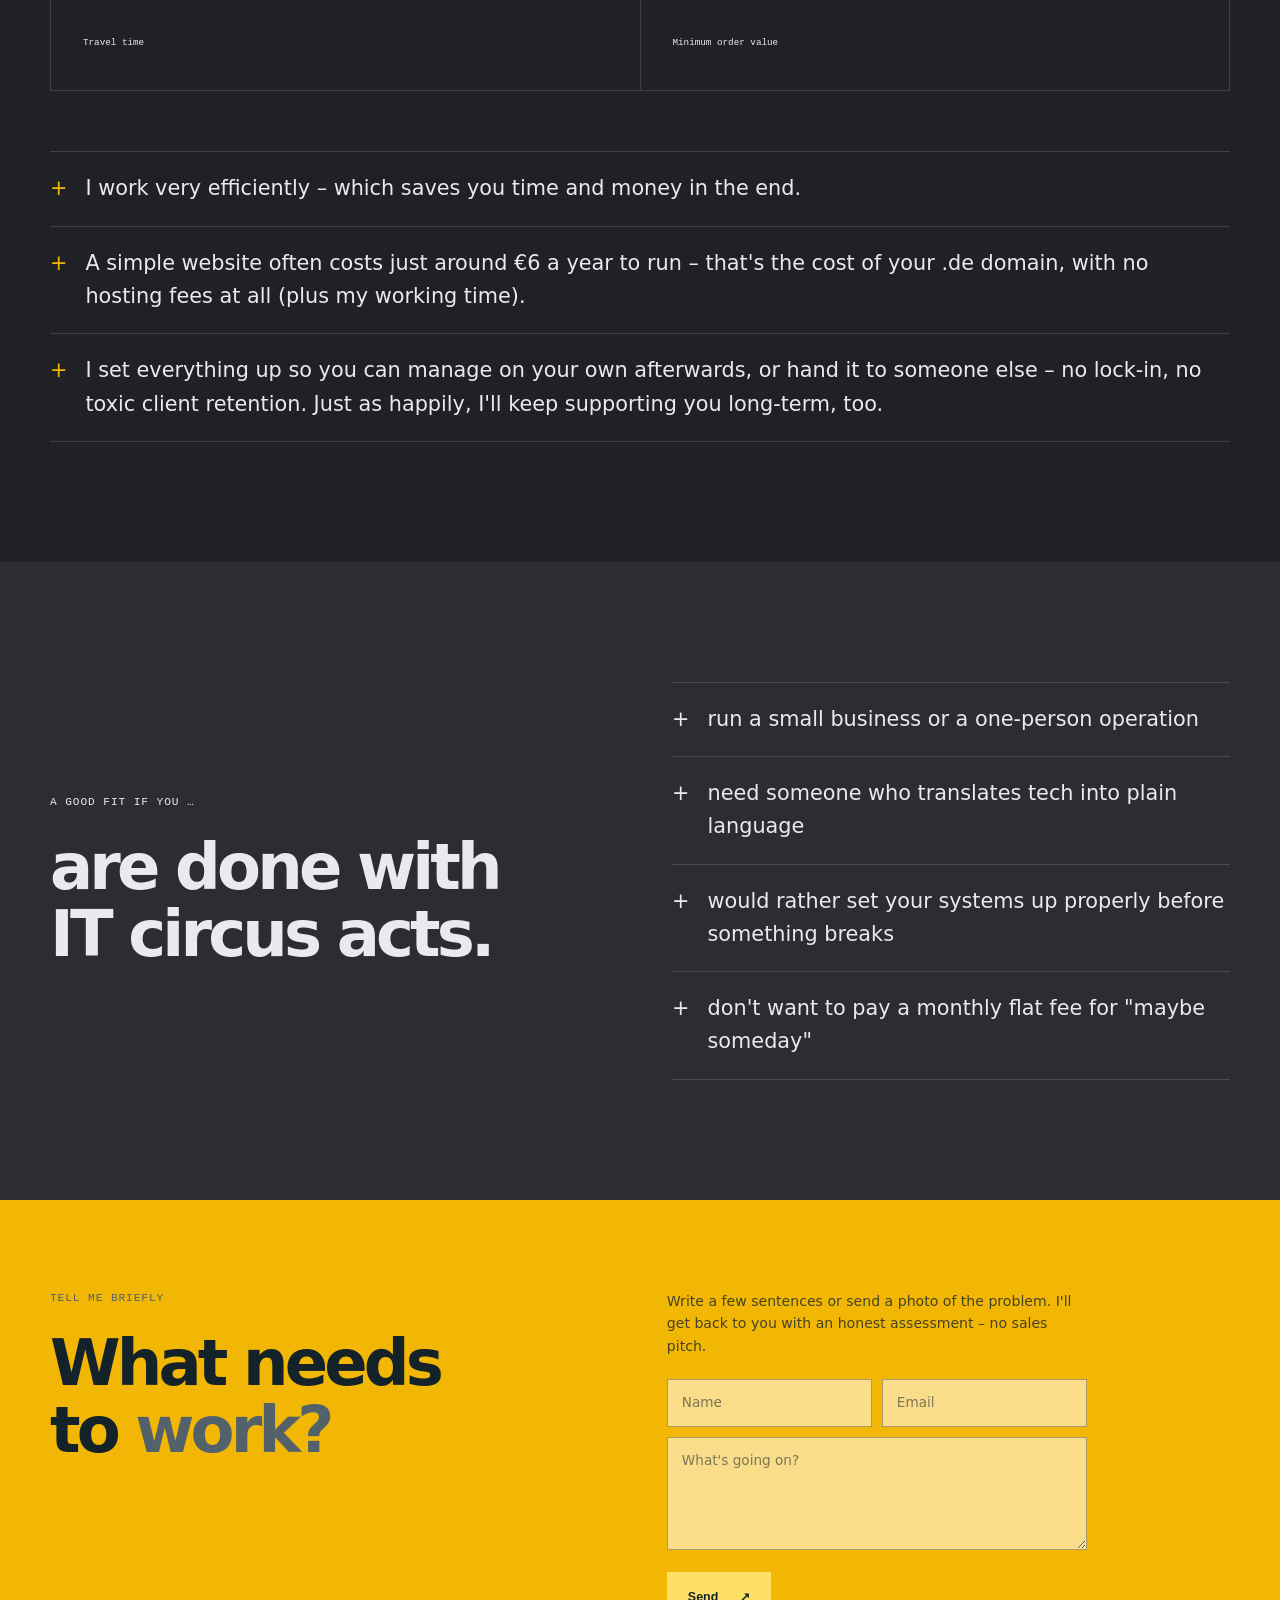
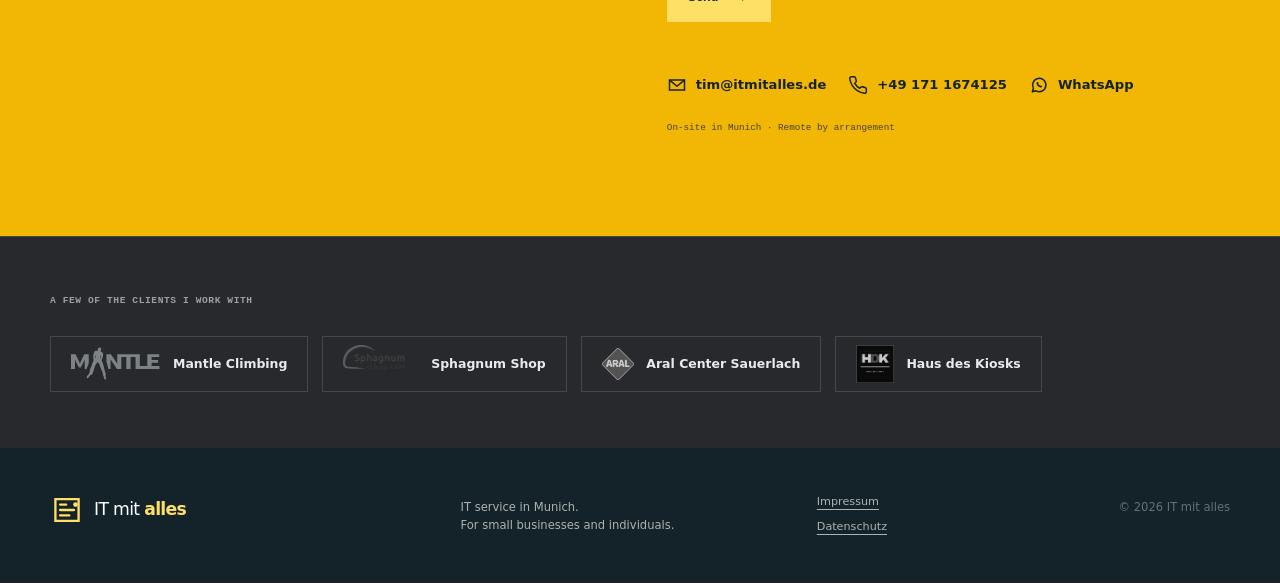
==== commit 9476f11e: "Arbeitsweise: pragmatisch und lösungsorientiert statt Meetings/Gelaber ergänzen" ====
--- a/index.html
+++ b/index.html
@@ -188,6 +188,7 @@
           <div class="approach-copy">
             <p class="eyebrow eyebrow-light"><span lang="de">Die Idee dahinter</span><span lang="en">The idea behind it</span></p>
             <h2><span lang="de">Technik darf<br><em>unaufgeregt</em> sein.</span><span lang="en">Tech is allowed<br>to stay <em>calm.</em></span></h2>
+            <p><span lang="de">Pragmatisch und lösungsorientiert statt zig Meetings und viel Gelaber: Wir klären kurz das Nötigste, dann wird gemacht.</span><span lang="en">Pragmatic and solution-focused instead of endless meetings and talk: we clarify the essentials briefly, then get it done.</span></p>
             <p><span lang="de">Keine riesigen IT-Projekte, keine unnötigen Wartungsverträge und kein Verkauf von Dingen, die du nicht brauchst. Ich schaue mir an, was da ist, räume auf und löse das konkrete Problem.</span><span lang="en">No massive IT projects, no unnecessary maintenance contracts, and no selling you things you don't need. I look at what's there, tidy it up, and solve the actual problem.</span></p>
             <p><span lang="de">Bewusst ohne starre SLAs, 24/7-Versprechen oder monatliche Bereitschaftspauschale: Du zahlst für konkrete Arbeit, wenn sie gebraucht wird. Die Bearbeitung erfolgt nach Absprache und aktueller Verfügbarkeit.</span><span lang="en">Deliberately without rigid SLAs, 24/7 promises, or a monthly standby fee: you pay for actual work, when it's needed. Work is scheduled by arrangement and current availability.</span></p>
             <p><span lang="de">Du bekommst eine klare Einschätzung, eine nachvollziehbare Lösung und einen Ansprechpartner, der auch nach dem Satz „Das Internet geht nicht“ noch ruhig bleibt.</span><span lang="en">You get a clear assessment, a solution you can actually follow, and a contact person who stays calm even after hearing "the internet isn't working."</span></p>
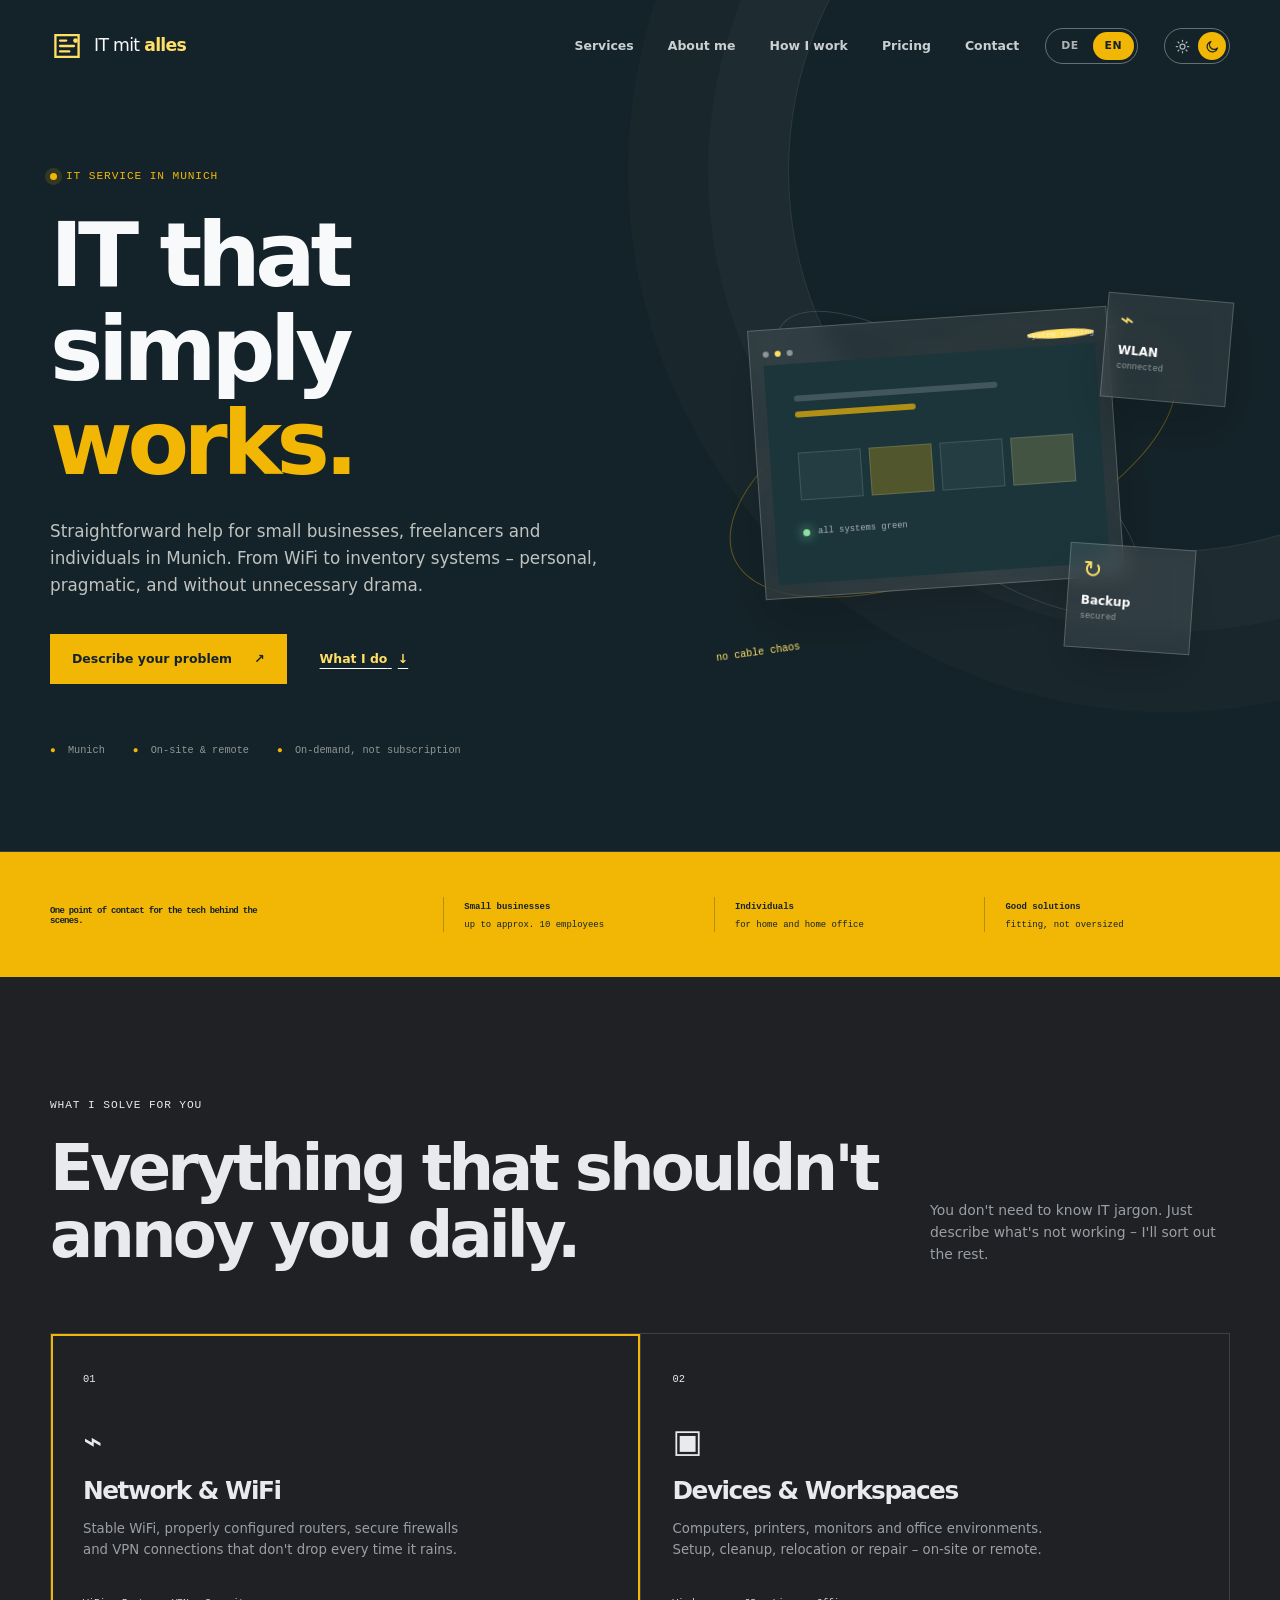
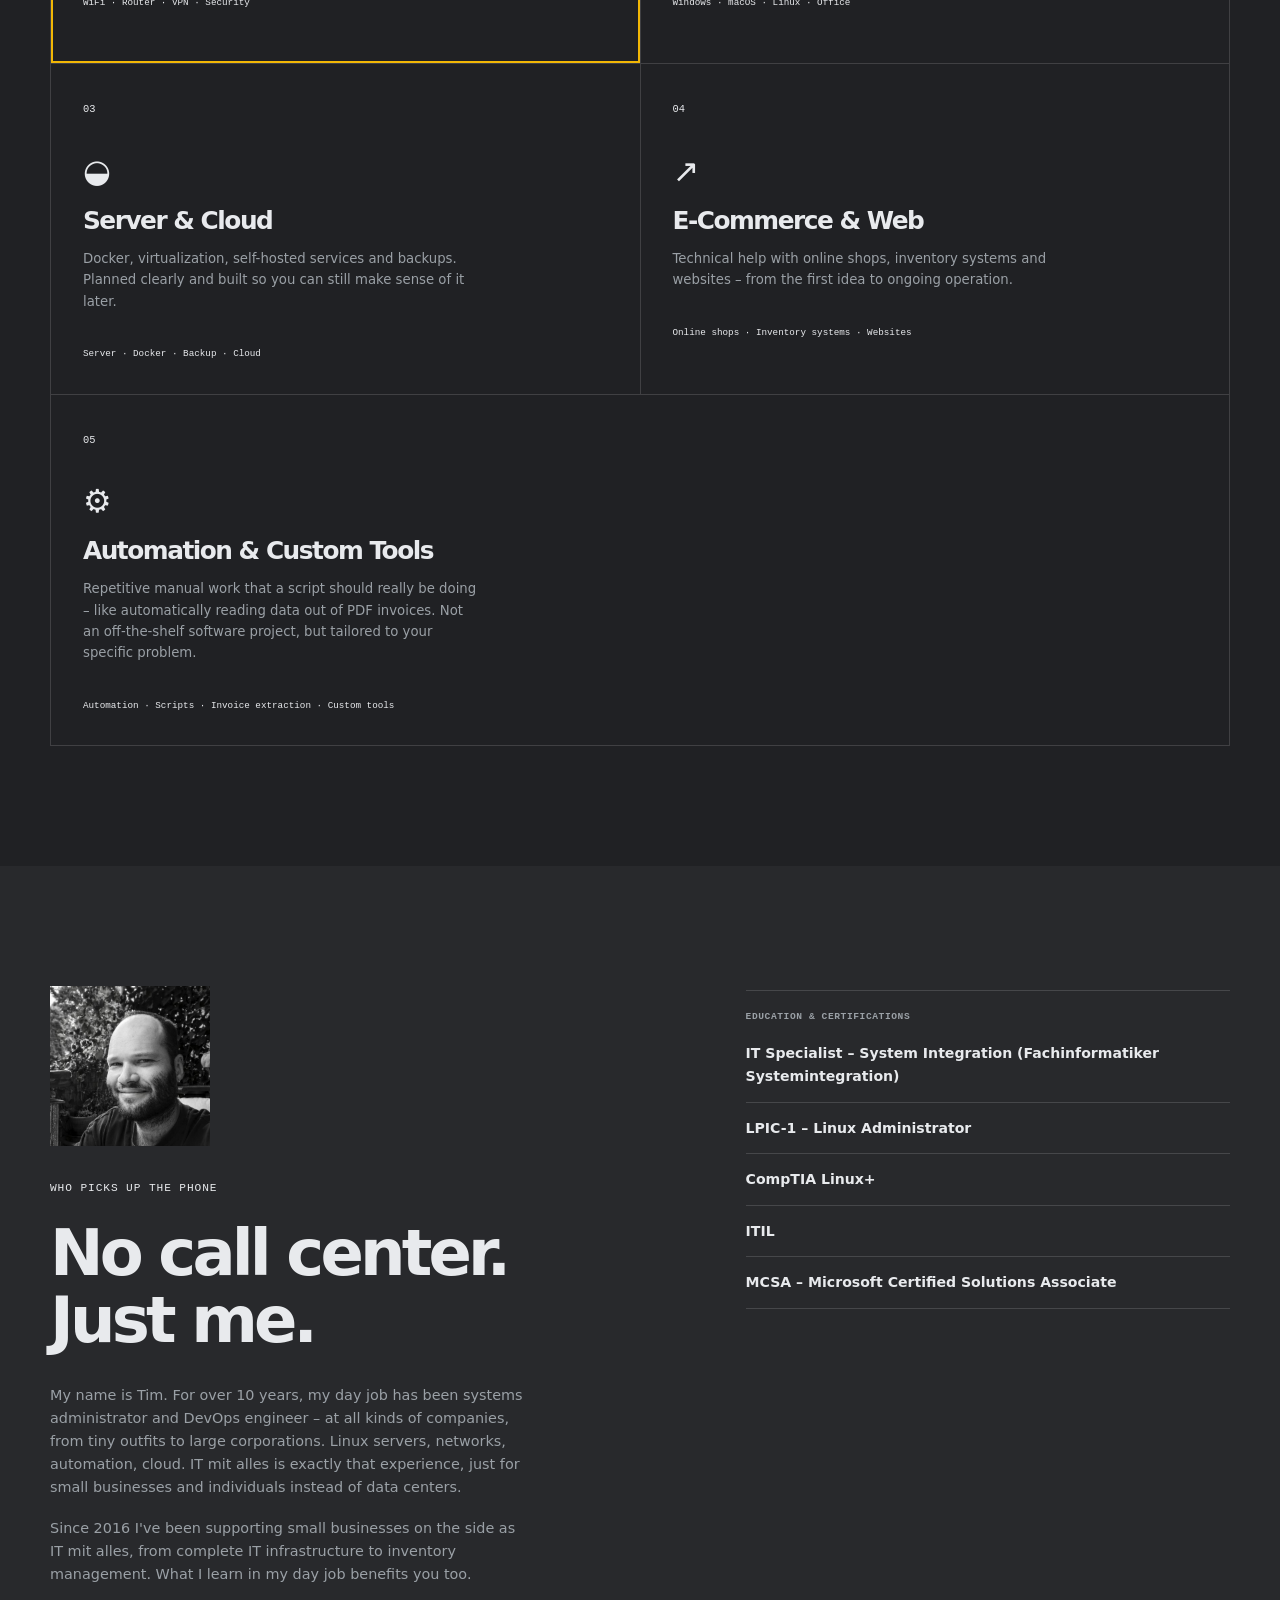
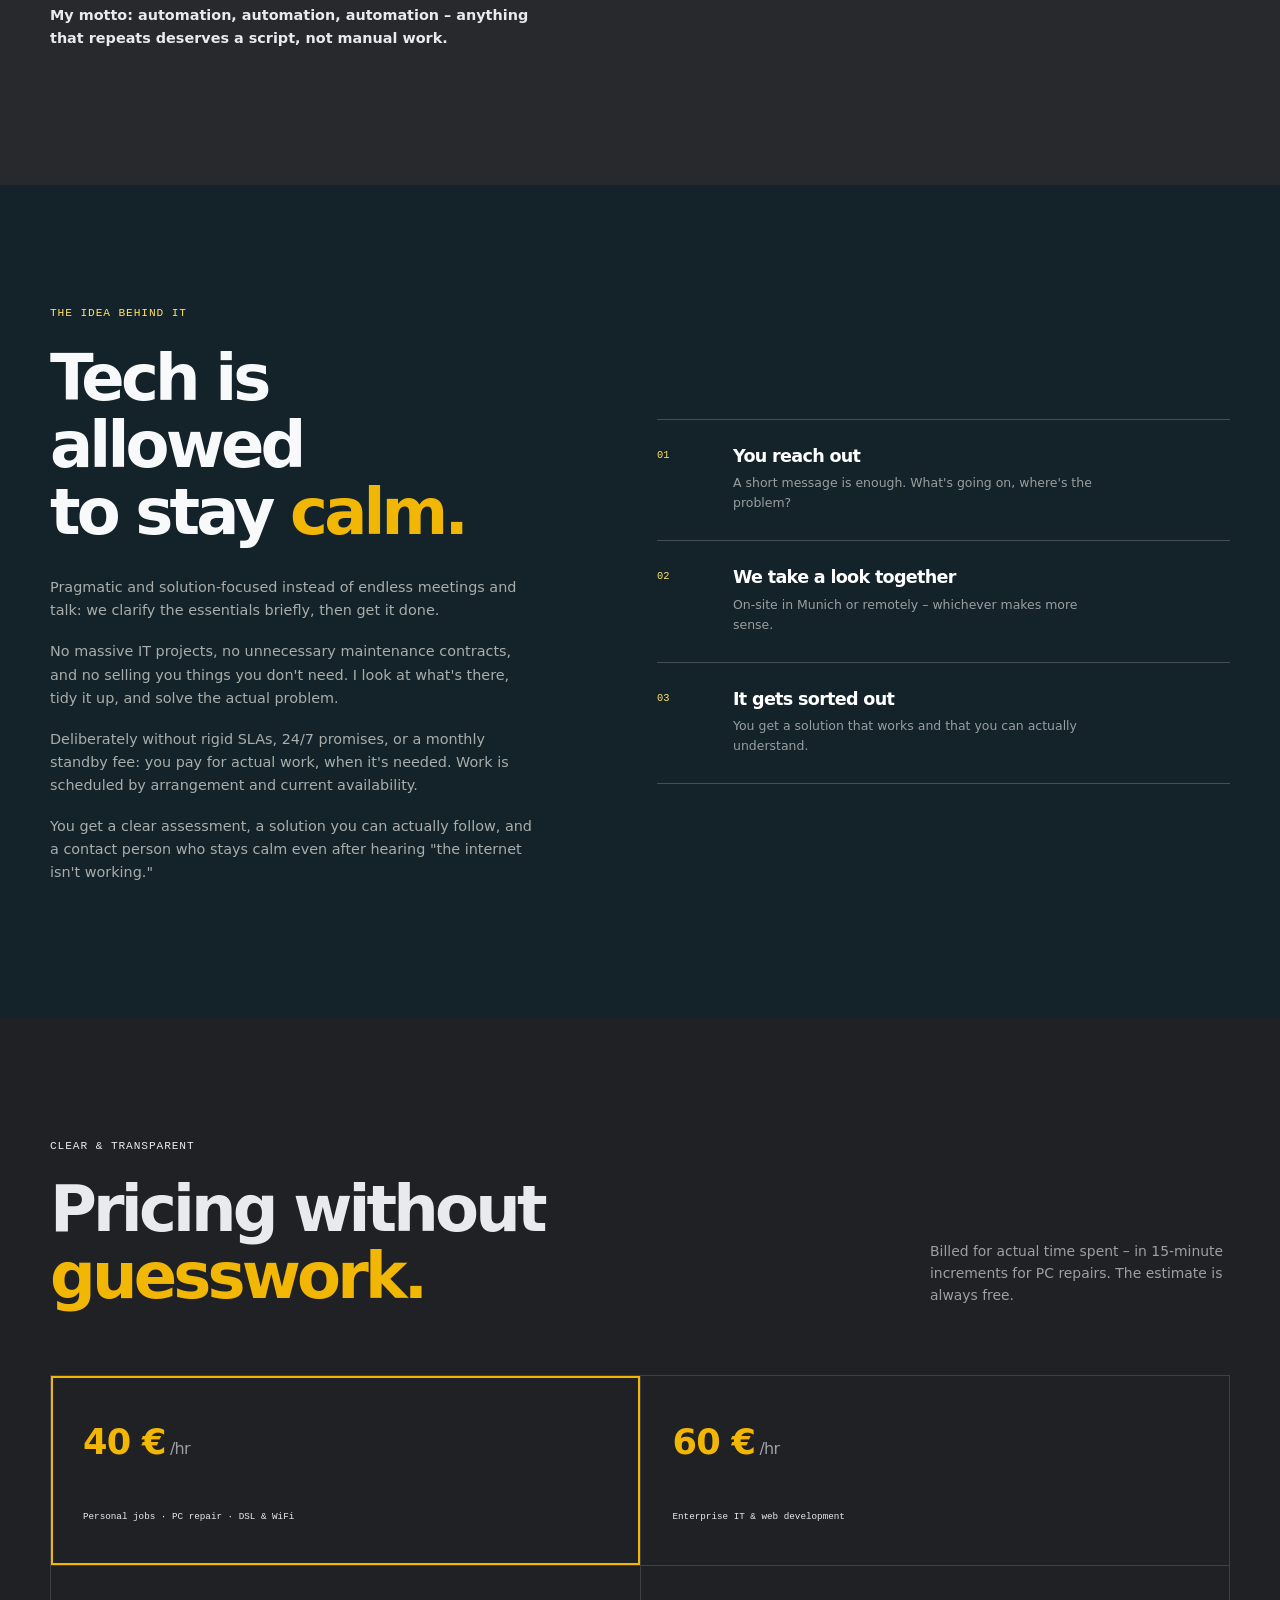
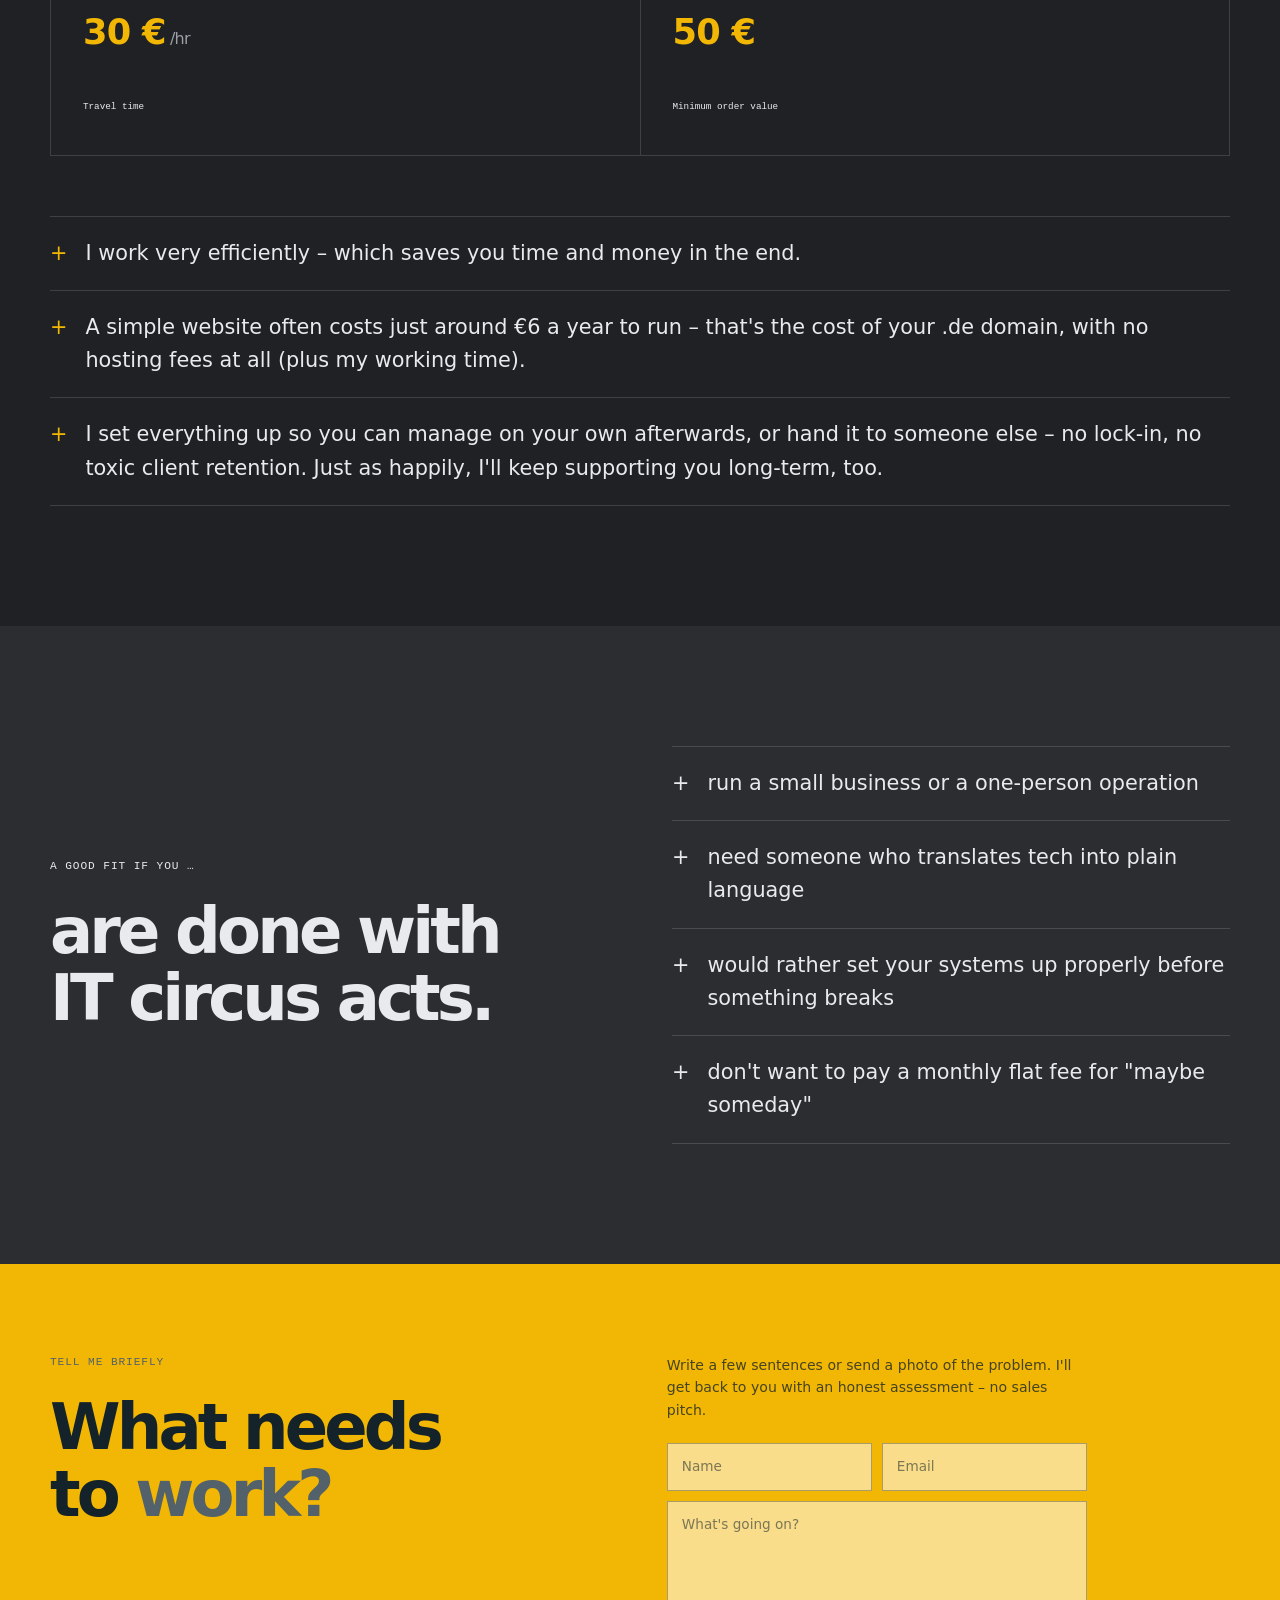
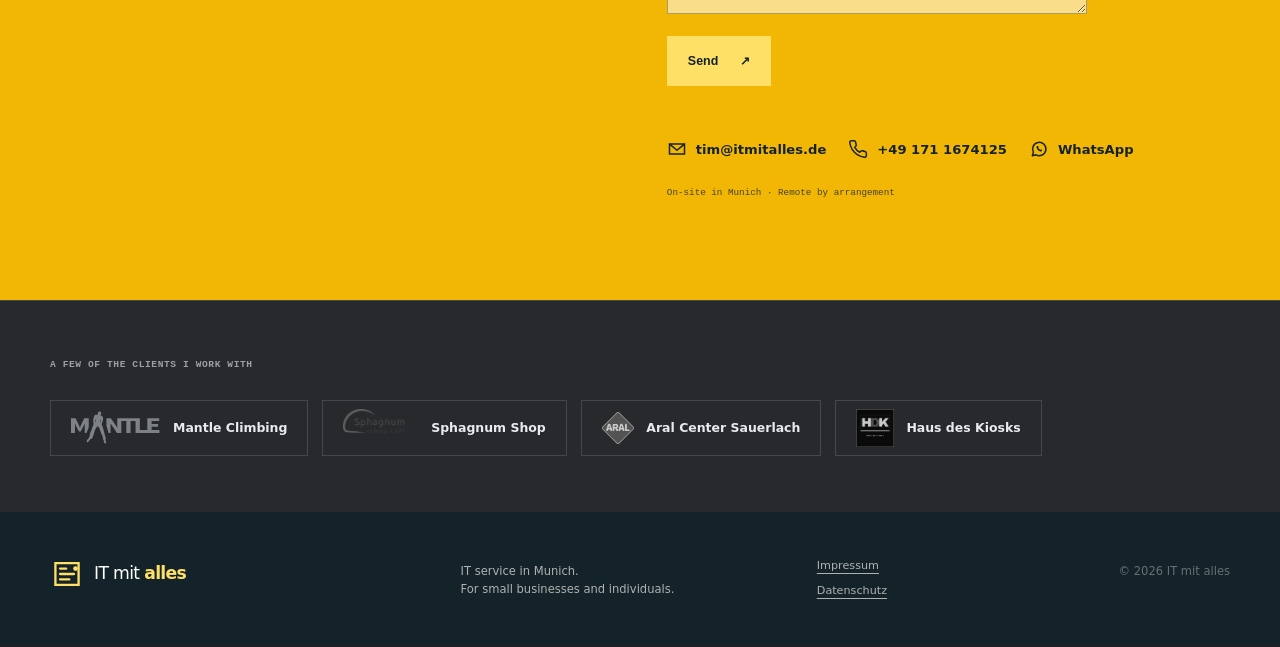
==== commit 68ceddd6: "Über mich: 10+ Jahre Erfahrung betonen, Automatisierungs-Motto ergänzen" ====
--- a/index.html
+++ b/index.html
@@ -167,8 +167,9 @@
             <img class="about-photo" src="assets/profile/tim.jpg" width="160" height="160" alt="Tim, Gründer von IT mit alles" loading="lazy">
             <p class="eyebrow"><span lang="de">Wer hier ans Telefon geht</span><span lang="en">Who picks up the phone</span></p>
             <h2><span lang="de">Kein Callcenter.<br><em>Nur ich.</em></span><span lang="en">No call center.<br><em>Just me.</em></span></h2>
-            <p><span lang="de">Mein Name ist Tim. Seit 8 Jahren arbeite ich hauptberuflich als Systemadministrator und DevOps Engineer – in unterschiedlichsten Unternehmen, von der Klitsche bis zum Konzern. Linux-Server, Netzwerke, Automatisierung, Cloud. IT mit alles ist genau diese Erfahrung, nur für kleine Firmen und Privatpersonen statt für Rechenzentren.</span><span lang="en">My name is Tim. For 8 years, my day job has been systems administrator and DevOps engineer – at all kinds of companies, from tiny outfits to large corporations. Linux servers, networks, automation, cloud. IT mit alles is exactly that experience, just for small businesses and individuals instead of data centers.</span></p>
+            <p><span lang="de">Mein Name ist Tim. Seit über 10 Jahren arbeite ich hauptberuflich als Systemadministrator und DevOps Engineer – in unterschiedlichsten Unternehmen, von der Klitsche bis zum Konzern. Linux-Server, Netzwerke, Automatisierung, Cloud. IT mit alles ist genau diese Erfahrung, nur für kleine Firmen und Privatpersonen statt für Rechenzentren.</span><span lang="en">My name is Tim. For over 10 years, my day job has been systems administrator and DevOps engineer – at all kinds of companies, from tiny outfits to large corporations. Linux servers, networks, automation, cloud. IT mit alles is exactly that experience, just for small businesses and individuals instead of data centers.</span></p>
             <p><span lang="de">Seit 2016 betreue ich nebenbei als IT mit alles kleine Unternehmen, von der kompletten IT-Infrastruktur bis zur Warenwirtschaft. Was ich im Tagesgeschäft lerne, kommt auch bei dir an.</span><span lang="en">Since 2016 I've been supporting small businesses on the side as IT mit alles, from complete IT infrastructure to inventory management. What I learn in my day job benefits you too.</span></p>
+            <p class="about-motto"><span lang="de">Mein Motto: Automatisierung, Automatisierung, Automatisierung – was sich wiederholt, verdient ein Skript, keine Handarbeit.</span><span lang="en">My motto: automation, automation, automation – anything that repeats deserves a script, not manual work.</span></p>
           </div>
           <div class="about-creds" data-label-de="Ausbildung und Zertifikate" data-label-en="Education and certifications" aria-label="Ausbildung und Zertifikate">
             <p class="creds-intro"><span lang="de">Ausbildung &amp; Zertifikate</span><span lang="en">Education &amp; Certifications</span></p>
--- a/styles.css
+++ b/styles.css
@@ -137,7 +137,7 @@
 h2 { margin-bottom: 0; font-size: clamp(2.8rem, 5vw, 4.9rem); font-weight: 700; }.service-grid { display: grid; grid-template-columns: repeat(2, 1fr); border-top: 1px solid var(--line); border-left: 1px solid var(--line); }
 .service-card { position: relative; min-height: 330px; padding: 30px 32px; border-right: 1px solid var(--line); border-bottom: 1px solid var(--line); }.service-card-featured { box-shadow: inset 0 0 0 2px var(--orange); }.service-card-wide { grid-column: 1 / -1; min-height: auto; }.service-card-wide p { max-width: 620px; }.service-number { color: var(--ink); font-family: 'DM Mono', monospace; font-size: .65rem; }.service-icon { margin: 35px 0 21px; color: var(--ink); font-size: 2rem; line-height: 1; }.service-card h3 { margin-bottom: 14px; font-size: 1.55rem; }.service-card p { max-width: 400px; color: var(--ink-soft); font-size: .83rem; }.service-tags { display: inline-block; margin-top: 22px; color: var(--ink); font-family: 'DM Mono', monospace; font-size: .58rem; }
 
-.about-section { background: var(--gray-light); }.about-grid { display: grid; grid-template-columns: 1fr .8fr; gap: 90px; align-items: start; }.about-photo { width: 160px; height: 160px; object-fit: cover; margin-bottom: 26px; }.about-copy h2 { margin-bottom: 30px; }.about-copy p:not(.eyebrow) { max-width: 480px; color: var(--ink-soft); font-size: .9rem; }.about-copy p + p { margin-top: 18px; }.about-creds { margin-top: 4px; border-top: 1px solid var(--line); }.creds-intro { margin: 0; padding: 18px 0 4px; color: var(--ink-soft); font-family: 'DM Mono', monospace; font-size: .6rem; font-weight: 700; letter-spacing: .06em; text-transform: uppercase; }.creds-list { margin: 0; padding: 0; list-style: none; }.creds-list li { padding: 14px 0; border-bottom: 1px solid var(--line); font-size: .88rem; font-weight: 600; }
+.about-section { background: var(--gray-light); }.about-grid { display: grid; grid-template-columns: 1fr .8fr; gap: 90px; align-items: start; }.about-photo { width: 160px; height: 160px; object-fit: cover; margin-bottom: 26px; }.about-copy h2 { margin-bottom: 30px; }.about-copy p:not(.eyebrow) { max-width: 480px; color: var(--ink-soft); font-size: .9rem; }.about-copy p + p { margin-top: 18px; }.about-motto { color: var(--ink) !important; font-weight: 700; }.about-creds { margin-top: 4px; border-top: 1px solid var(--line); }.creds-intro { margin: 0; padding: 18px 0 4px; color: var(--ink-soft); font-family: 'DM Mono', monospace; font-size: .6rem; font-weight: 700; letter-spacing: .06em; text-transform: uppercase; }.creds-list { margin: 0; padding: 0; list-style: none; }.creds-list li { padding: 14px 0; border-bottom: 1px solid var(--line); font-size: .88rem; font-weight: 600; }
 .approach-section { color: var(--white); background: var(--night); }.approach-grid { display: grid; grid-template-columns: .85fr 1fr; gap: 120px; align-items: center; }.approach-copy h2 { margin-bottom: 30px; }.approach-copy p:not(.eyebrow) { max-width: 490px; color: rgba(255,253,248,.63); font-size: .9rem; }.approach-copy p + p { margin-top: 18px; }.steps { border-top: 1px solid rgba(255,255,255,.2); }.step { display: grid; grid-template-columns: 58px 1fr; gap: 18px; padding: 27px 0; border-bottom: 1px solid rgba(255,255,255,.2); }.step > span { color: var(--orange-soft); font-family: 'DM Mono', monospace; font-size: .65rem; }.step h3 { margin: 0 0 8px; color: white; font-size: 1.1rem; letter-spacing: -.04em; }.step p { max-width: 380px; margin: 0; color: rgba(255,255,255,.56); font-size: .78rem; }
 
 .pricing-section h2 em { color: var(--orange); }.pricing-grid .service-card { min-height: 190px; }.price-amount { display: block; margin: 8px 0 18px; color: var(--orange); font-size: 2.2rem; font-weight: 800; letter-spacing: -.02em; }.price-amount small { margin-left: 4px; color: var(--ink-soft); font-size: 1rem; font-weight: 500; }.pricing-notes { margin-top: 60px; }.pricing-notes span:first-child { color: var(--orange); }
